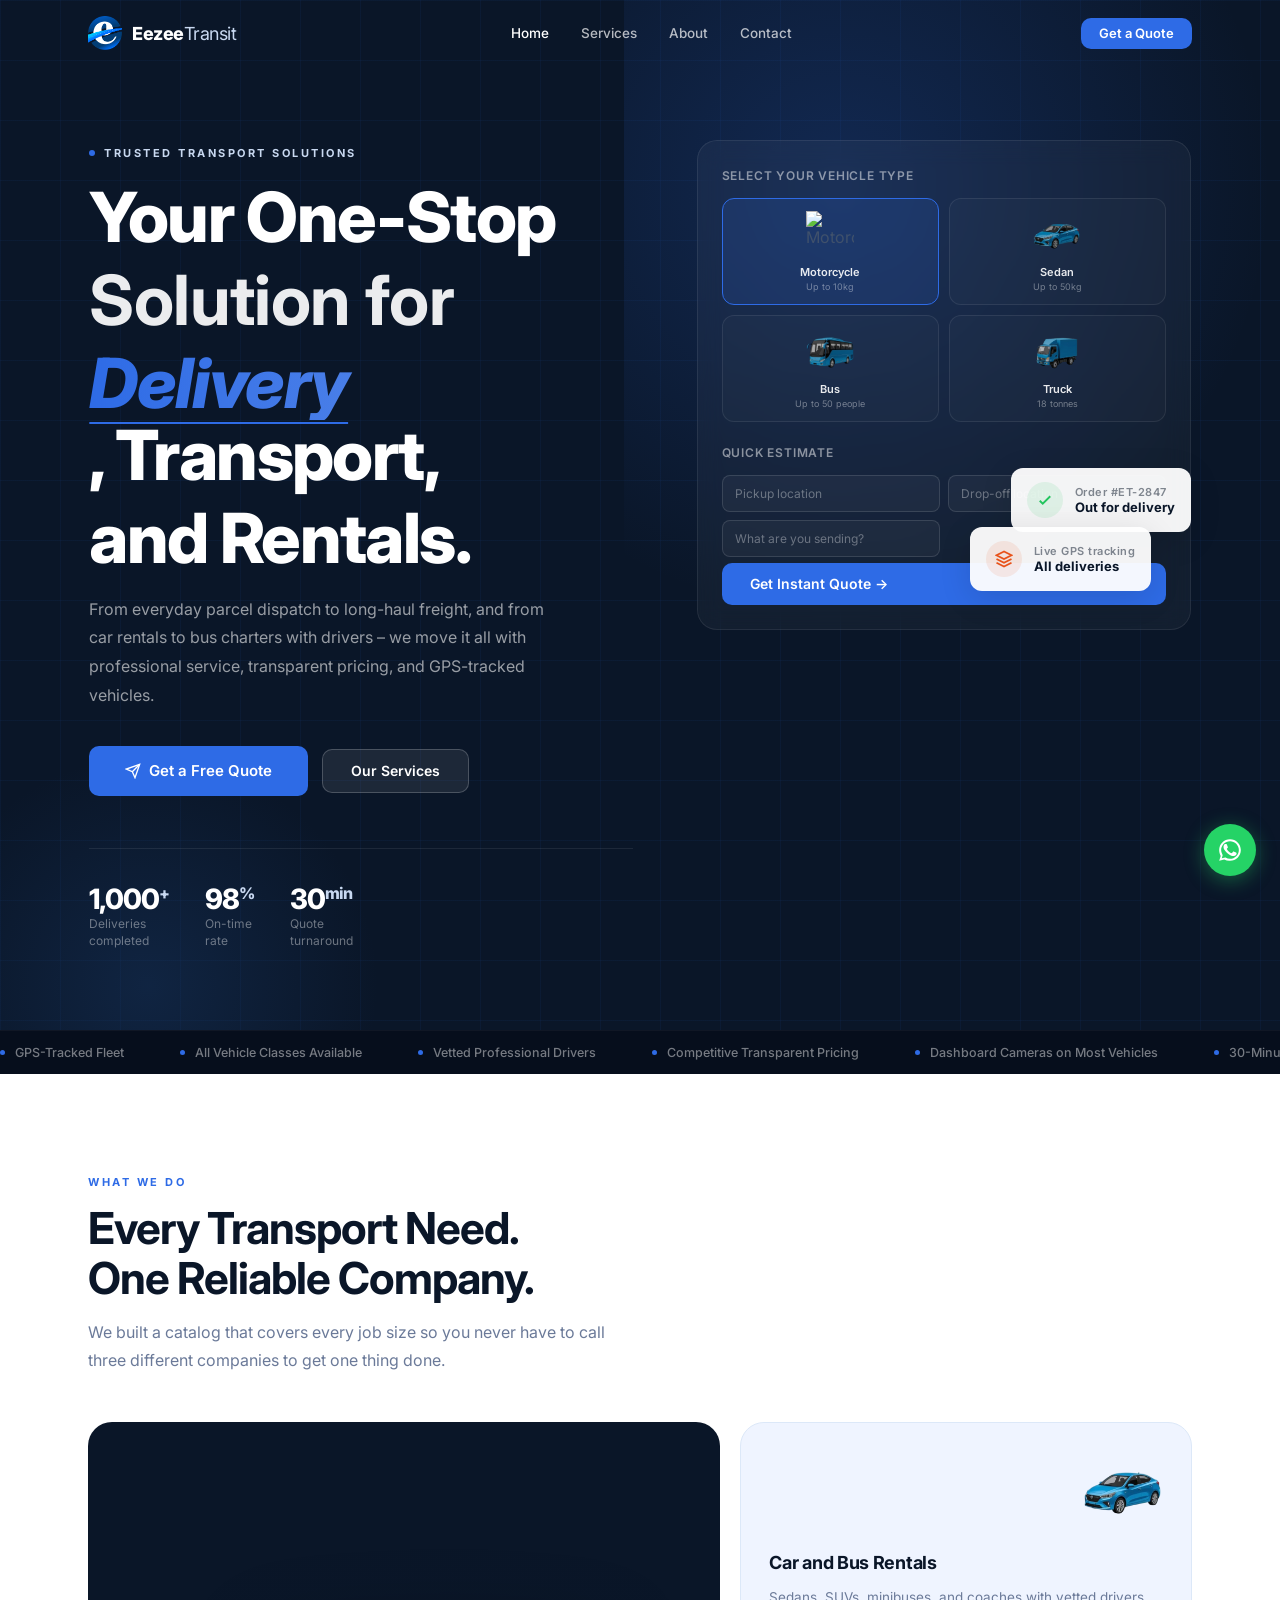
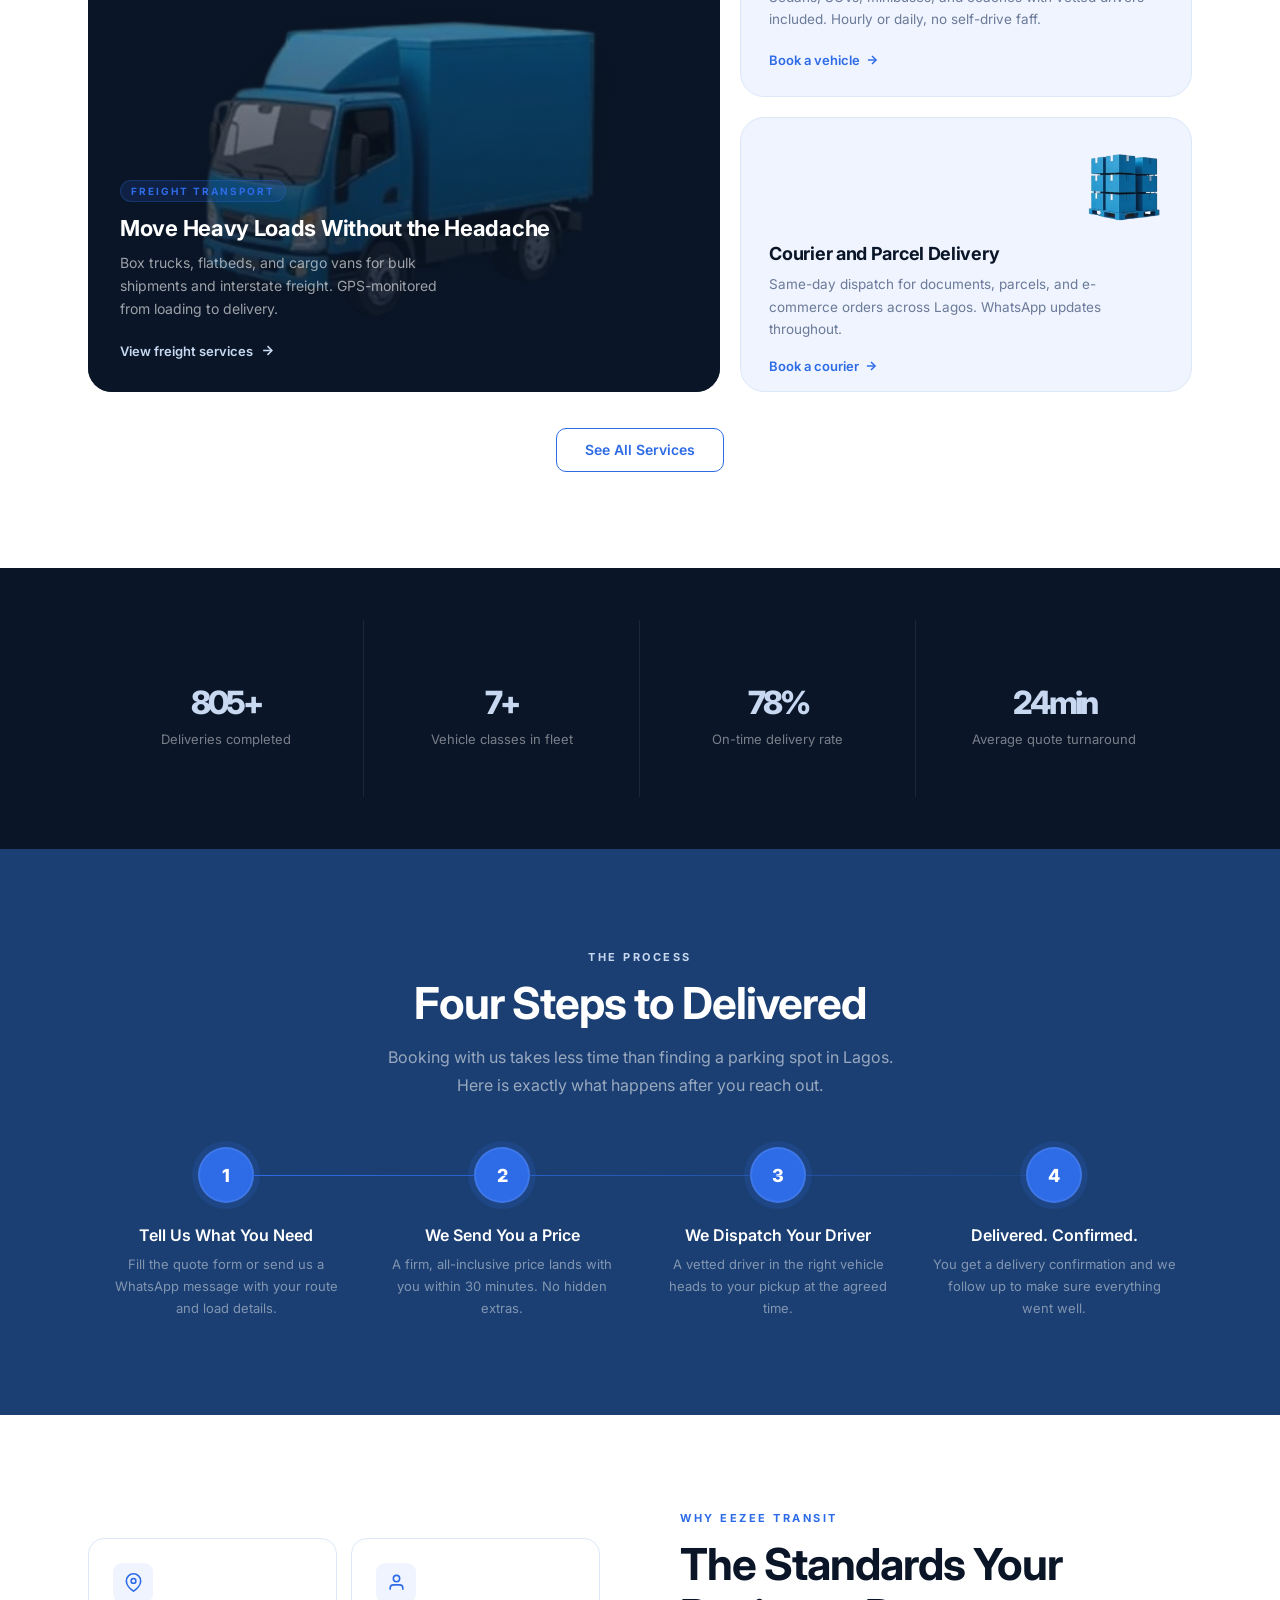
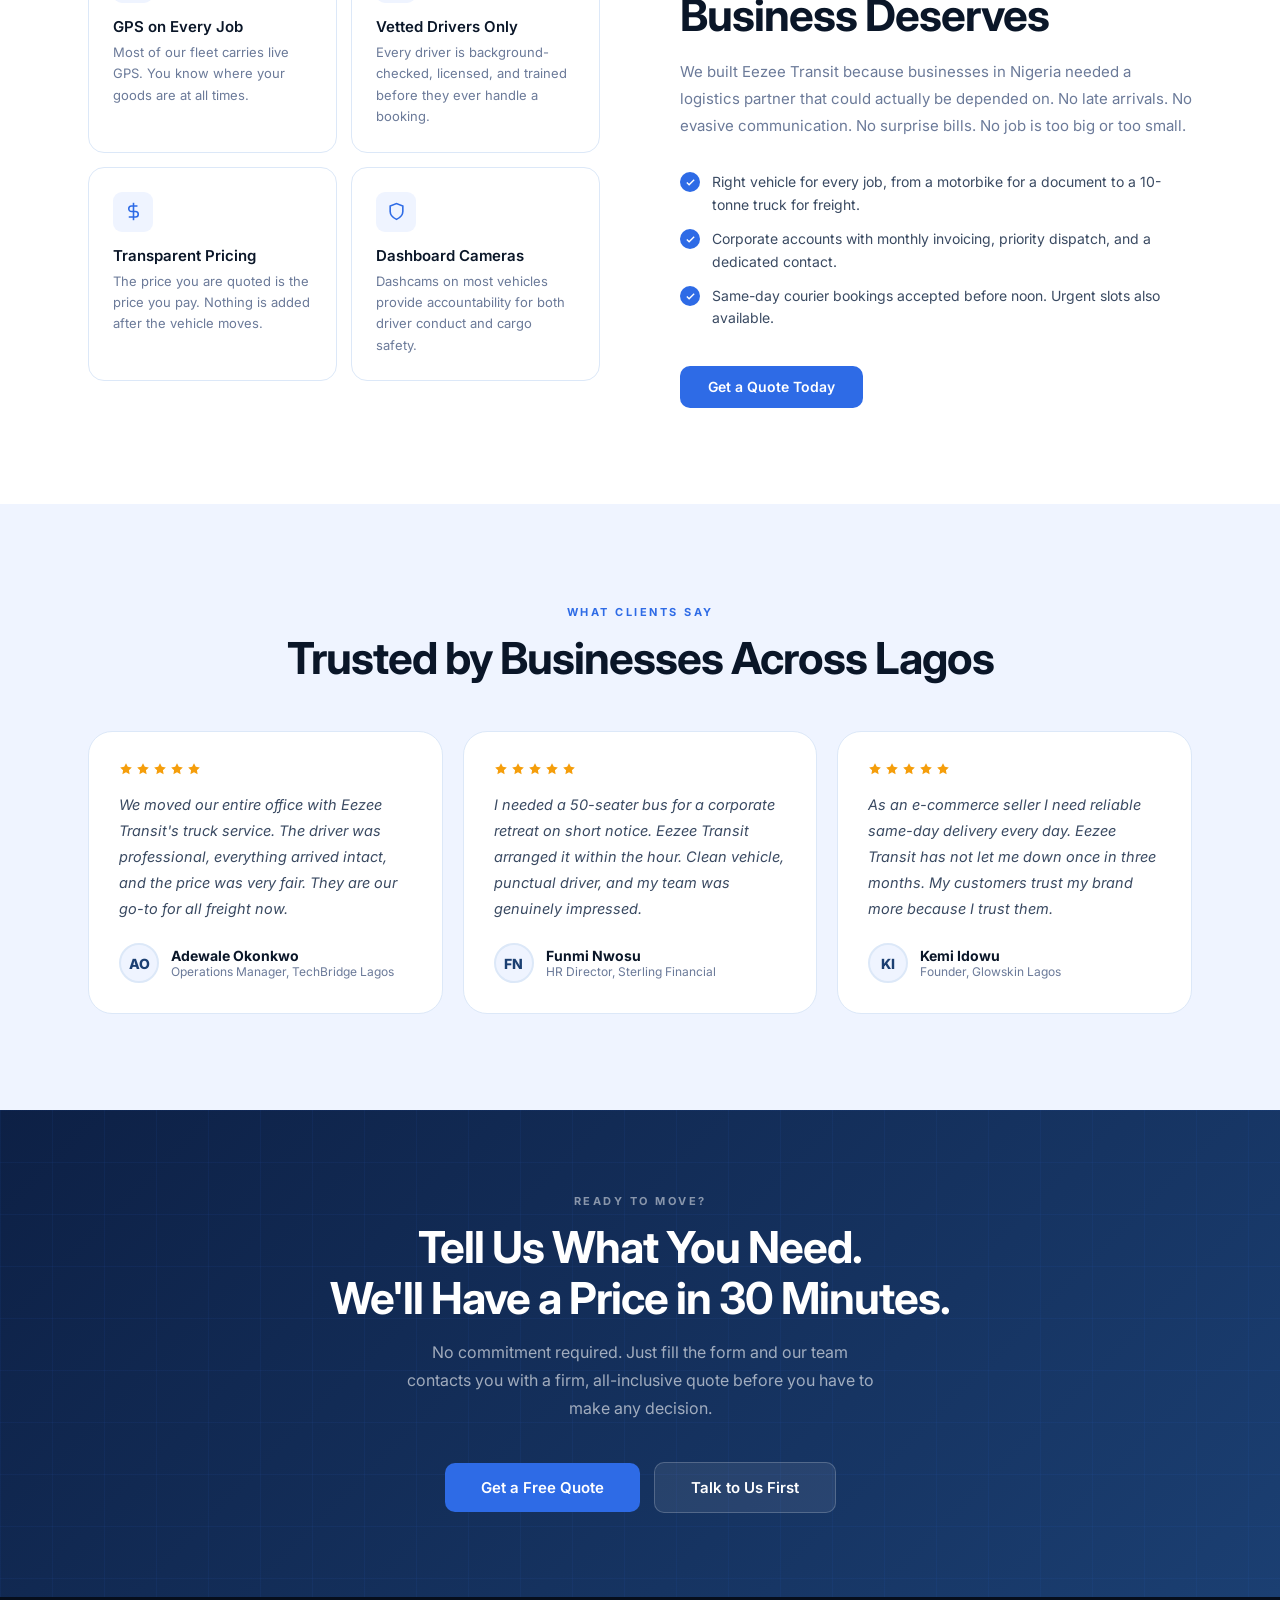
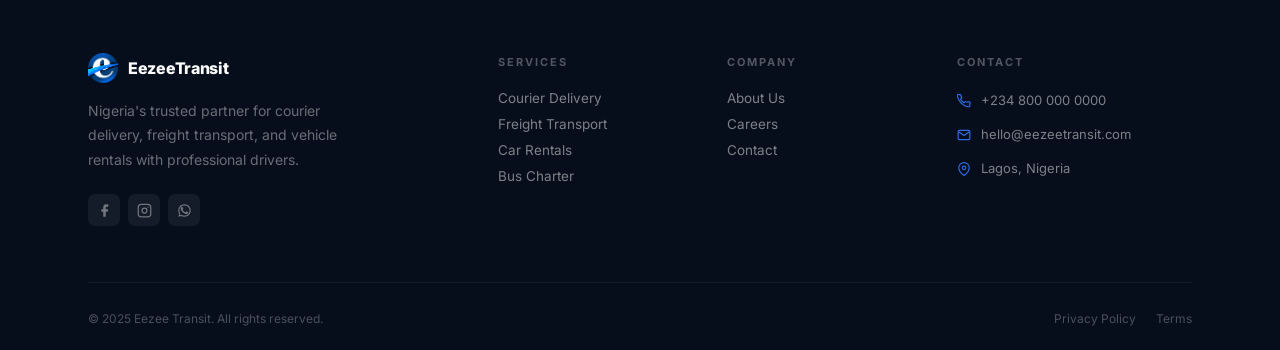
==== index.html @ 84308276 "Add files via upload" ====
<!DOCTYPE html>
<html lang="en">
<head>
  <meta charset="UTF-8"/>
  <meta name="viewport" content="width=device-width, initial-scale=1.0"/>
  <title>Eezee Transit | Logistics, Courier & Vehicle Rentals in Nigeria</title>
  <meta name="description" content="From small parcels to heavy freight, and from car rentals to bus charters with drivers, Eezee Transit is Nigeria's full-service transport partner."/>
  <link rel="preconnect" href="https://fonts.googleapis.com"/>
  <link rel="preconnect" href="https://fonts.gstatic.com" crossorigin/>
  <link href="https://fonts.googleapis.com/css2?family=DM+Serif+Display:ital@0;1&family=Inter:wght@300;400;500;600;700;800&display=swap" rel="stylesheet"/>
  <link rel="icon" type="image/png" href="ET_Logo.png"/>
  <link rel="stylesheet" href="style.css"/>
  <style>
  /* ═══════════════════════════════════════
     HOMEPAGE — SECTION-SPECIFIC STYLES
  ═══════════════════════════════════════ */

  /* ── HERO ── */
  .hero {
    min-height: 100vh;
    background: var(--ink);
    position: relative; overflow: hidden;
    display: flex; align-items: center;
    padding: 140px 0 80px;
  }
  /* Mesh grid */
  .hero__mesh {
    position: absolute; inset: 0; pointer-events: none;
    background-image:
      linear-gradient(rgba(46,107,230,.06) 1px, transparent 1px),
      linear-gradient(90deg, rgba(46,107,230,.06) 1px, transparent 1px);
    background-size: 60px 60px;
  }
  /* Glow orb */
  .hero__orb {
    position: absolute; top: -10%; right: -5%;
    width: 720px; height: 720px;
    background: radial-gradient(circle at 30% 40%, rgba(46,107,230,.22) 0%, transparent 65%);
    pointer-events: none;
  }
  .hero__orb2 {
    position: absolute; bottom: -20%; left: -8%;
    width: 500px; height: 500px;
    background: radial-gradient(circle, rgba(27,63,114,.35) 0%, transparent 65%);
    pointer-events: none;
  }
  .hero__inner {
    display: grid; grid-template-columns: 1.1fr 1fr;
    gap: 64px; align-items: flex-start;
    position: relative; z-index: 1;
  }
  /* Left: copy */
  .hero__kicker {
    display: inline-flex; align-items: center; gap: 9px;
    font-size: 11px; font-weight: 700; letter-spacing: 2.5px; text-transform: uppercase;
    color: var(--muted); margin-bottom: 22px;
  }
  .hero__kicker-dot { width: 6px; height: 6px; background: var(--electric); border-radius: 50%; }
  .hero__h1 {
    font-family: 'Inter', system-ui, sans-serif;
    font-size: clamp(48px, 5.4vw, 82px);
    font-weight: 800; color: var(--white);
    letter-spacing: -1.2px; line-height: 1.04;
    margin-bottom: 12px;
    display: grid; gap: 0.16em;
    max-width: 620px;
  }
  .hero__h1 span {
    display: block;
  }
  .hero__h1 span:nth-child(1) {
    font-weight: 800;
    letter-spacing: -1.4px;
  }
  .hero__h1 span:nth-child(2) {
    font-weight: 700;
    color: rgba(255,255,255,.92);
    letter-spacing: -0.4px;
  }
  .hero__h1 span:nth-child(3) {
    font-weight: 800;
    letter-spacing: -1.6px;
  }
  .hero__h1 span:nth-child(4) {
    font-weight: 800;
    letter-spacing: -1.6px;
  }
  .hero__h1-keyword {
    font-family: 'Inter', system-ui, sans-serif;
    font-weight: 1800;
    font-style: italic;
    background: linear-gradient(90deg, #2E6BE6 0%, #4A7FE8 50%, #2E6BE6 100%);
    -webkit-background-clip: text;
    -webkit-text-fill-color: transparent;
    background-clip: text;
    text-decoration: underline solid var(--electric);
    text-decoration-thickness: 2px;
    text-underline-offset: 0.2em;
  }
  .hero__h1 .italic { font-family: 'DM Serif Display', serif; font-weight: 400; font-style: italic; letter-spacing: -1px; color: var(--muted); }
  .hero__sub { font-size: 16px; line-height: 1.8; color: rgba(255,255,255,.58); max-width: 460px; margin: 20px 0 36px; }
  .hero__actions { display: flex; align-items: center; gap: 14px; flex-wrap: wrap; margin-bottom: 52px; }
  .hero__proof {
    display: flex; gap: 36px; padding-top: 36px;
    border-top: 1px solid rgba(255,255,255,.08);
  }
  .hero__proof-item {}
  .hero__proof-num { font-size: 28px; font-weight: 800; color: var(--white); letter-spacing: -1px; line-height: 1; }
  .hero__proof-num sup { font-size: 16px; color: var(--muted); vertical-align: super; }
  .hero__proof-label { font-size: 12px; color: rgba(255,255,255,.4); margin-top: 3px; line-height: 1.4; }

  /* Right: visual panel */
  .hero__panel {
    background: rgba(255,255,255,.04); border: 1px solid rgba(255,255,255,.08);
    border-radius: 20px; overflow: hidden;
    backdrop-filter: blur(12px);
  }
  .hero__panel-top {
    padding: 22px 24px 0;
    display: flex; align-items: center; justify-content: space-between;
  }
  .hero__panel-title { font-size: 12px; font-weight: 600; letter-spacing: 1.5px; text-transform: uppercase; color: rgba(255,255,255,.35); }
  .live-dot { display: inline-flex; align-items: center; gap: 6px; font-size: 11px; font-weight: 600; color: #4ADE80; }
  .live-dot::before { content:''; display:block; width:7px; height:7px; background:#4ADE80; border-radius:50%; animation: blink 2s infinite; }
  @keyframes blink { 0%,100%{opacity:1} 50%{opacity:.3} }

  /* Animated SVG route */
  .hero__map { width: 100%; height: 190px; display: block; padding: 16px 24px 0; }
  .route-line { stroke: var(--electric); stroke-width: 2; fill: none; stroke-dasharray: 500; stroke-dashoffset: 500; animation: drawLine 2.4s ease-out 0.6s forwards; }
  .route-line2 { stroke: rgba(46,107,230,.25); stroke-width: 1.5; fill: none; stroke-dasharray: 300; stroke-dashoffset: 300; animation: drawLine 2s ease-out 1.2s forwards; }
  @keyframes drawLine { to { stroke-dashoffset: 0; } }
  .route-city { fill: rgba(200,216,240,.5); }
  .route-city-active { fill: var(--electric); }
  .route-pulse { fill: rgba(46,107,230,.2); animation: pulse-r 2s infinite 2.5s; transform-origin: 300px 38px; }
  @keyframes pulse-r { 0%,100%{r:8;opacity:.6} 50%{r:14;opacity:0} }
  .route-label { font-size: 9px; fill: rgba(255,255,255,.4); font-family: Inter,sans-serif; }
  .route-label-bright { fill: rgba(200,216,240,.8); }

  /* Shipment rows */
  .hero__rows { padding: 14px 24px 24px; display: flex; flex-direction: column; gap: 0; }
  .hero__row {
    display: flex; align-items: center; justify-content: space-between;
    padding: 13px 0; border-bottom: 1px solid rgba(255,255,255,.06);
  }
  .hero__row:last-child { border-bottom: none; }
  .hero__row-left { display: flex; align-items: center; gap: 12px; }
  .hero__row-icon {
    width: 34px; height: 34px; border-radius: 8px;
    background: rgba(46,107,230,.15); display: flex; align-items: center; justify-content: center;
    flex-shrink: 0;
  }
  .hero__row-icon svg { width: 16px; height: 16px; color: var(--muted); }
  .hero__row-name { font-size: 13px; font-weight: 600; color: rgba(255,255,255,.88); }
  .hero__row-sub { font-size: 11px; color: rgba(255,255,255,.38); margin-top: 1px; }
  .status { font-size: 10.5px; font-weight: 700; padding: 4px 9px; border-radius: 100px; }
  .status--active { background: rgba(74,222,128,.12); color: #4ADE80; }
  .status--sched  { background: rgba(251,191,36,.1); color: #FCD34D; }
  .status--done   { background: rgba(46,107,230,.15); color: #7BADF5; }

  /* ── CARD GROUP: Vehicle selector & quote form ── */
  .hero__card-group {
    position: relative;
    display: flex;
    align-items: flex-start;
    gap: 24px;
  }
  .hero__main-card {
    background: rgba(255,255,255,.04);
    border: 1px solid rgba(255,255,255,.08);
    border-radius: 20px;
    padding: 24px;
    backdrop-filter: blur(12px);
    flex: 1;
    display: grid;
    grid-template-columns: 1fr;
    gap: 20px;
  }
  .hero__quote-form-title {
    font-size: 12px;
    font-weight: 600;
    letter-spacing: 0.8px;
    text-transform: uppercase;
    color: rgba(255,255,255,.5);
    margin: 0 0 12px 0;
  }
  .hero__vehicle-grid {
    display: grid;
    grid-template-columns: repeat(2, 1fr);
    gap: 10px;
    margin-bottom: 0;
  }
  .hero__vehicle-item {
    padding: 12px;
    border-radius: 12px;
    border: 1.5px solid rgba(255,255,255,.08);
    background: rgba(255,255,255,.02);
    cursor: pointer;
    transition: all .2s;
    text-align: center;
    position: relative;
    overflow: hidden;
  }
  .hero__vehicle-item:hover {
    border-color: rgba(46,107,230,.3);
    background: rgba(46,107,230,.08);
  }
  .hero__vehicle-item.active {
    border-color: var(--electric);
    background: rgba(46,107,230,.15);
  }
  .hero__vehicle-icon {
    width: 48px;
    height: 48px;
    margin: 0 auto 6px;
    object-fit: contain;
    filter: brightness(0.8);
    transition: filter .2s;
  }
  .hero__vehicle-item:hover .hero__vehicle-icon {
    filter: brightness(1);
  }
  .hero__vehicle-item.active .hero__vehicle-icon {
    filter: brightness(1.1);
  }
  .hero__vehicle-name {
    font-size: 11px;
    font-weight: 600;
    color: rgba(255,255,255,.9);
    margin-bottom: 2px;
  }
  .hero__vehicle-cap {
    font-size: 9px;
    color: rgba(255,255,255,.4);
  }
  .hero__input-group {
    display: grid;
    grid-template-columns: 1fr 1fr;
    gap: 8px;
    margin-bottom: 8px;
  }
  .hero__input {
    padding: 10px 12px;
    border-radius: 8px;
    border: 1px solid rgba(255,255,255,.12);
    background: rgba(255,255,255,.04);
    color: rgba(255,255,255,.9);
    font-size: 12px;
    font-family: inherit;
    transition: all .2s;
  }
  .hero__input::placeholder {
    color: rgba(255,255,255,.35);
  }
  .hero__input:focus {
    outline: none;
    border-color: var(--electric);
    background: rgba(46,107,230,.08);
  }
  .hero__quote-btn {
    width: 100%;
    margin-top: 0;
  }

  /* Floating badges */
  .floating-badge {
    position: absolute;
    background: rgba(255,255,255,.95);
    border-radius: 12px;
    padding: 14px 16px;
    display: flex;
    align-items: center;
    gap: 12px;
    box-shadow: 0 8px 32px rgba(0,0,0,.12);
    animation: float 3s ease-in-out infinite;
  }
  @keyframes float { 0%,100%{transform:translateY(0)} 50%{transform:translateY(-8px)} }
  .floating-badge--track {
    bottom: 20%;
    right: 0;
    animation-delay: 0s;
  }
  .floating-badge--delivery {
    bottom: 8%;
    right: 8%;
    animation-delay: 1s;
  }
  .floating-badge__icon {
    width: 36px;
    height: 36px;
    border-radius: 50%;
    display: flex;
    align-items: center;
    justify-content: center;
    flex-shrink: 0;
  }
  .floating-badge__icon--green {
    background: rgba(34,197,94,.1);
  }
  .floating-badge__icon--orange {
    background: rgba(232,82,26,.1);
  }
  .floating-badge__label {
    font-size: 11px;
    color: rgba(10,22,40,.5);
    font-weight: 600;
    letter-spacing: 0.5px;
  }
  .floating-badge__value {
    font-size: 13px;
    font-weight: 700;
    color: var(--ink);
  }

  /* ── SERVICES SECTION ── */
  /* 2-col asymmetric: big feature left, two small right */
  .services-asymmetric { display: grid; grid-template-columns: 1.4fr 1fr; gap: 20px; }
  .svc-feature {
    background: var(--ink); border-radius: var(--r-xl);
    overflow: hidden; position: relative;
    display: flex; flex-direction: column; justify-content: flex-end;
    min-height: 480px;
  }
  .svc-feature__img {
    position: absolute; inset: 0;
    display: flex; align-items: flex-end; justify-content: center;
    padding-bottom: 0; pointer-events: none;
  }
  .svc-feature__img img {
    width: 72%; object-fit: contain;
    filter: drop-shadow(0 20px 40px rgba(0,0,0,.5));
    animation: imgFloat 5s ease-in-out infinite;
  }
  @keyframes imgFloat { 0%,100%{transform:translateY(0)} 50%{transform:translateY(-10px)} }
  .svc-feature__overlay {
    background: linear-gradient(to top, rgba(10,22,40,.95) 0%, rgba(10,22,40,.5) 55%, transparent 100%);
    position: absolute; inset: 0;
  }
  .svc-feature__body { position: relative; z-index: 1; padding: 32px; }
  .svc-feature__tag {
    display: inline-block; font-size: 10px; font-weight: 700; letter-spacing: 2px;
    text-transform: uppercase; color: var(--electric); background: rgba(46,107,230,.15);
    border: 1px solid rgba(46,107,230,.25); padding: 4px 10px; border-radius: 100px; margin-bottom: 12px;
  }
  .svc-feature__body h3 { font-size: 22px; color: var(--white); margin-bottom: 8px; }
  .svc-feature__body p { font-size: 14px; color: rgba(255,255,255,.6); line-height: 1.65; margin-bottom: 20px; max-width: 320px; }
  .svc-feature__link { display: inline-flex; align-items: center; gap: 7px; font-size: 13px; font-weight: 600; color: var(--muted); transition: gap .2s, color .2s; }
  .svc-feature__link:hover { gap: 12px; color: var(--white); }
  .svc-feature__link svg { width: 15px; height: 15px; }

  .svc-stack { display: flex; flex-direction: column; gap: 20px; }
  .svc-card {
    background: var(--sky); border: 1.5px solid var(--border);
    border-radius: var(--r-xl); padding: 28px;
    display: flex; flex-direction: column; justify-content: space-between;
    flex: 1; position: relative; overflow: hidden;
    transition: border-color .25s, box-shadow .25s;
  }
  .svc-card:hover { border-color: var(--electric); box-shadow: var(--sh-md); }
  .svc-card__img { width: 80px; object-fit: contain; margin-bottom: 16px; margin-left: auto; }
  .svc-card h3 { font-size: 18px; margin-bottom: 8px; }
  .svc-card p { font-size: 13.5px; color: var(--subtle); line-height: 1.65; margin-bottom: 18px; }
  .svc-card__link { font-size: 13px; font-weight: 600; color: var(--electric); display: inline-flex; align-items: center; gap: 5px; transition: gap .2s; }
  .svc-card__link:hover { gap: 9px; }
  .svc-card__link svg { width: 14px; height: 14px; }

  /* ── NUMBERS / IMPACT ── */
  .numbers-row { display: grid; grid-template-columns: repeat(4, 1fr); }
  .n-item { padding: 48px 32px; border-right: 1px solid rgba(255,255,255,.07); text-align: center; }
  .n-item:last-child { border-right: none; }
  .n-num { font-size: 54px; font-weight: 800; letter-spacing: -3px; color: var(--white); line-height: 1; }
  .n-num span { color: var(--muted); font-size: 32px; }
  .n-label { font-size: 13px; color: rgba(255,255,255,.45); margin-top: 8px; line-height: 1.5; }

  /* ── HOW IT WORKS ── */
  .how-steps { display: grid; grid-template-columns: repeat(4, 1fr); gap: 0; position: relative; }
  .how-steps::after {
    content: ''; position: absolute;
    top: 28px; left: calc(12.5% + 20px); right: calc(12.5% + 20px);
    height: 1px;
    background: linear-gradient(90deg, var(--electric) 0%, rgba(46,107,230,.15) 100%);
  }
  .how-step { text-align: center; padding: 0 16px; }
  .how-step__n {
    width: 56px; height: 56px; border-radius: 50%;
    background: var(--electric); color: var(--white);
    font-size: 18px; font-weight: 800; letter-spacing: -0.5px;
    display: flex; align-items: center; justify-content: center;
    margin: 0 auto 22px; position: relative; z-index: 1;
    box-shadow: 0 0 0 6px rgba(46,107,230,.15);
    border: 2px solid rgba(255,255,255,.08);
  }
  .how-step h4 { font-size: 16px; color: var(--white); margin-bottom: 8px; }
  .how-step p { font-size: 13px; color: rgba(255,255,255,.45); line-height: 1.7; }

  /* ── WHY US ── split layout */
  .why-split { display: grid; grid-template-columns: 1fr 1fr; gap: 80px; align-items: center; }
  .why-cards { display: grid; grid-template-columns: 1fr 1fr; gap: 14px; }
  .why-card {
    background: var(--white); border: 1.5px solid var(--border);
    border-radius: var(--r-lg); padding: 24px;
    transition: box-shadow .25s, border-color .25s;
  }
  .why-card:hover { box-shadow: var(--sh-md); border-color: var(--electric); }
  .why-card__icon { width: 40px; height: 40px; background: var(--sky); border-radius: 9px; display: flex; align-items: center; justify-content: center; margin-bottom: 14px; }
  .why-card__icon svg { width: 19px; height: 19px; color: var(--electric); }
  .why-card h4 { margin-bottom: 6px; }
  .why-card p { font-size: 13px; color: var(--subtle); line-height: 1.65; }
  .why-content .label { display: block; margin-bottom: 14px; }
  .why-content h2 { margin-bottom: 18px; }
  .why-content > p { font-size: 15px; color: var(--subtle); line-height: 1.8; margin-bottom: 32px; }
  .why-checks { display: flex; flex-direction: column; gap: 12px; margin-bottom: 36px; }
  .why-check { display: flex; align-items: flex-start; gap: 12px; }
  .why-check__tick { width: 20px; height: 20px; background: var(--electric); border-radius: 50%; display: flex; align-items: center; justify-content: center; flex-shrink: 0; margin-top: 1px; }
  .why-check__tick svg { width: 11px; height: 11px; color: var(--white); }
  .why-check p { font-size: 14px; color: var(--body); line-height: 1.6; }

  /* ── TESTIMONIALS ── */
  .testi-row { display: grid; grid-template-columns: repeat(3, 1fr); gap: 20px; }
  .testi-card {
    background: var(--white); border: 1.5px solid var(--border);
    border-radius: var(--r-xl); padding: 30px;
    transition: box-shadow .25s;
  }
  .testi-card:hover { box-shadow: var(--sh-md); }
  .testi-stars { display: flex; gap: 3px; margin-bottom: 16px; }
  .testi-stars svg { width: 14px; height: 14px; fill: #F59E0B; }
  .testi-card blockquote { font-size: 14.5px; line-height: 1.78; color: var(--body); font-style: italic; margin-bottom: 22px; }
  .testi-author { display: flex; align-items: center; gap: 12px; }
  .testi-av {
    width: 40px; height: 40px; border-radius: 50%;
    background: var(--sky); border: 2px solid var(--border);
    display: flex; align-items: center; justify-content: center;
    font-weight: 800; font-size: 14px; color: var(--navy); flex-shrink: 0;
  }
  .testi-name { font-size: 14px; font-weight: 700; color: var(--ink); }
  .testi-role { font-size: 12px; color: var(--subtle); }

  /* ── RESPONSIVE ── */
  @media (max-width: 1024px) {
    .hero__inner { grid-template-columns: 1fr; gap: 48px; }
    .hero__card-group { display: none; }
    .hero__proof { gap: 24px; flex-wrap: wrap; }
    .services-asymmetric { grid-template-columns: 1fr; }
    .svc-feature { min-height: 360px; }
    .svc-stack { flex-direction: row; }
    .numbers-row { grid-template-columns: 1fr 1fr; }
    .n-item { border-right: none; border-bottom: 1px solid rgba(255,255,255,.07); }
    .how-steps { grid-template-columns: 1fr 1fr; gap: 40px; }
    .how-steps::after { display: none; }
    .why-split { grid-template-columns: 1fr; gap: 48px; }
    .testi-row { grid-template-columns: 1fr 1fr; }
  }
  @media (max-width: 768px) {
    .hero { padding: 130px 0 72px; }
    .hero__vehicle-grid { grid-template-columns: 1fr; }
    .hero__input-group { grid-template-columns: 1fr; }
    .svc-stack { flex-direction: column; }
    .why-cards { grid-template-columns: 1fr; }
    .testi-row { grid-template-columns: 1fr; }
    .numbers-row { grid-template-columns: 1fr 1fr; }
    .floating-badge { display: none; }
  }
  @media (max-width: 480px) {
    .hero__proof { gap: 20px; }
    .how-steps { grid-template-columns: 1fr; }
    .numbers-row { grid-template-columns: 1fr; }
    .n-item { border-bottom: 1px solid rgba(255,255,255,.06); }
  }
  </style>
</head>
<body>
<div id="nav-ph"></div>

<!-- ══════════════════════════════
     HERO
══════════════════════════════ -->
<section class="hero">
  <div class="hero__mesh"></div>
  <div class="hero__orb"></div>
  <div class="hero__orb2"></div>
  <div class="wrap">
    <div class="hero__inner">

      <!-- LEFT: Copy -->
      <div>
        <div class="hero__kicker">
          <span class="hero__kicker-dot"></span>
          TRUSTED TRANSPORT SOLUTIONS
        </div>
        <h1 class="hero__h1">
          <span>Your One-Stop</span>
          <span>Solution for</span>
          <span><span class="hero__h1-keyword">Delivery</span>, Transport,</span>
          <span>and Rentals.</span>
        </h1>
        <p class="hero__sub">From everyday parcel dispatch to long-haul freight, and from car rentals to bus charters with drivers – we move it all with professional service, transparent pricing, and GPS-tracked vehicles.</p>
        <div class="hero__actions">
          <button class="btn btn--primary btn--lg" onclick="openModal()">
            <svg viewBox="0 0 24 24" fill="none" stroke="currentColor" stroke-width="2"><line x1="22" y1="2" x2="11" y2="13"/><polygon points="22 2 15 22 11 13 2 9 22 2"/></svg>
            Get a Free Quote
          </button>
          <a href="services.html" class="btn btn--ghost">Our Services</a>
        </div>
        <div class="hero__proof">
          <div class="hero__proof-item">
            <div class="hero__proof-num">1,000<sup>+</sup></div>
            <div class="hero__proof-label">Deliveries<br>completed</div>
          </div>
          <div class="hero__proof-item">
            <div class="hero__proof-num">98<sup>%</sup></div>
            <div class="hero__proof-label">On-time<br>rate</div>
          </div>
          <div class="hero__proof-item">
            <div class="hero__proof-num">30<sup>min</sup></div>
            <div class="hero__proof-label">Quote<br>turnaround</div>
          </div>
        </div>
      </div>

      <!-- RIGHT: Vehicle selector & quote form -->
      <div class="hero__card-group">
        <div class="hero__main-card">
          <div>
            <p class="hero__quote-form-title">Select your vehicle type</p>
            <div class="hero__vehicle-grid">
              <div class="hero__vehicle-item active">
                <img src="bike.png" alt="Motorcycle" class="hero__vehicle-icon"/>
                <div class="hero__vehicle-name">Motorcycle</div>
                <div class="hero__vehicle-cap">Up to 10kg</div>
              </div>
              <div class="hero__vehicle-item">
                <img src="car.png" alt="Sedan" class="hero__vehicle-icon"/>
                <div class="hero__vehicle-name">Sedan</div>
                <div class="hero__vehicle-cap">Up to 50kg</div>
              </div>
              <div class="hero__vehicle-item">
                <img src="bus.png" alt="Bus" class="hero__vehicle-icon"/>
                <div class="hero__vehicle-name">Bus</div>
                <div class="hero__vehicle-cap">Up to 50 people</div>
              </div>
              <div class="hero__vehicle-item">
                <img src="TRUCK.png" alt="Truck" class="hero__vehicle-icon"/>
                <div class="hero__vehicle-name">Truck</div>
                <div class="hero__vehicle-cap">18 tonnes</div>
              </div>
            </div>
          </div>
          <div class="hero__quote-form">
            <p class="hero__quote-form-title">Quick estimate</p>
            <div class="hero__input-group">
              <input class="hero__input" placeholder="Pickup location">
              <input class="hero__input" placeholder="Drop-off location">
            </div>
            <input class="hero__input" placeholder="What are you sending?" style="margin-bottom:6px;">
            <button class="btn btn--primary hero__quote-btn" onclick="openModal()">Get Instant Quote →</button>
          </div>
        </div>
        <div class="floating-badge floating-badge--track">
          <div class="floating-badge__icon floating-badge__icon--green">
            <svg width="18" height="18" viewBox="0 0 24 24" fill="none" stroke="#22C55E" stroke-width="2.5"><path d="M5 13l4 4L19 7"></path></svg>
          </div>
          <div>
            <div class="floating-badge__label">Order #ET-2847</div>
            <div class="floating-badge__value">Out for delivery</div>
          </div>
        </div>
        <div class="floating-badge floating-badge--delivery">
          <div class="floating-badge__icon floating-badge__icon--orange">
            <svg width="18" height="18" viewBox="0 0 24 24" fill="none" stroke="#E8521A" stroke-width="2.5"><path d="M12 2L2 7l10 5 10-5-10-5zM2 17l10 5 10-5M2 12l10 5 10-5"></path></svg>
          </div>
          <div>
            <div class="floating-badge__label">Live GPS tracking</div>
            <div class="floating-badge__value">All deliveries</div>
          </div>
        </div>
      </div>
    </div>
  </div>
</section>

<!-- TRUST TICKER -->
<div class="ticker">
  <div class="ticker__track">
    <div class="ticker__item"><span class="ticker__dot"></span><span class="ticker__text">GPS-Tracked Fleet</span></div>
    <div class="ticker__item"><span class="ticker__dot"></span><span class="ticker__text">All Vehicle Classes Available</span></div>
    <div class="ticker__item"><span class="ticker__dot"></span><span class="ticker__text">Vetted Professional Drivers</span></div>
    <div class="ticker__item"><span class="ticker__dot"></span><span class="ticker__text">Competitive Transparent Pricing</span></div>
    <div class="ticker__item"><span class="ticker__dot"></span><span class="ticker__text">Dashboard Cameras on Most Vehicles</span></div>
    <div class="ticker__item"><span class="ticker__dot"></span><span class="ticker__text">30-Minute Quote Turnaround</span></div>
    <div class="ticker__item"><span class="ticker__dot"></span><span class="ticker__text">Lagos and Interstate Routes</span></div>
    <!-- Duplicate for seamless loop -->
    <div class="ticker__item"><span class="ticker__dot"></span><span class="ticker__text">GPS-Tracked Fleet</span></div>
    <div class="ticker__item"><span class="ticker__dot"></span><span class="ticker__text">All Vehicle Classes Available</span></div>
    <div class="ticker__item"><span class="ticker__dot"></span><span class="ticker__text">Vetted Professional Drivers</span></div>
    <div class="ticker__item"><span class="ticker__dot"></span><span class="ticker__text">Competitive Transparent Pricing</span></div>
    <div class="ticker__item"><span class="ticker__dot"></span><span class="ticker__text">Dashboard Cameras on Most Vehicles</span></div>
    <div class="ticker__item"><span class="ticker__dot"></span><span class="ticker__text">30-Minute Quote Turnaround</span></div>
    <div class="ticker__item"><span class="ticker__dot"></span><span class="ticker__text">Lagos and Interstate Routes</span></div>
  </div>
</div>

<!-- ══════════════════════════════
     SERVICES — ASYMMETRIC LAYOUT
══════════════════════════════ -->
<section class="section">
  <div class="wrap">
    <div class="sh reveal">
      <span class="label">What We Do</span>
      <h2>Every Transport Need.<br>One Reliable Company.</h2>
      <p class="sh__sub">We built a catalog that covers every job size so you never have to call three different companies to get one thing done.</p>
    </div>
    <div class="services-asymmetric">
      <!-- Feature card: Freight (truck image) -->
      <div class="svc-feature reveal">
        <div class="svc-feature__img">
          <img src="TRUCK.png" alt="Box truck for freight transport"/>
        </div>
        <div class="svc-feature__overlay"></div>
        <div class="svc-feature__body">
          <span class="svc-feature__tag">Freight Transport</span>
          <h3>Move Heavy Loads Without the Headache</h3>
          <p>Box trucks, flatbeds, and cargo vans for bulk shipments and interstate freight. GPS-monitored from loading to delivery.</p>
          <a href="services.html#freight" class="svc-feature__link">
            View freight services
            <svg viewBox="0 0 24 24" fill="none" stroke="currentColor" stroke-width="2.5"><line x1="5" y1="12" x2="19" y2="12"/><polyline points="12 5 19 12 12 19"/></svg>
          </a>
        </div>
      </div>
      <!-- Stack: two smaller cards -->
      <div class="svc-stack">
        <div class="svc-card reveal d1">
          <img src="car.png" alt="Sedan for rental" class="svc-card__img"/>
          <h3>Car and Bus Rentals</h3>
          <p>Sedans, SUVs, minibuses, and coaches with vetted drivers included. Hourly or daily, no self-drive faff.</p>
          <a href="services.html#rental" class="svc-card__link">
            Book a vehicle <svg viewBox="0 0 24 24" fill="none" stroke="currentColor" stroke-width="2.5"><line x1="5" y1="12" x2="19" y2="12"/><polyline points="12 5 19 12 12 19"/></svg>
          </a>
        </div>
        <div class="svc-card reveal d2">
          <img src="boxes.png" alt="Packages and courier" class="svc-card__img"/>
          <h3>Courier and Parcel Delivery</h3>
          <p>Same-day dispatch for documents, parcels, and e-commerce orders across Lagos. WhatsApp updates throughout.</p>
          <a href="services.html#courier" class="svc-card__link">
            Book a courier <svg viewBox="0 0 24 24" fill="none" stroke="currentColor" stroke-width="2.5"><line x1="5" y1="12" x2="19" y2="12"/><polyline points="12 5 19 12 12 19"/></svg>
          </a>
        </div>
      </div>
    </div>
    <div style="text-align:center;margin-top:36px;" class="reveal">
      <a href="services.html" class="btn btn--outline-dark">See All Services</a>
    </div>
  </div>
</section>

<!-- ══════════════════════════════
     NUMBERS — DARK BAND
══════════════════════════════ -->
<div class="section--dark section--sm">
  <div class="wrap">
    <div class="numbers-row">
      <div class="n-item reveal"><div class="n-num"><span class="count-value" data-count-target="1000">1,000</span><span>+</span></div><div class="n-label">Deliveries completed</div></div>
      <div class="n-item reveal d1"><div class="n-num"><span class="count-value" data-count-target="9">9</span><span>+</span></div><div class="n-label">Vehicle classes in fleet</div></div>
      <div class="n-item reveal d2"><div class="n-num"><span class="count-value" data-count-target="98">98</span><span>%</span></div><div class="n-label">On-time delivery rate</div></div>
      <div class="n-item reveal d3"><div class="n-num"><span class="count-value" data-count-target="30">30</span><span>min</span></div><div class="n-label">Average quote turnaround</div></div>
    </div>
  </div>
</div>

<!-- ══════════════════════════════
     HOW IT WORKS
══════════════════════════════ -->
<section class="section section--navy">
  <div class="wrap">
    <div class="sh sh--center sh--dark reveal">
      <span class="label label--light">The Process</span>
      <h2>Four Steps to Delivered</h2>
      <p class="sh__sub">Booking with us takes less time than finding a parking spot in Lagos. Here is exactly what happens after you reach out.</p>
    </div>
    <div class="how-steps">
      <div class="how-step reveal">
        <div class="how-step__n">1</div>
        <h4>Tell Us What You Need</h4>
        <p>Fill the quote form or send us a WhatsApp message with your route and load details.</p>
      </div>
      <div class="how-step reveal d1">
        <div class="how-step__n">2</div>
        <h4>We Send You a Price</h4>
        <p>A firm, all-inclusive price lands with you within 30 minutes. No hidden extras.</p>
      </div>
      <div class="how-step reveal d2">
        <div class="how-step__n">3</div>
        <h4>We Dispatch Your Driver</h4>
        <p>A vetted driver in the right vehicle heads to your pickup at the agreed time.</p>
      </div>
      <div class="how-step reveal d3">
        <div class="how-step__n">4</div>
        <h4>Delivered. Confirmed.</h4>
        <p>You get a delivery confirmation and we follow up to make sure everything went well.</p>
      </div>
    </div>
  </div>
</section>

<!-- ══════════════════════════════
     WHY EEZEE — SPLIT LAYOUT
══════════════════════════════ -->
<section class="section">
  <div class="wrap">
    <div class="why-split">
      <!-- Left: cards grid -->
      <div class="why-cards reveal">
        <div class="why-card">
          <div class="why-card__icon"><svg viewBox="0 0 24 24" fill="none" stroke="currentColor" stroke-width="2"><path d="M21 10c0 7-9 13-9 13s-9-6-9-13a9 9 0 0118 0z"/><circle cx="12" cy="10" r="3"/></svg></div>
          <h4>GPS on Every Job</h4>
          <p>Most of our fleet carries live GPS. You know where your goods are at all times.</p>
        </div>
        <div class="why-card">
          <div class="why-card__icon"><svg viewBox="0 0 24 24" fill="none" stroke="currentColor" stroke-width="2"><path d="M20 21v-2a4 4 0 00-4-4H8a4 4 0 00-4 4v2"/><circle cx="12" cy="7" r="4"/></svg></div>
          <h4>Vetted Drivers Only</h4>
          <p>Every driver is background-checked, licensed, and trained before they ever handle a booking.</p>
        </div>
        <div class="why-card">
          <div class="why-card__icon"><svg viewBox="0 0 24 24" fill="none" stroke="currentColor" stroke-width="2"><line x1="12" y1="1" x2="12" y2="23"/><path d="M17 5H9.5a3.5 3.5 0 000 7h5a3.5 3.5 0 010 7H6"/></svg></div>
          <h4>Transparent Pricing</h4>
          <p>The price you are quoted is the price you pay. Nothing is added after the vehicle moves.</p>
        </div>
        <div class="why-card">
          <div class="why-card__icon"><svg viewBox="0 0 24 24" fill="none" stroke="currentColor" stroke-width="2"><path d="M12 22s8-4 8-10V5l-8-3-8 3v7c0 6 8 10 8 10z"/></svg></div>
          <h4>Dashboard Cameras</h4>
          <p>Dashcams on most vehicles provide accountability for both driver conduct and cargo safety.</p>
        </div>
      </div>
      <!-- Right: pitch text -->
      <div class="why-content reveal d1">
        <span class="label">Why Eezee Transit</span>
        <h2>The Standards Your Business Deserves</h2>
        <p>We built Eezee Transit because businesses in Nigeria needed a logistics partner that could actually be depended on. No late arrivals. No evasive communication. No surprise bills. No job is too big or too small.</p>
        <div class="why-checks">
          <div class="why-check">
            <div class="why-check__tick"><svg viewBox="0 0 24 24" fill="none" stroke="currentColor" stroke-width="3"><polyline points="20 6 9 17 4 12"/></svg></div>
            <p>Right vehicle for every job, from a motorbike for a document to a 10-tonne truck for freight.</p>
          </div>
          <div class="why-check">
            <div class="why-check__tick"><svg viewBox="0 0 24 24" fill="none" stroke="currentColor" stroke-width="3"><polyline points="20 6 9 17 4 12"/></svg></div>
            <p>Corporate accounts with monthly invoicing, priority dispatch, and a dedicated contact.</p>
          </div>
          <div class="why-check">
            <div class="why-check__tick"><svg viewBox="0 0 24 24" fill="none" stroke="currentColor" stroke-width="3"><polyline points="20 6 9 17 4 12"/></svg></div>
            <p>Same-day courier bookings accepted before noon. Urgent slots also available.</p>
          </div>
        </div>
        <button class="btn btn--primary" onclick="openModal()">Get a Quote Today</button>
      </div>
    </div>
  </div>
</section>

<!-- ══════════════════════════════
     TESTIMONIALS
══════════════════════════════ -->
<section class="section section--alt">
  <div class="wrap">
    <div class="sh sh--center reveal">
      <span class="label">What Clients Say</span>
      <h2>Trusted by Businesses Across Lagos</h2>
    </div>
    <div class="testi-row">
      <div class="testi-card reveal">
        <div class="testi-stars"><svg viewBox="0 0 24 24"><polygon points="12 2 15.09 8.26 22 9.27 17 14.14 18.18 21.02 12 17.77 5.82 21.02 7 14.14 2 9.27 8.91 8.26 12 2"/></svg><svg viewBox="0 0 24 24"><polygon points="12 2 15.09 8.26 22 9.27 17 14.14 18.18 21.02 12 17.77 5.82 21.02 7 14.14 2 9.27 8.91 8.26 12 2"/></svg><svg viewBox="0 0 24 24"><polygon points="12 2 15.09 8.26 22 9.27 17 14.14 18.18 21.02 12 17.77 5.82 21.02 7 14.14 2 9.27 8.91 8.26 12 2"/></svg><svg viewBox="0 0 24 24"><polygon points="12 2 15.09 8.26 22 9.27 17 14.14 18.18 21.02 12 17.77 5.82 21.02 7 14.14 2 9.27 8.91 8.26 12 2"/></svg><svg viewBox="0 0 24 24"><polygon points="12 2 15.09 8.26 22 9.27 17 14.14 18.18 21.02 12 17.77 5.82 21.02 7 14.14 2 9.27 8.91 8.26 12 2"/></svg></div>
        <blockquote>We moved our entire office with Eezee Transit's truck service. The driver was professional, everything arrived intact, and the price was very fair. They are our go-to for all freight now.</blockquote>
        <div class="testi-author"><div class="testi-av">AO</div><div><div class="testi-name">Adewale Okonkwo</div><div class="testi-role">Operations Manager, TechBridge Lagos</div></div></div>
      </div>
      <div class="testi-card reveal d1">
        <div class="testi-stars"><svg viewBox="0 0 24 24"><polygon points="12 2 15.09 8.26 22 9.27 17 14.14 18.18 21.02 12 17.77 5.82 21.02 7 14.14 2 9.27 8.91 8.26 12 2"/></svg><svg viewBox="0 0 24 24"><polygon points="12 2 15.09 8.26 22 9.27 17 14.14 18.18 21.02 12 17.77 5.82 21.02 7 14.14 2 9.27 8.91 8.26 12 2"/></svg><svg viewBox="0 0 24 24"><polygon points="12 2 15.09 8.26 22 9.27 17 14.14 18.18 21.02 12 17.77 5.82 21.02 7 14.14 2 9.27 8.91 8.26 12 2"/></svg><svg viewBox="0 0 24 24"><polygon points="12 2 15.09 8.26 22 9.27 17 14.14 18.18 21.02 12 17.77 5.82 21.02 7 14.14 2 9.27 8.91 8.26 12 2"/></svg><svg viewBox="0 0 24 24"><polygon points="12 2 15.09 8.26 22 9.27 17 14.14 18.18 21.02 12 17.77 5.82 21.02 7 14.14 2 9.27 8.91 8.26 12 2"/></svg></div>
        <blockquote>I needed a 50-seater bus for a corporate retreat on short notice. Eezee Transit arranged it within the hour. Clean vehicle, punctual driver, and my team was genuinely impressed.</blockquote>
        <div class="testi-author"><div class="testi-av">FN</div><div><div class="testi-name">Funmi Nwosu</div><div class="testi-role">HR Director, Sterling Financial</div></div></div>
      </div>
      <div class="testi-card reveal d2">
        <div class="testi-stars"><svg viewBox="0 0 24 24"><polygon points="12 2 15.09 8.26 22 9.27 17 14.14 18.18 21.02 12 17.77 5.82 21.02 7 14.14 2 9.27 8.91 8.26 12 2"/></svg><svg viewBox="0 0 24 24"><polygon points="12 2 15.09 8.26 22 9.27 17 14.14 18.18 21.02 12 17.77 5.82 21.02 7 14.14 2 9.27 8.91 8.26 12 2"/></svg><svg viewBox="0 0 24 24"><polygon points="12 2 15.09 8.26 22 9.27 17 14.14 18.18 21.02 12 17.77 5.82 21.02 7 14.14 2 9.27 8.91 8.26 12 2"/></svg><svg viewBox="0 0 24 24"><polygon points="12 2 15.09 8.26 22 9.27 17 14.14 18.18 21.02 12 17.77 5.82 21.02 7 14.14 2 9.27 8.91 8.26 12 2"/></svg><svg viewBox="0 0 24 24"><polygon points="12 2 15.09 8.26 22 9.27 17 14.14 18.18 21.02 12 17.77 5.82 21.02 7 14.14 2 9.27 8.91 8.26 12 2"/></svg></div>
        <blockquote>As an e-commerce seller I need reliable same-day delivery every day. Eezee Transit has not let me down once in three months. My customers trust my brand more because I trust them.</blockquote>
        <div class="testi-author"><div class="testi-av">KI</div><div><div class="testi-name">Kemi Idowu</div><div class="testi-role">Founder, Glowskin Lagos</div></div></div>
      </div>
    </div>
  </div>
</section>

<!-- ══════════════════════════════
     CTA BAND
══════════════════════════════ -->
<section class="cta-band">
  <div class="wrap">
    <div class="cta-band__inner reveal">
      <span class="label label--white" style="display:block;margin-bottom:14px;">Ready to Move?</span>
      <h2>Tell Us What You Need.<br>We'll Have a Price in 30 Minutes.</h2>
      <p>No commitment required. Just fill the form and our team contacts you with a firm, all-inclusive quote before you have to make any decision.</p>
      <div class="cta-band__actions">
        <button class="btn btn--primary btn--lg" onclick="openModal()">Get a Free Quote</button>
        <a href="contact.html" class="btn btn--ghost btn--lg">Talk to Us First</a>
      </div>
    </div>
  </div>
</section>

<div id="foot-ph"></div>
<div id="modal-ph"></div>
<div id="wa-ph"></div>
<script src="shared.js"></script>
<script>
  // Vehicle item selection
  document.querySelectorAll('.hero__vehicle-item').forEach(item => {
    item.addEventListener('click', function() {
      document.querySelectorAll('.hero__vehicle-item').forEach(i => i.classList.remove('active'));
      this.classList.add('active');
    });
  });
</script>
</body>
</html>
---- style.css ----
/* ================================================================
   EEZEE TRANSIT — DESIGN SYSTEM v2
   Palette: ink #0A1628 | navy #1B3F72 | electric #2E6BE6
            sky #EFF4FF | white #FFFFFF | muted #C8D8F0
   Type: DM Serif Display (display accent) + Inter (everything else)
   Spacing: 8px base unit
   ================================================================ */

@import url('https://fonts.googleapis.com/css2?family=DM+Serif+Display:ital@0;1&family=Inter:wght@300;400;500;600;700;800&display=swap');

/* ── TOKENS ── */
:root {
  --ink:       #0A1628;
  --navy:      #1B3F72;
  --electric:  #2E6BE6;
  --elec-h:    #1F55C8;
  --sky:       #EFF4FF;
  --white:     #FFFFFF;
  --muted:     #C8D8F0;
  --body:      #3A4A62;
  --subtle:    #6B7A99;
  --border:    #DCE8F8;
  --sh-sm:     0 2px 12px rgba(10,22,40,.08);
  --sh-md:     0 6px 28px rgba(10,22,40,.12);
  --sh-lg:     0 16px 56px rgba(10,22,40,.18);
  --r-sm:      6px;
  --r:         10px;
  --r-lg:      16px;
  --r-xl:      24px;
}

/* ── RESET ── */
*, *::before, *::after { box-sizing: border-box; margin: 0; padding: 0; }
html { scroll-behavior: smooth; font-size: 16px; }
body {
  font-family: 'Inter', system-ui, sans-serif;
  color: var(--body); background: var(--white);
  overflow-x: hidden; -webkit-font-smoothing: antialiased;
}
img { max-width: 100%; display: block; }
a { color: inherit; text-decoration: none; }
ul { list-style: none; }
button { font-family: inherit; cursor: pointer; }

/* ── LAYOUT ── */
.wrap  { max-width: 1160px; margin: 0 auto; padding: 0 28px; }
.wrap--wide { max-width: 1360px; margin: 0 auto; padding: 0 28px; }
.section { padding: 96px 0; }
.section--sm { padding: 52px 0; }
.section--alt  { background: var(--sky); }
.section--dark { background: var(--ink); }
.section--navy { background: var(--navy); }

/* ── TYPE SCALE ── */
.serif-display {
  font-family: 'DM Serif Display', Georgia, serif;
  font-weight: 400; font-style: italic;
  line-height: 1.02; letter-spacing: -0.5px;
}
h1 { font-size: clamp(42px, 6vw, 76px); font-weight: 800; letter-spacing: -2px; line-height: 1.0; color: var(--white); }
h2 { font-size: clamp(28px, 3.5vw, 44px); font-weight: 700; letter-spacing: -1px; line-height: 1.15; color: var(--ink); }
h3 { font-size: 19px; font-weight: 700; letter-spacing: -0.3px; color: var(--ink); line-height: 1.3; }
h4 { font-size: 15px; font-weight: 600; color: var(--ink); }
p  { line-height: 1.75; }

.label {
  display: inline-block;
  font-size: 11px; font-weight: 700;
  letter-spacing: 2.5px; text-transform: uppercase;
  color: var(--electric); margin-bottom: 14px;
}
.label--light { color: var(--muted); }
.label--white { color: rgba(255,255,255,0.5); }

/* ── SECTION HEADS ── */
.sh { margin-bottom: 48px; }
.sh--center { text-align: center; }
.sh--center .sh__sub { margin-inline: auto; }
.sh h2 { margin-bottom: 14px; }
.sh__sub { font-size: 16px; color: var(--subtle); line-height: 1.75; max-width: 520px; }
.sh--dark h2 { color: var(--white); }
.sh--dark .sh__sub { color: rgba(255,255,255,0.55); }

/* ── BUTTONS ── */
.btn {
  display: inline-flex; align-items: center; gap: 8px;
  padding: 14px 28px; border-radius: var(--r);
  font-weight: 600; font-size: 14px; border: none;
  transition: all .22s ease; white-space: nowrap; line-height: 1;
}
.btn svg { width: 16px; height: 16px; flex-shrink: 0; }
.btn--primary { background: var(--electric); color: var(--white); }
.btn--primary:hover { background: var(--elec-h); transform: translateY(-2px); box-shadow: 0 8px 24px rgba(46,107,230,.38); }
.btn--ghost  { background: rgba(255,255,255,0.08); color: var(--white); border: 1.5px solid rgba(255,255,255,0.2); }
.btn--ghost:hover  { background: rgba(255,255,255,0.14); border-color: rgba(255,255,255,0.45); }
.btn--outline-dark { background: transparent; color: var(--electric); border: 1.5px solid var(--electric); }
.btn--outline-dark:hover { background: var(--electric); color: var(--white); }
.btn--lg { padding: 17px 36px; font-size: 15px; border-radius: var(--r); }
.btn--sm { padding: 9px 18px; font-size: 13px; }

/* ── NAV ── */
.nav {
  position: fixed; inset: 0 0 auto 0; z-index: 900;
  transition: background .3s, padding .3s, box-shadow .3s;
}
.nav--clear { background: transparent; }
.nav--solid { background: var(--ink); box-shadow: 0 1px 0 rgba(255,255,255,0.06); }
.nav--scrolled { background: var(--ink); box-shadow: 0 4px 24px rgba(0,0,0,.3); }
.nav__inner {
  display: flex; align-items: center; justify-content: space-between;
  max-width: 1160px; margin: 0 auto; padding: 16px 28px;
  transition: padding .3s;
}
.nav--scrolled .nav__inner { padding-top: 14px; padding-bottom: 14px; }
.nav__logo { display: flex; align-items: center; gap: 10px; }
.nav__logo-img { width: 34px; height: 34px; object-fit: contain; }
.nav__logo-text { font-size: 18px; font-weight: 800; color: var(--white); letter-spacing: -0.5px; }
.nav__logo-text span { color: var(--muted); font-weight: 400; }
.nav__links { display: flex; align-items: center; gap: 4px; }
.nav__link {
  font-size: 13.5px; font-weight: 500; color: rgba(255,255,255,.7);
  padding: 8px 14px; border-radius: var(--r-sm);
  transition: color .2s, background .2s;
}
.nav__link:hover { color: var(--white); background: rgba(255,255,255,.07); }
.nav__link.active { color: var(--white); }
.nav__cta { margin-left: 14px; }
.hamburger { display: none; flex-direction: column; gap: 5px; background: none; border: none; padding: 6px; }
.hamburger span { display: block; width: 22px; height: 2px; background: var(--white); border-radius: 2px; transition: all .3s; }
.hamburger.open span:nth-child(1) { transform: translateY(7px) rotate(45deg); }
.hamburger.open span:nth-child(2) { opacity: 0; }
.hamburger.open span:nth-child(3) { transform: translateY(-7px) rotate(-45deg); }
.mobile-menu {
  display: none; position: fixed; inset: 0;
  background: var(--ink); z-index: 880;
  padding: 80px 24px 36px; flex-direction: column; gap: 2px;
}
.mobile-menu.open { display: flex; }
.mobile-menu__link {
  font-size: 28px; font-weight: 700; color: rgba(255,255,255,.75);
  padding: 14px 0; border-bottom: 1px solid rgba(255,255,255,.06);
  display: block;
}
.mobile-menu__link:hover { color: var(--white); }
.mobile-menu__cta { margin-top: 32px; justify-content: center; }

/* ── PAGE HERO (inner pages) ── */
.page-hero {
  background: var(--ink);
  padding: 128px 0 64px;
  position: relative; overflow: hidden;
}
.page-hero__grid {
  content: ''; position: absolute; inset: 0;
  background-image:
    linear-gradient(rgba(46,107,230,.05) 1px, transparent 1px),
    linear-gradient(90deg, rgba(46,107,230,.05) 1px, transparent 1px);
  background-size: 56px 56px;
}
.page-hero__glow {
  position: absolute; top: -30%; right: -8%;
  width: 640px; height: 640px;
  background: radial-gradient(circle, rgba(46,107,230,.16) 0%, transparent 68%);
  pointer-events: none;
}
.page-hero__inner { position: relative; z-index: 1; }
.page-hero .label { color: var(--muted); }
.page-hero h1 { font-size: clamp(36px, 5vw, 60px); margin-bottom: 18px; letter-spacing: -1.5px; }
.hero__h1-keyword {
  font-family: 'Inter', system-ui, sans-serif;
  font-weight: 800;
  font-style: italic;
  background: linear-gradient(90deg, #2E6BE6 0%, #4A7FE8 50%, #2E6BE6 100%);
  -webkit-background-clip: text;
  -webkit-text-fill-color: transparent;
  background-clip: text;
  text-decoration: underline solid var(--electric);
  text-decoration-thickness: 2px;
  text-underline-offset: 0.2em;
}
.page-hero p { font-size: 17px; color: rgba(255,255,255,.6); line-height: 1.78; max-width: 580px; }
.breadcrumb { display: flex; align-items: center; gap: 8px; font-size: 12px; color: rgba(255,255,255,.35); margin-bottom: 20px; }
.breadcrumb a { color: rgba(255,255,255,.35); }
.breadcrumb a:hover { color: rgba(255,255,255,.7); }
.breadcrumb svg { width: 11px; height: 11px; }

/* ── TRUST TICKER ── */
.ticker { background: #060E1C; padding: 14px 0; border-top: 1px solid rgba(255,255,255,.04); overflow: hidden; }
.ticker__track {
  display: flex; gap: 56px; white-space: nowrap;
  animation: ticker 28s linear infinite;
}
.ticker__track:hover { animation-play-state: paused; }
.ticker__item { display: flex; align-items: center; gap: 10px; flex-shrink: 0; }
.ticker__dot { width: 5px; height: 5px; background: var(--electric); border-radius: 50%; }
.ticker__text { font-size: 12.5px; font-weight: 500; color: rgba(255,255,255,.45); }
@keyframes ticker { from { transform: translateX(0); } to { transform: translateX(-50%); } }

/* ── BOOKING MODAL ── */
.modal-overlay {
  display: none; position: fixed; inset: 0;
  background: rgba(6,14,28,.78); z-index: 2000;
  align-items: center; justify-content: center;
  padding: 24px; backdrop-filter: blur(8px);
}
.modal-overlay.open { display: flex; }
.modal {
  background: var(--white); border-radius: var(--r-xl);
  padding: 48px; width: 100%; max-width: 560px;
  max-height: 92vh; overflow-y: auto;
  position: relative; box-shadow: 0 40px 100px rgba(0,0,0,.4);
}
.modal__close {
  position: absolute; top: 18px; right: 18px;
  width: 32px; height: 32px; border-radius: 50%;
  border: none; background: var(--sky); cursor: pointer;
  display: flex; align-items: center; justify-content: center;
  color: var(--subtle); transition: all .2s;
}
.modal__close:hover { background: var(--border); color: var(--ink); }
.modal__close svg { width: 14px; height: 14px; }
.modal h2 { font-size: 24px; color: var(--ink); margin-bottom: 4px; }
.modal__sub { font-size: 14px; color: var(--subtle); margin-bottom: 28px; }
.form-group { margin-bottom: 16px; }
.form-label { display: block; font-size: 12px; font-weight: 700; letter-spacing: .5px; color: var(--ink); margin-bottom: 6px; text-transform: uppercase; }
.form-input {
  width: 100%; padding: 11px 14px;
  border: 1.5px solid var(--border); border-radius: var(--r);
  font-family: inherit; font-size: 14px; color: var(--body);
  background: var(--sky); outline: none; transition: border-color .2s, box-shadow .2s;
}
.form-input:focus { border-color: var(--electric); background: var(--white); box-shadow: 0 0 0 3px rgba(46,107,230,.1); }
.form-select {
  appearance: none;
  background-image: url("data:image/svg+xml,%3Csvg xmlns='http://www.w3.org/2000/svg' width='14' height='14' viewBox='0 0 24 24' fill='none' stroke='%236B7A99' stroke-width='2'%3E%3Cpath d='M6 9l6 6 6-6'/%3E%3C/svg%3E");
  background-repeat: no-repeat; background-position: right 12px center;
}
.form-row { display: grid; grid-template-columns: 1fr 1fr; gap: 12px; }
.form-note { text-align: center; font-size: 12px; color: var(--subtle); margin-top: 10px; }
.form-success { display: none; text-align: center; padding: 20px 0; }
.form-success svg { width: 44px; height: 44px; color: var(--electric); margin: 0 auto 14px; }
.form-success h3 { color: var(--ink); margin-bottom: 8px; }
.form-success p { font-size: 14px; color: var(--subtle); }

/* ── WHATSAPP FLOAT ── */
.wa-float {
  position: fixed; bottom: 24px; right: 24px; z-index: 1500;
  width: 52px; height: 52px; border-radius: 50%;
  background: #25D366; display: flex; align-items: center; justify-content: center;
  box-shadow: 0 4px 20px rgba(37,211,102,.4);
  transition: transform .2s, box-shadow .2s;
}
.wa-float:hover { transform: scale(1.1); box-shadow: 0 6px 28px rgba(37,211,102,.55); }
.wa-float svg { width: 26px; height: 26px; fill: white; }

/* ── FOOTER ── */
.footer { background: #060E1C; padding: 56px 0 24px; }
.footer__grid { display: grid; grid-template-columns: 2fr 1fr 1fr 1.3fr; gap: 48px; margin-bottom: 56px; }
.footer__brand-logo { display: flex; align-items: center; gap: 10px; margin-bottom: 16px; }
.footer__brand-logo img { width: 30px; height: 30px; object-fit: contain; }
.footer__brand-logo span { font-size: 16px; font-weight: 800; color: var(--white); letter-spacing: -.3px; }
.footer__brand p { font-size: 14px; line-height: 1.75; color: rgba(255,255,255,.4); max-width: 260px; }
.footer__social { display: flex; gap: 8px; margin-top: 22px; }
.footer__social-link {
  width: 32px; height: 32px; border-radius: 7px;
  background: rgba(255,255,255,.06); display: flex; align-items: center;
  justify-content: center; color: rgba(255,255,255,.4); transition: all .2s;
}
.footer__social-link:hover { background: var(--electric); color: var(--white); }
.footer__social-link svg { width: 15px; height: 15px; }
.footer__col-title { font-size: 11px; font-weight: 700; letter-spacing: 2px; text-transform: uppercase; color: rgba(255,255,255,.3); margin-bottom: 18px; }
.footer__links { display: flex; flex-direction: column; gap: 10px; }
.footer__link { font-size: 13.5px; color: rgba(255,255,255,.48); transition: color .2s; }
.footer__link:hover { color: var(--white); }
.footer__contact-item { display: flex; align-items: flex-start; gap: 10px; margin-bottom: 12px; }
.footer__contact-icon { color: var(--electric); flex-shrink: 0; margin-top: 2px; }
.footer__contact-icon svg { width: 14px; height: 14px; }
.footer__contact-text { font-size: 13px; color: rgba(255,255,255,.48); line-height: 1.6; }
.footer__bottom { border-top: 1px solid rgba(255,255,255,.05); padding-top: 28px; display: flex; align-items: center; justify-content: space-between; flex-wrap: wrap; gap: 12px; }
.footer__copy { font-size: 12px; color: rgba(255,255,255,.28); }
.footer__bottom-links { display: flex; gap: 20px; }
.footer__bottom-link { font-size: 12px; color: rgba(255,255,255,.28); transition: color .2s; }
.footer__bottom-link:hover { color: rgba(255,255,255,.55); }

/* ── SCROLL REVEAL ── */
.reveal { opacity: 0; transform: translateY(24px); transition: opacity .65s ease, transform .65s ease; }
.reveal.in-view { opacity: 1; transform: translateY(0); }
.d1 { transition-delay: .1s; } .d2 { transition-delay: .2s; }
.d3 { transition-delay: .3s; } .d4 { transition-delay: .4s; }

/* ── CHIP ── */
.chip { display: inline-flex; align-items: center; gap: 6px; padding: 6px 12px; background: var(--sky); border: 1px solid var(--border); border-radius: 100px; font-size: 12px; font-weight: 500; color: var(--body); }
.chip svg { width: 12px; height: 12px; color: var(--electric); }

/* ── CTA BAND ── */
.cta-band {
  background: linear-gradient(135deg, #0D2045 0%, var(--navy) 100%);
  padding: 84px 0; position: relative; overflow: hidden;
}
.cta-band::before {
  content: ''; position: absolute; inset: 0;
  background-image:
    linear-gradient(rgba(46,107,230,.07) 1px, transparent 1px),
    linear-gradient(90deg, rgba(46,107,230,.07) 1px, transparent 1px);
  background-size: 52px 52px;
}
.cta-band__inner { text-align: center; position: relative; z-index: 1; }
.cta-band__inner h2 { color: var(--white); margin-bottom: 14px; }
.cta-band__inner p { font-size: 16px; color: rgba(255,255,255,.6); margin-bottom: 40px; max-width: 480px; margin-inline: auto; line-height: 1.75; }
.cta-band__actions { display: flex; align-items: center; justify-content: center; gap: 14px; flex-wrap: wrap; }

/* ── RESPONSIVE ── */
@media (max-width: 1024px) {
  .wrap { padding: 0 24px; }
  .footer__grid { grid-template-columns: 1fr 1fr; gap: 36px; }
}
@media (max-width: 768px) {
  .section { padding: 80px 0; }
  .section--sm { padding: 56px 0; }
  .nav__links, .nav__cta { display: none; }
  .hamburger { display: flex; }
  .wrap { padding: 0 20px; }
  .modal { padding: 32px 22px; }
  .form-row { grid-template-columns: 1fr; }
  .footer__grid { grid-template-columns: 1fr; gap: 32px; }
  .footer__bottom { flex-direction: column; align-items: flex-start; }
  .sh { margin-bottom: 44px; }
}
@media (max-width: 480px) {
  .cta-band__actions { flex-direction: column; align-items: stretch; }
  .cta-band__actions .btn { justify-content: center; }
}
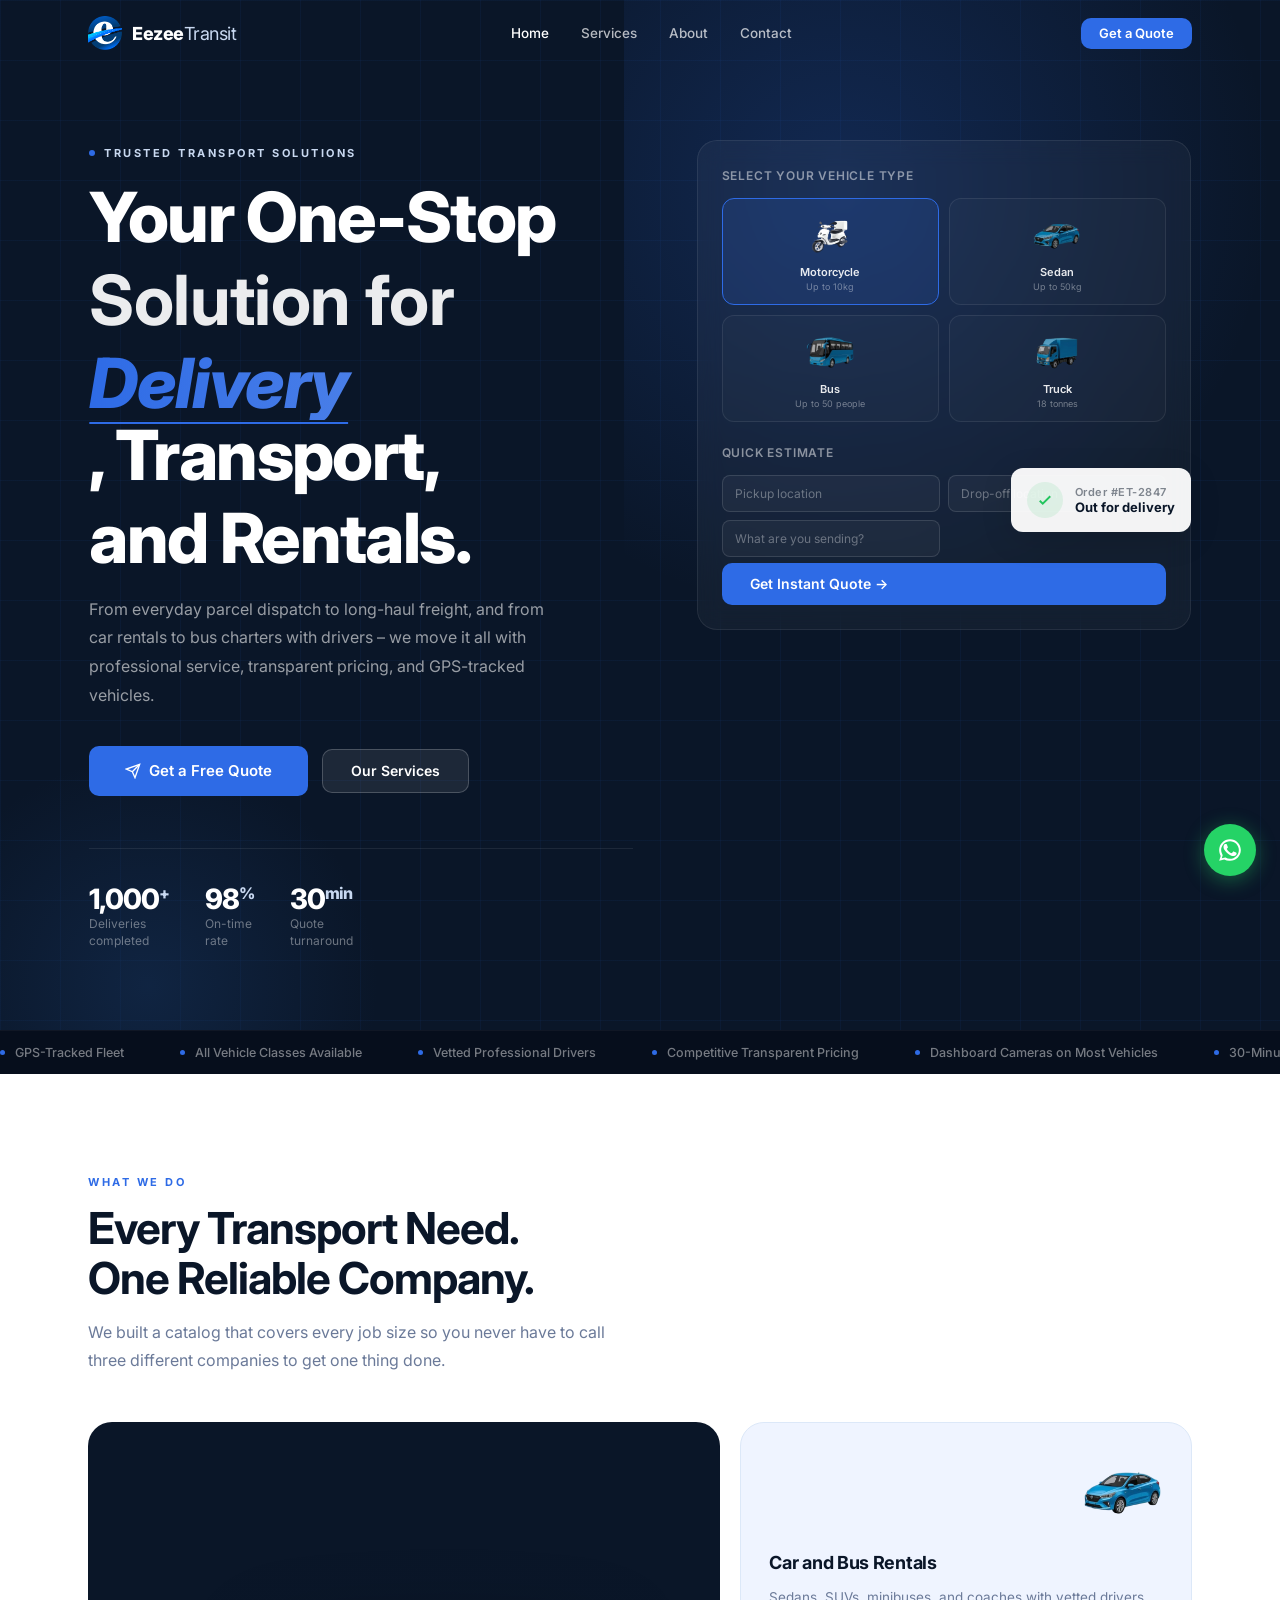
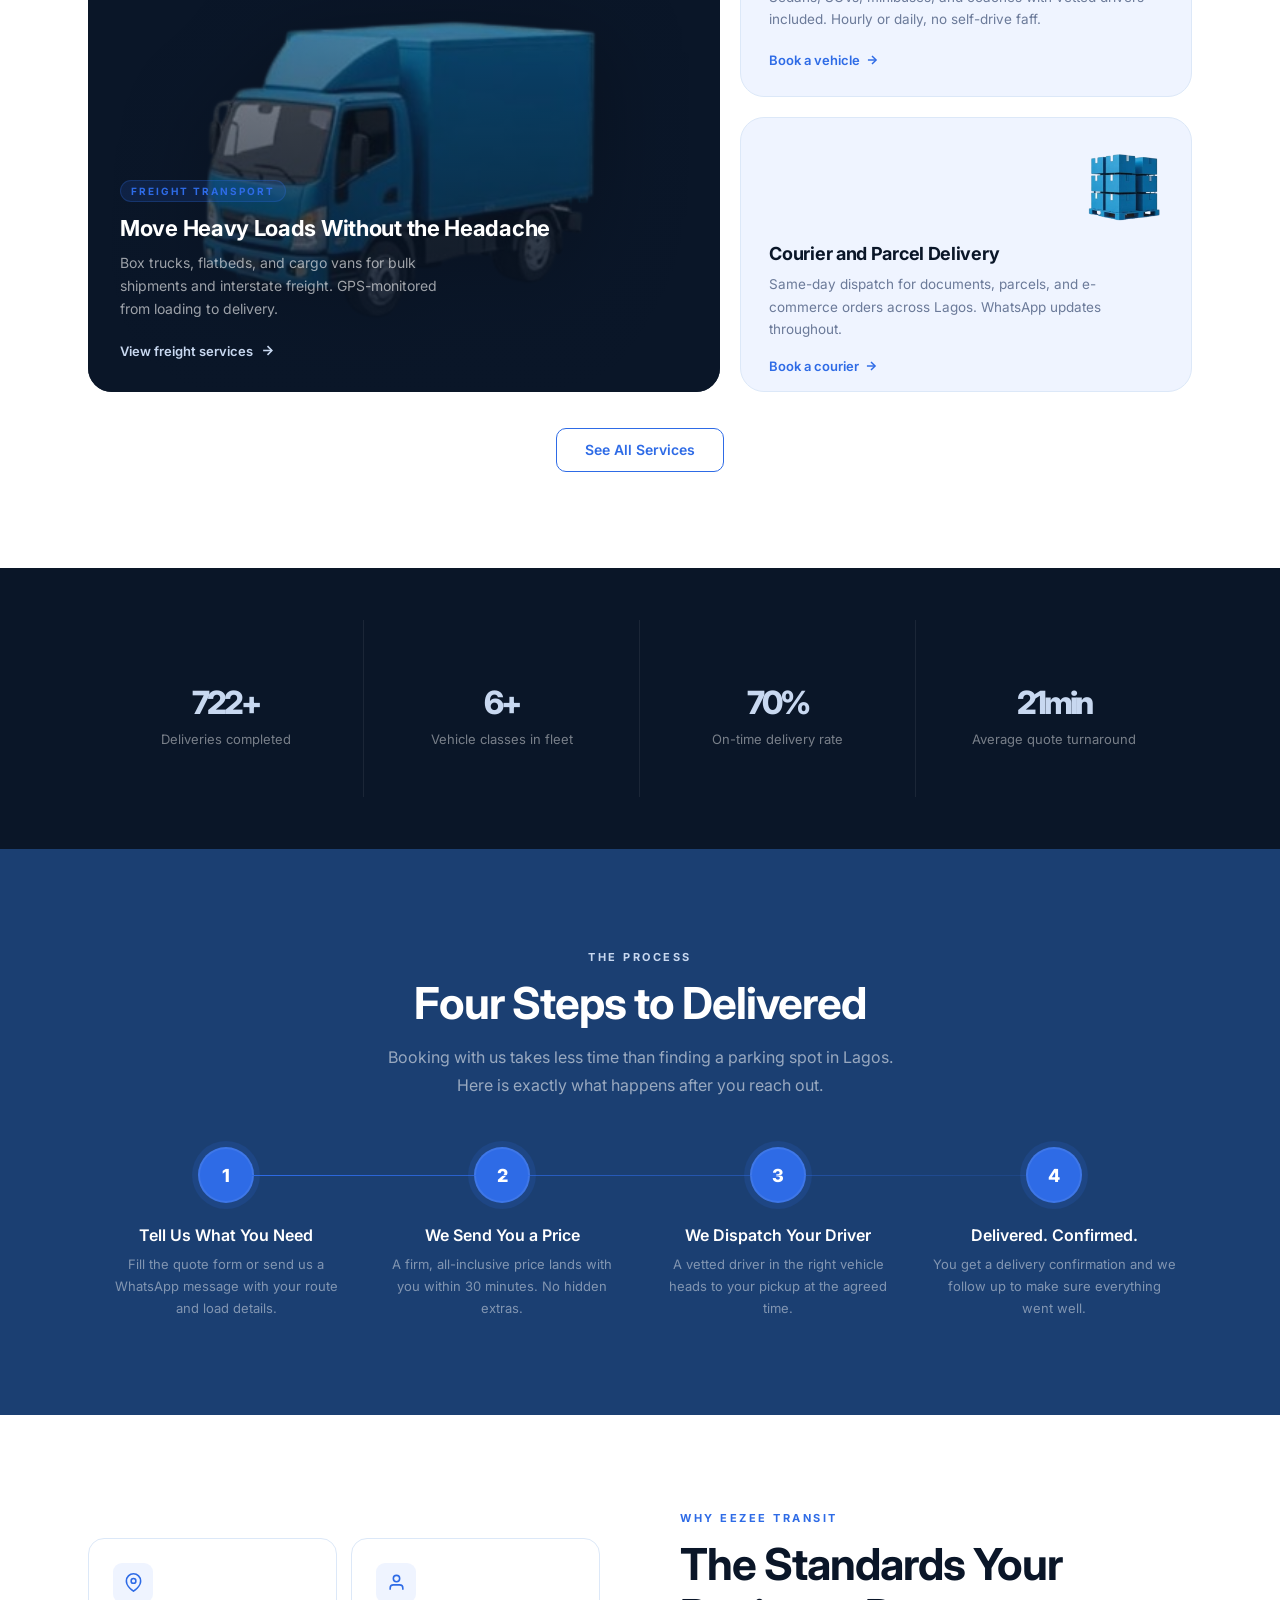
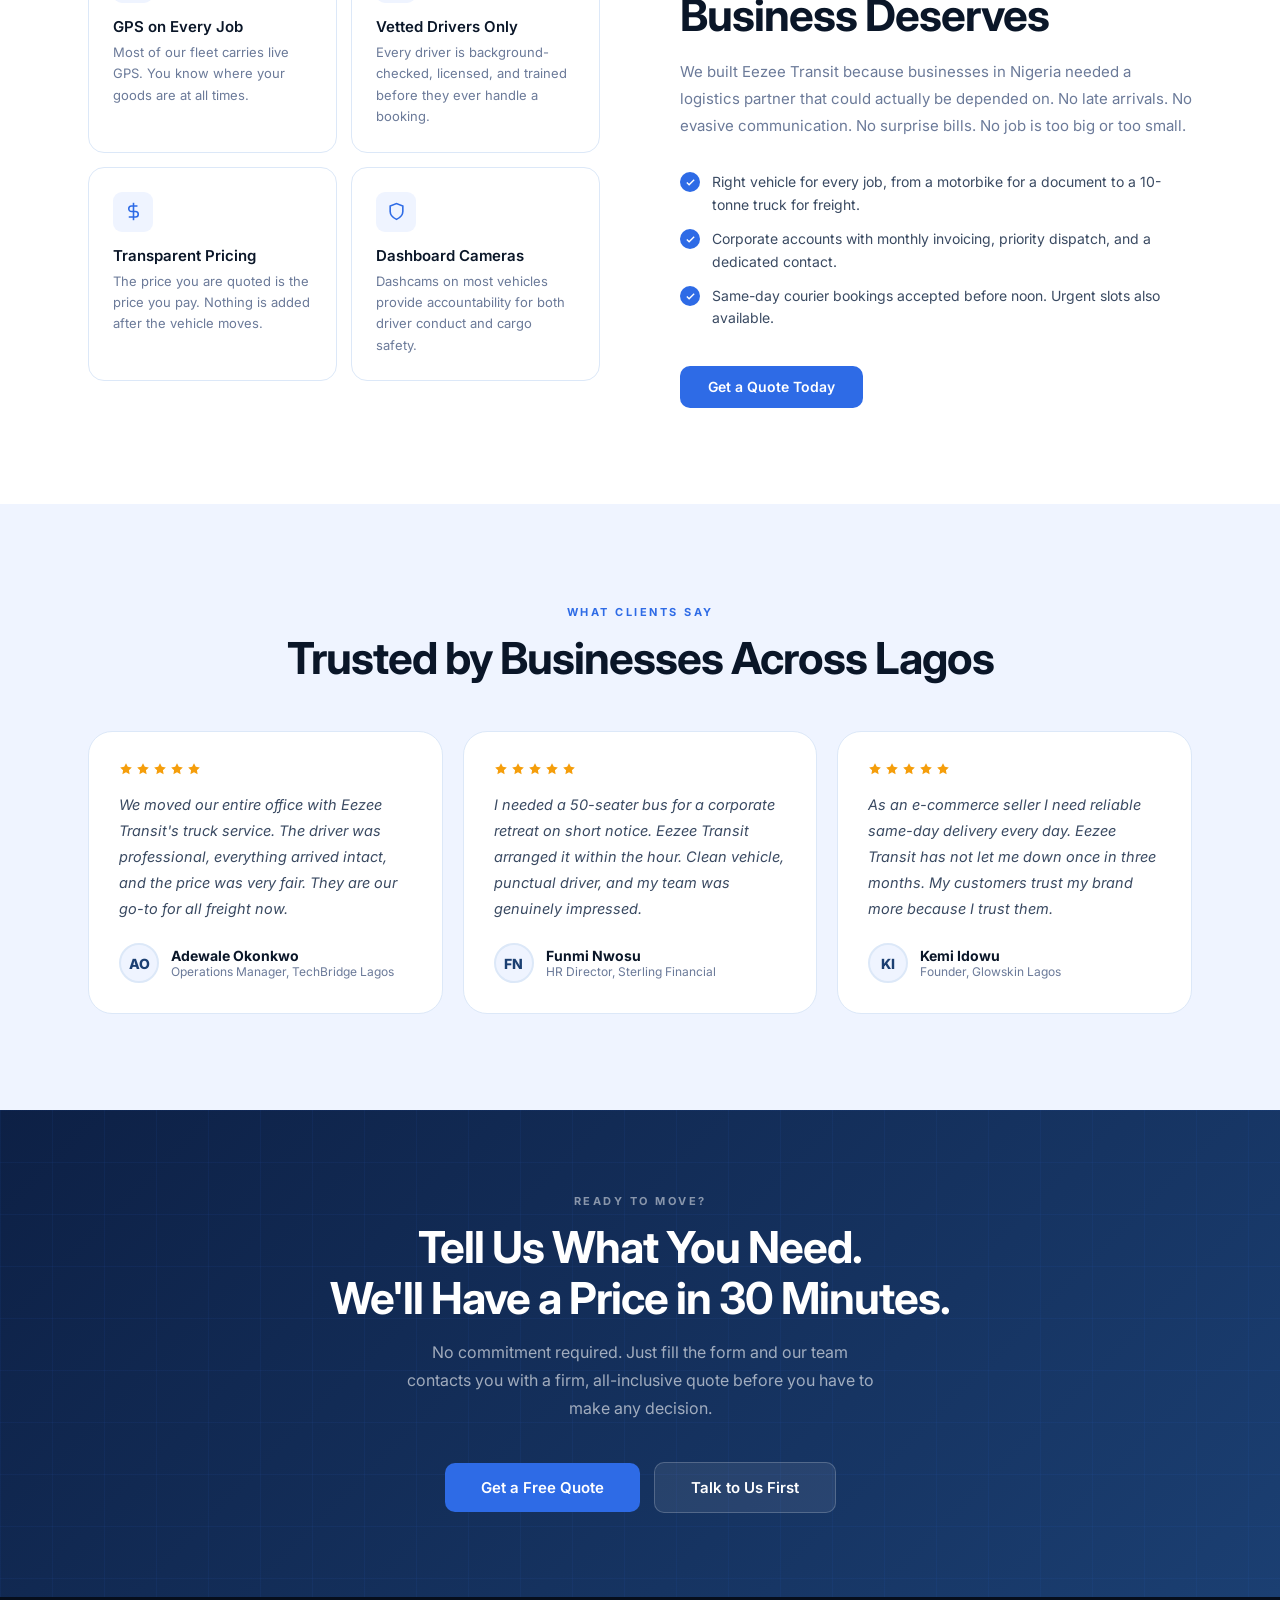
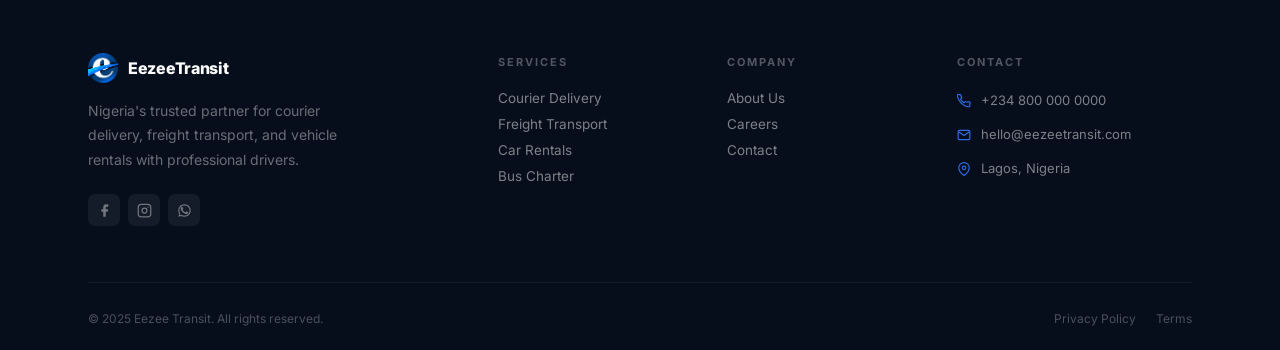
==== commit c737549c: "Update index.html" ====
--- a/index.html
+++ b/index.html
@@ -564,15 +564,7 @@
             <div class="floating-badge__value">Out for delivery</div>
           </div>
         </div>
-        <div class="floating-badge floating-badge--delivery">
-          <div class="floating-badge__icon floating-badge__icon--orange">
-            <svg width="18" height="18" viewBox="0 0 24 24" fill="none" stroke="#E8521A" stroke-width="2.5"><path d="M12 2L2 7l10 5 10-5-10-5zM2 17l10 5 10-5M2 12l10 5 10-5"></path></svg>
-          </div>
-          <div>
-            <div class="floating-badge__label">Live GPS tracking</div>
-            <div class="floating-badge__value">All deliveries</div>
-          </div>
-        </div>
+       
       </div>
     </div>
   </div>
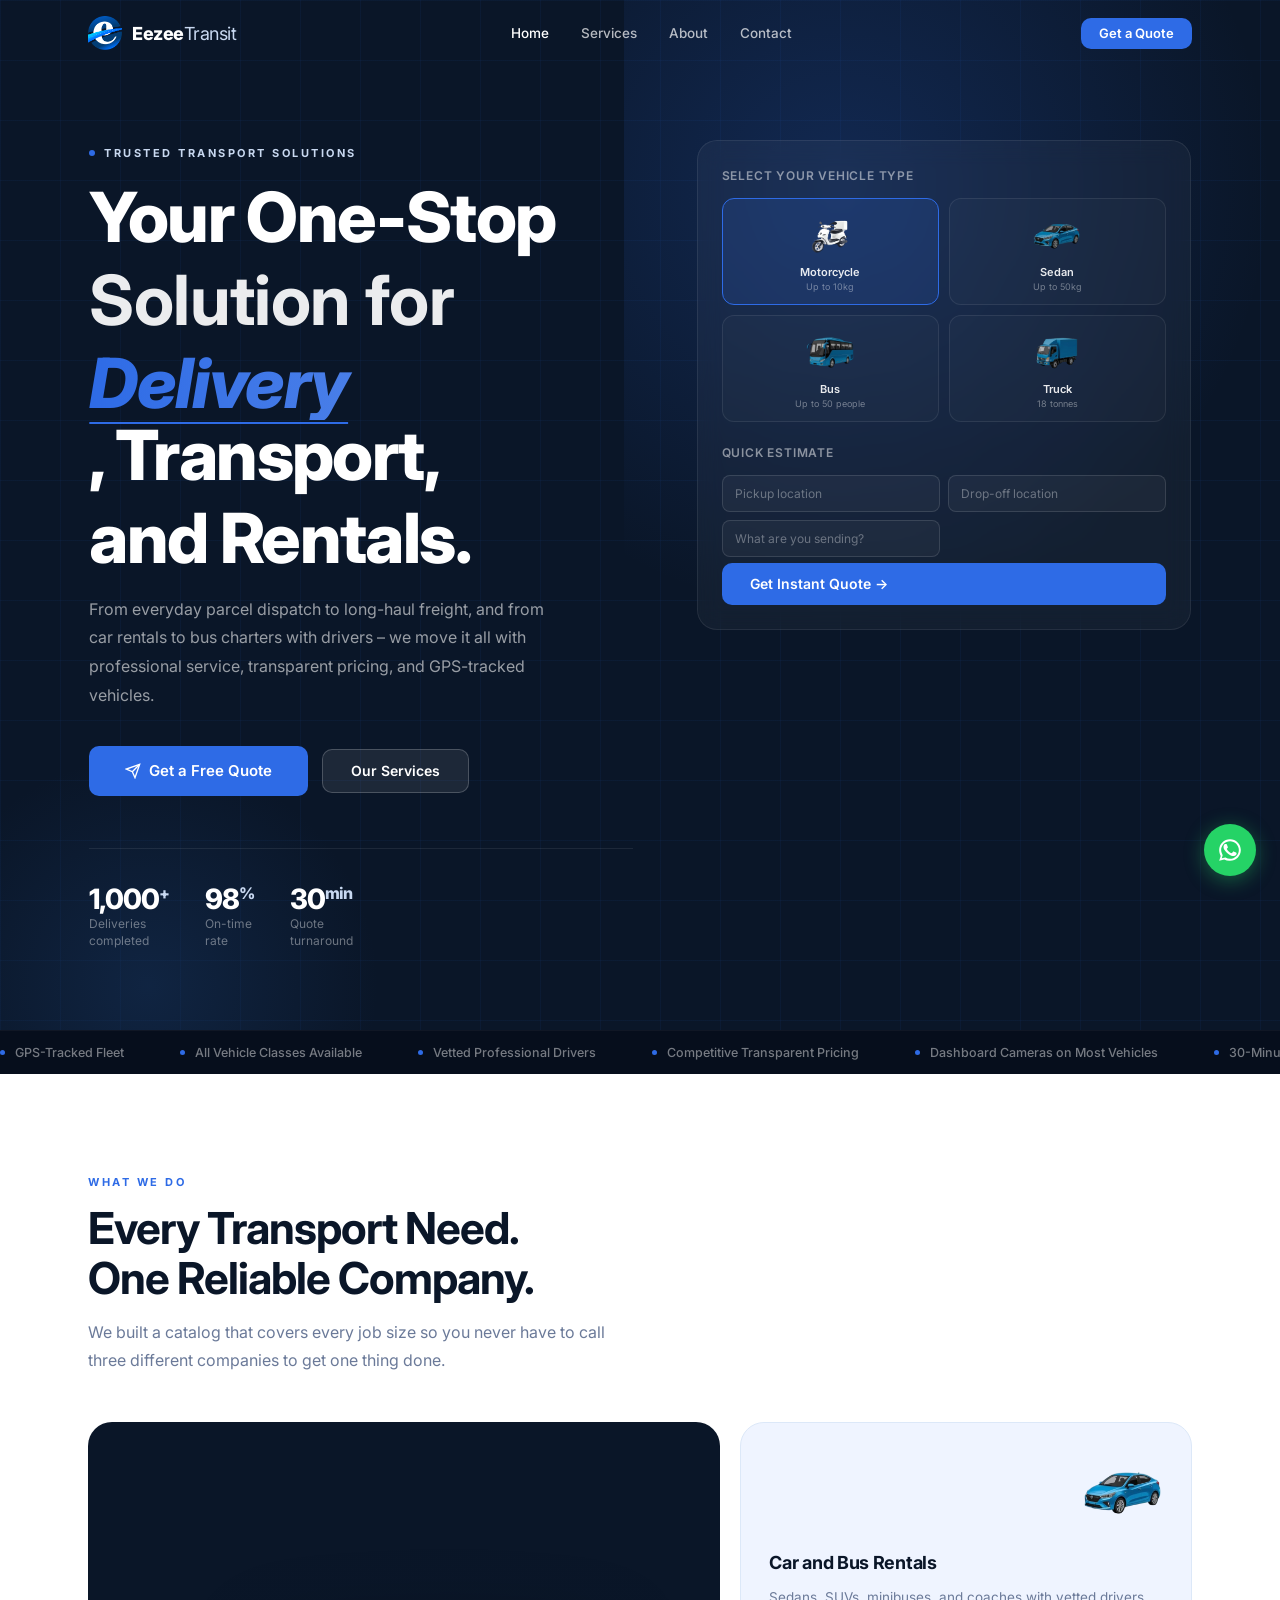
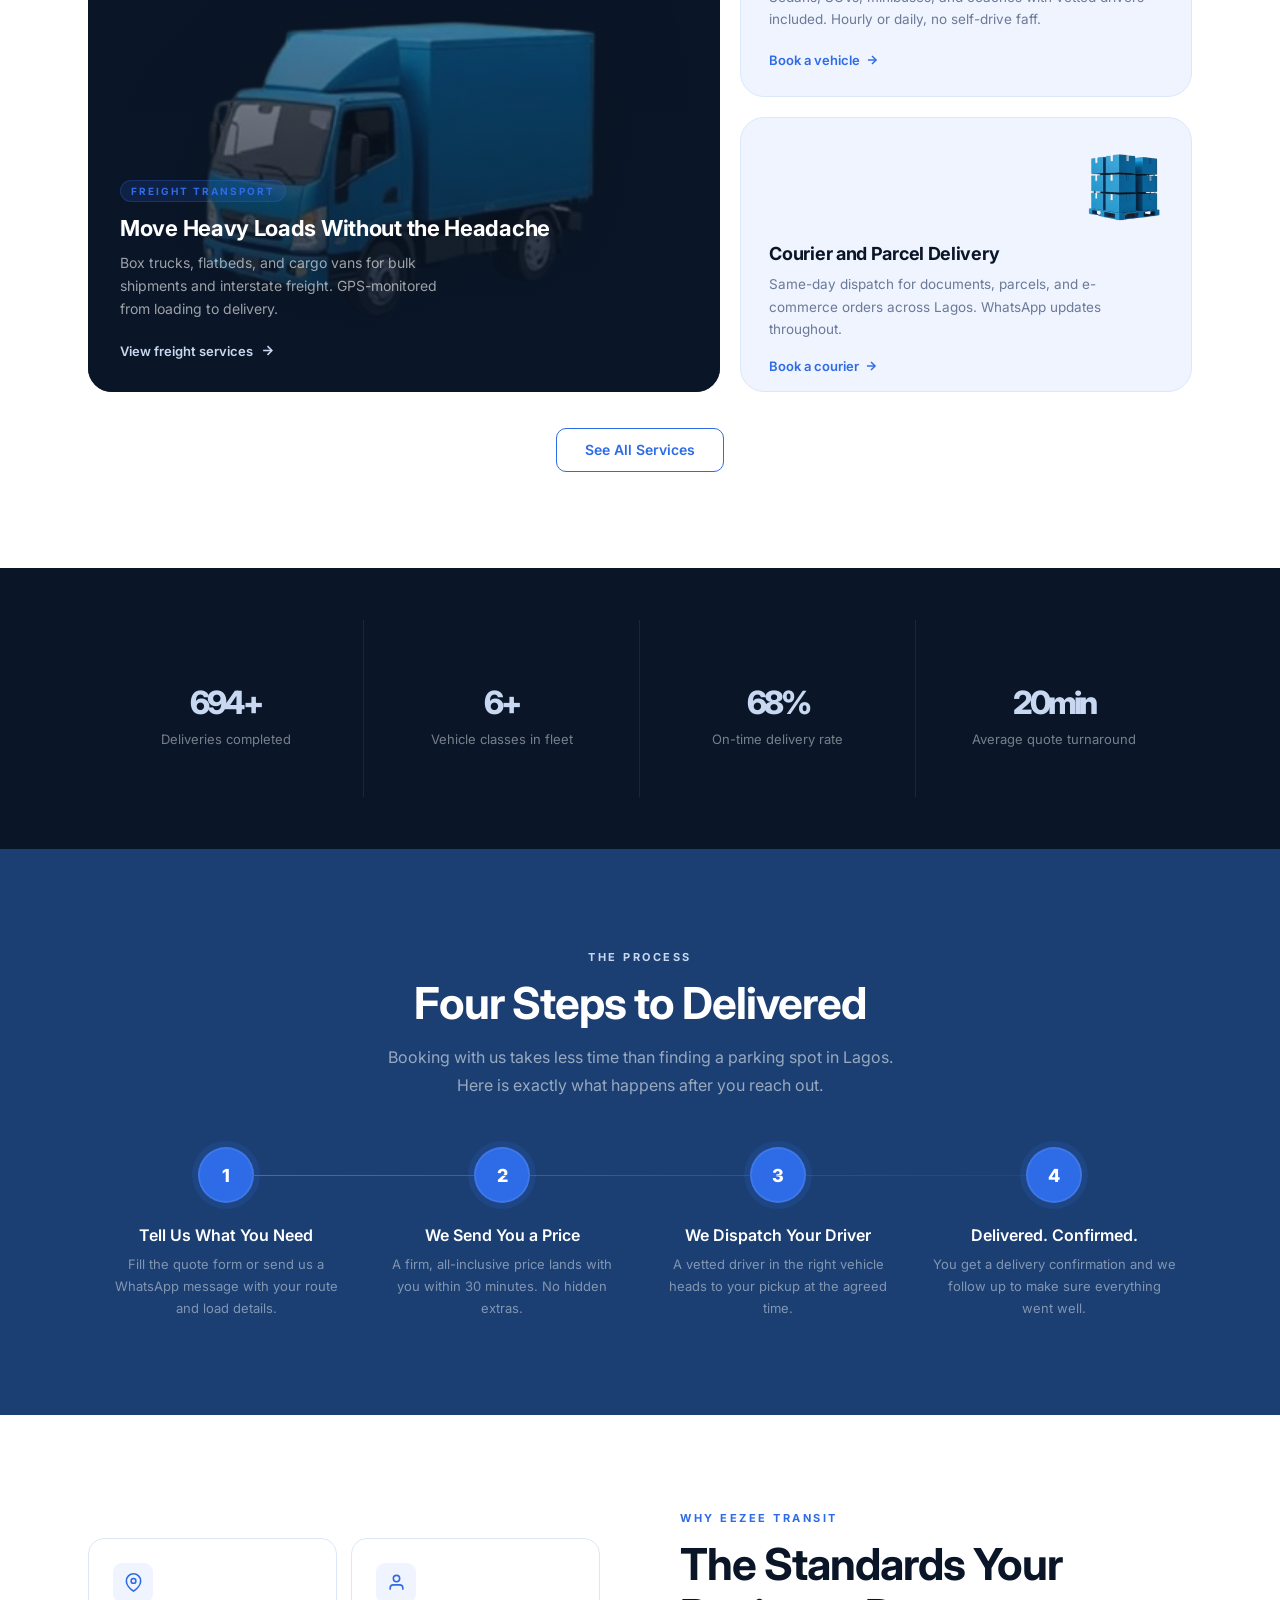
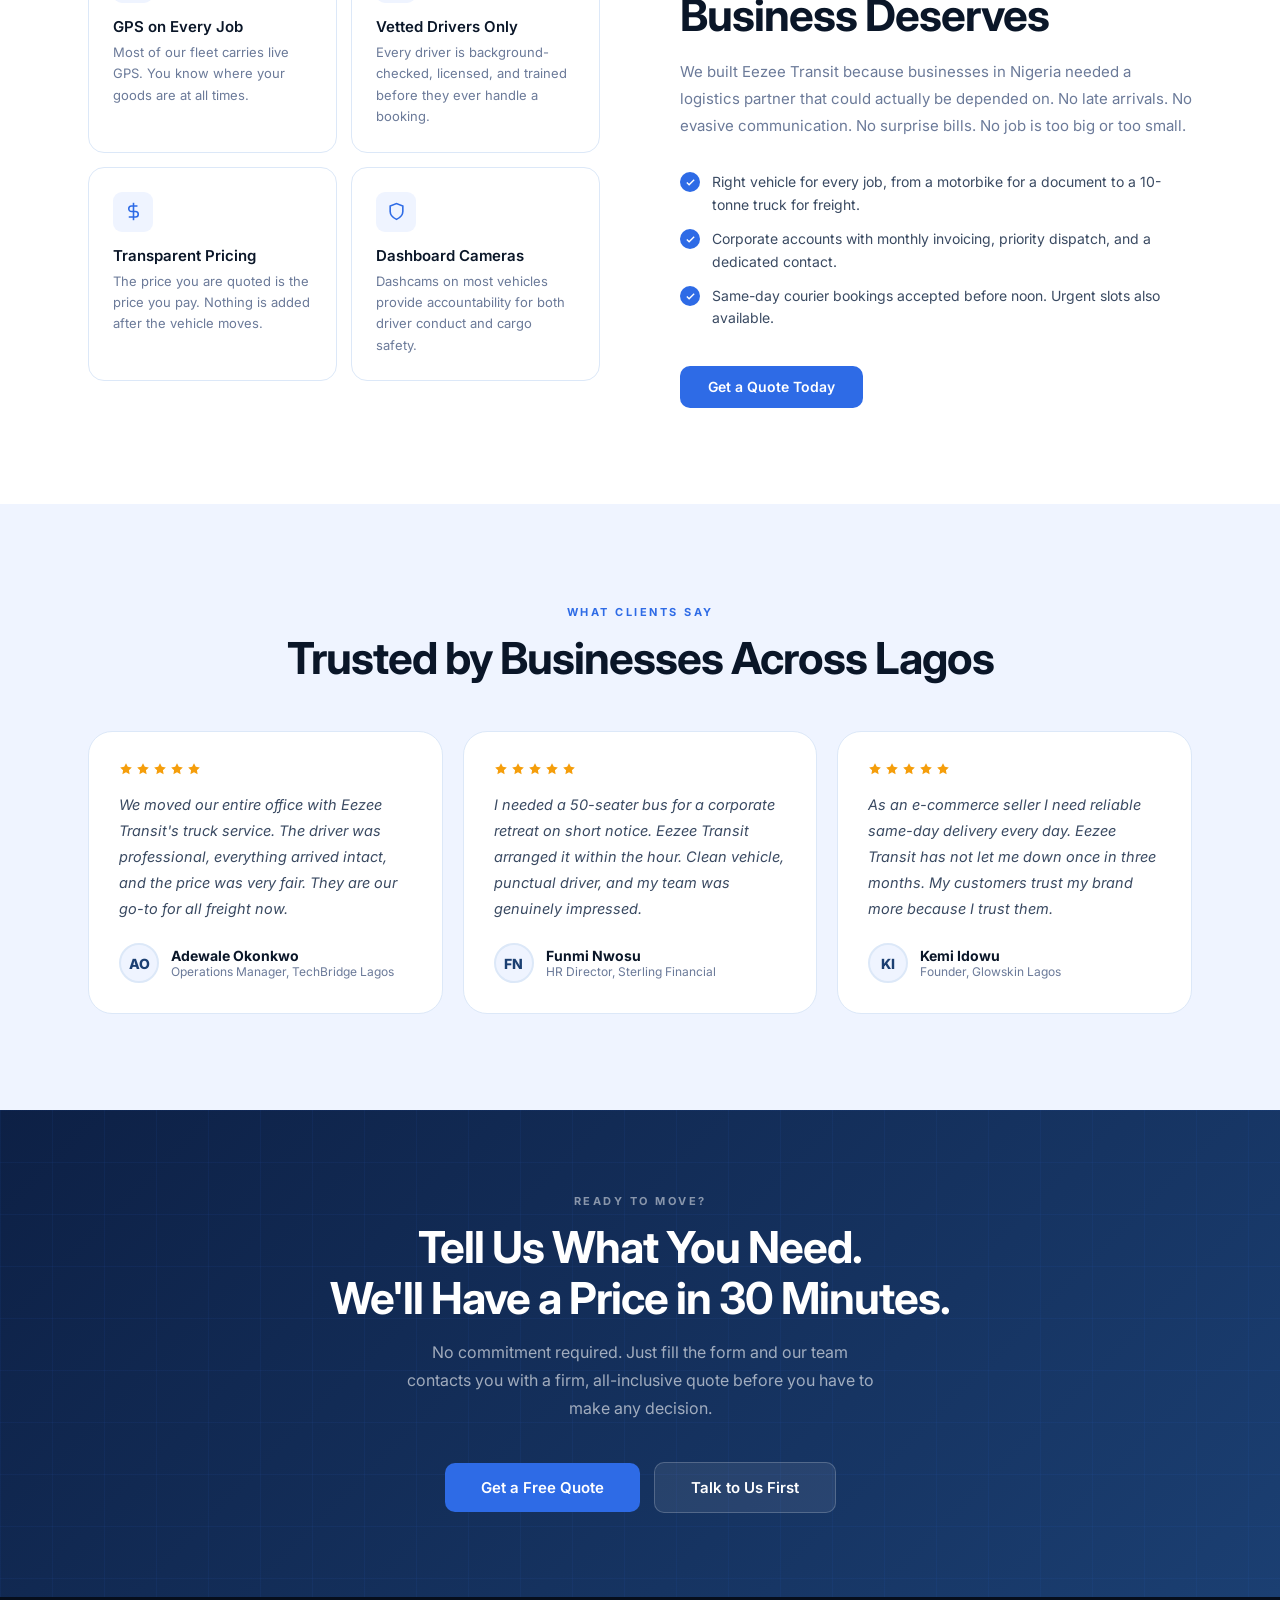
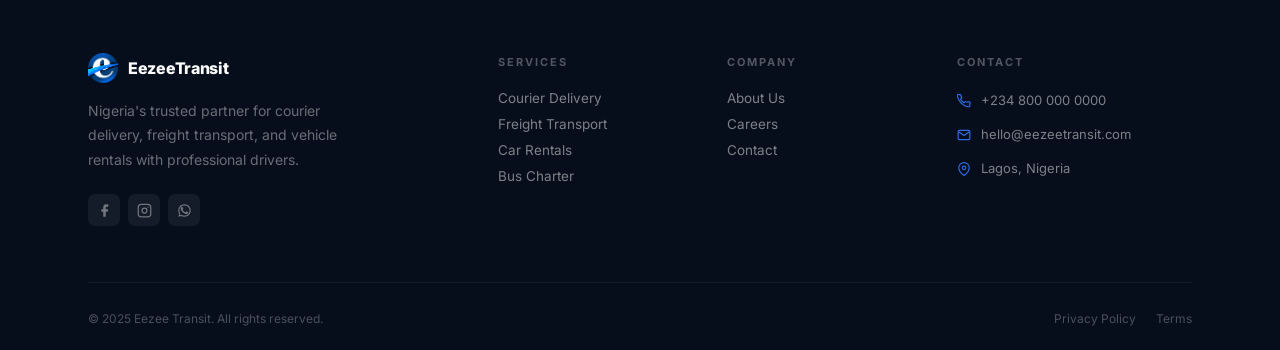
==== commit 39774a8a: "Update index.html" ====
--- a/index.html
+++ b/index.html
@@ -555,15 +555,6 @@
             <button class="btn btn--primary hero__quote-btn" onclick="openModal()">Get Instant Quote →</button>
           </div>
         </div>
-        <div class="floating-badge floating-badge--track">
-          <div class="floating-badge__icon floating-badge__icon--green">
-            <svg width="18" height="18" viewBox="0 0 24 24" fill="none" stroke="#22C55E" stroke-width="2.5"><path d="M5 13l4 4L19 7"></path></svg>
-          </div>
-          <div>
-            <div class="floating-badge__label">Order #ET-2847</div>
-            <div class="floating-badge__value">Out for delivery</div>
-          </div>
-        </div>
        
       </div>
     </div>
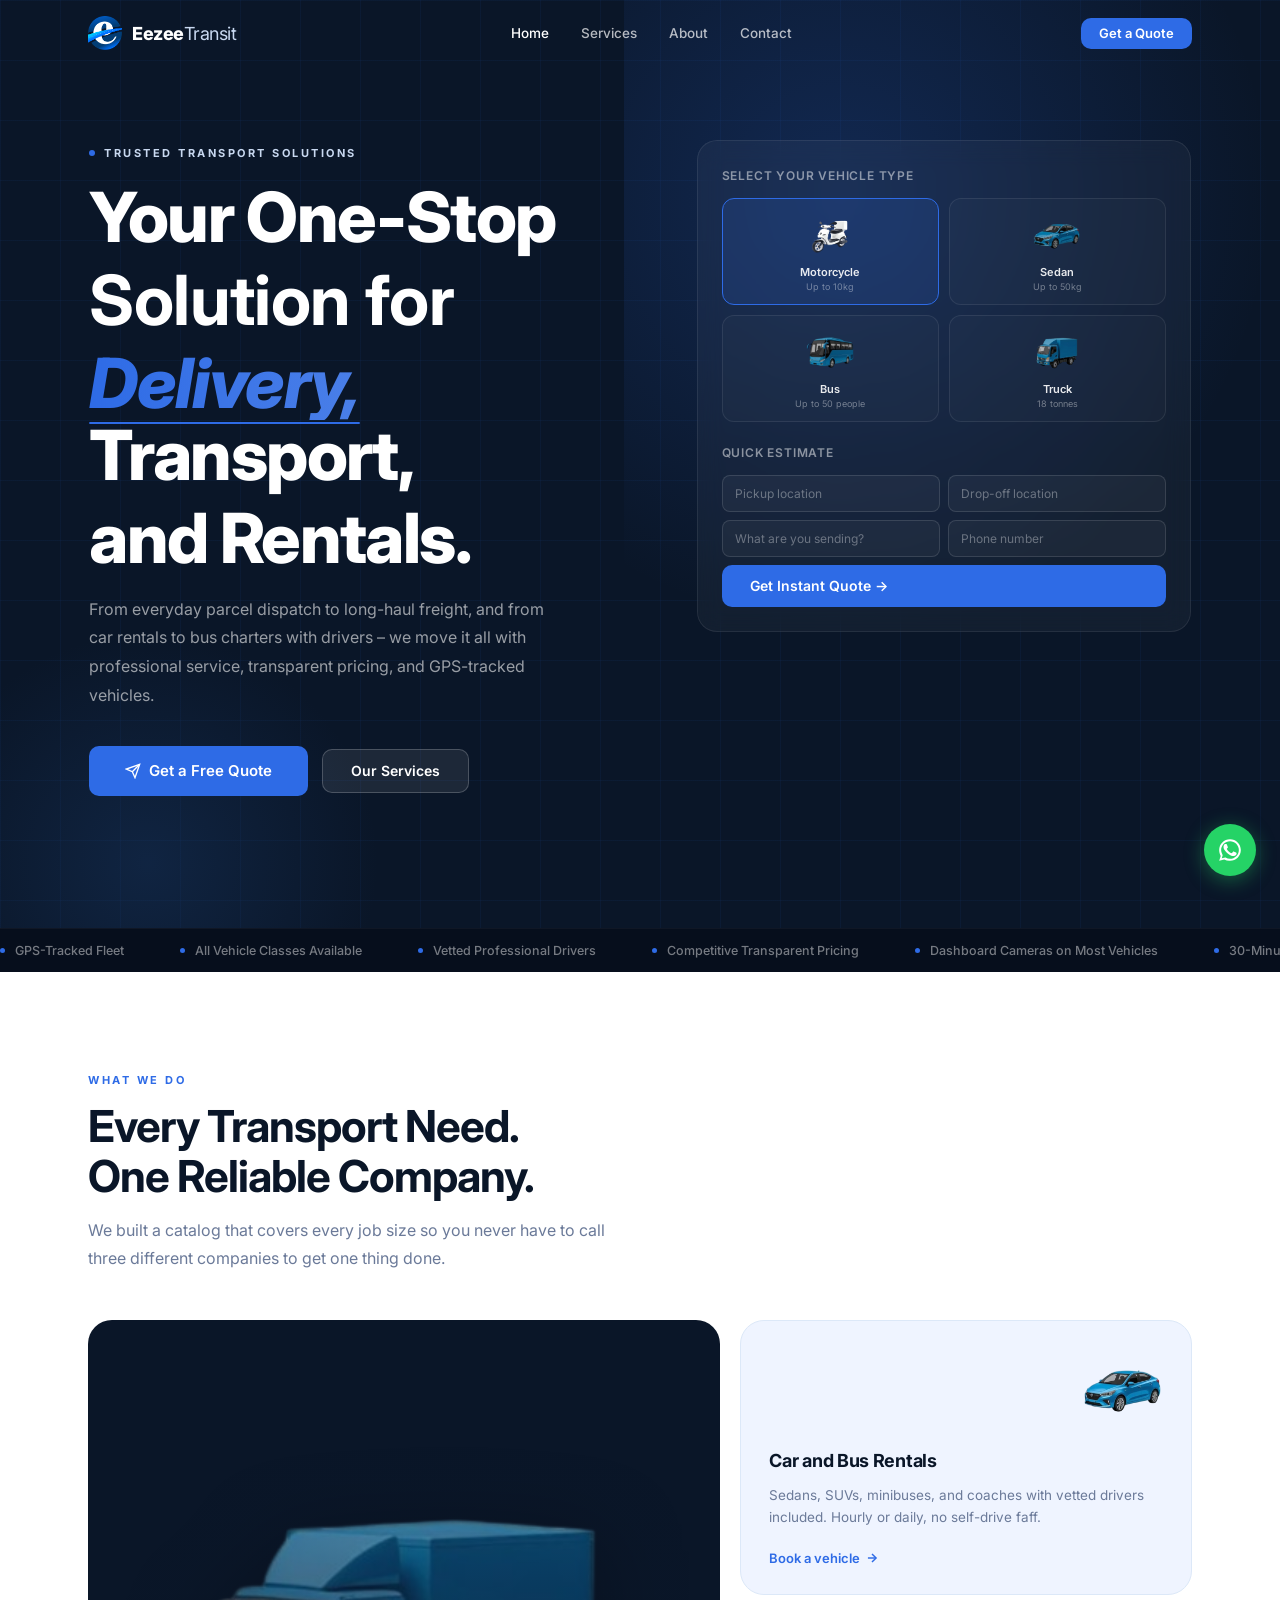
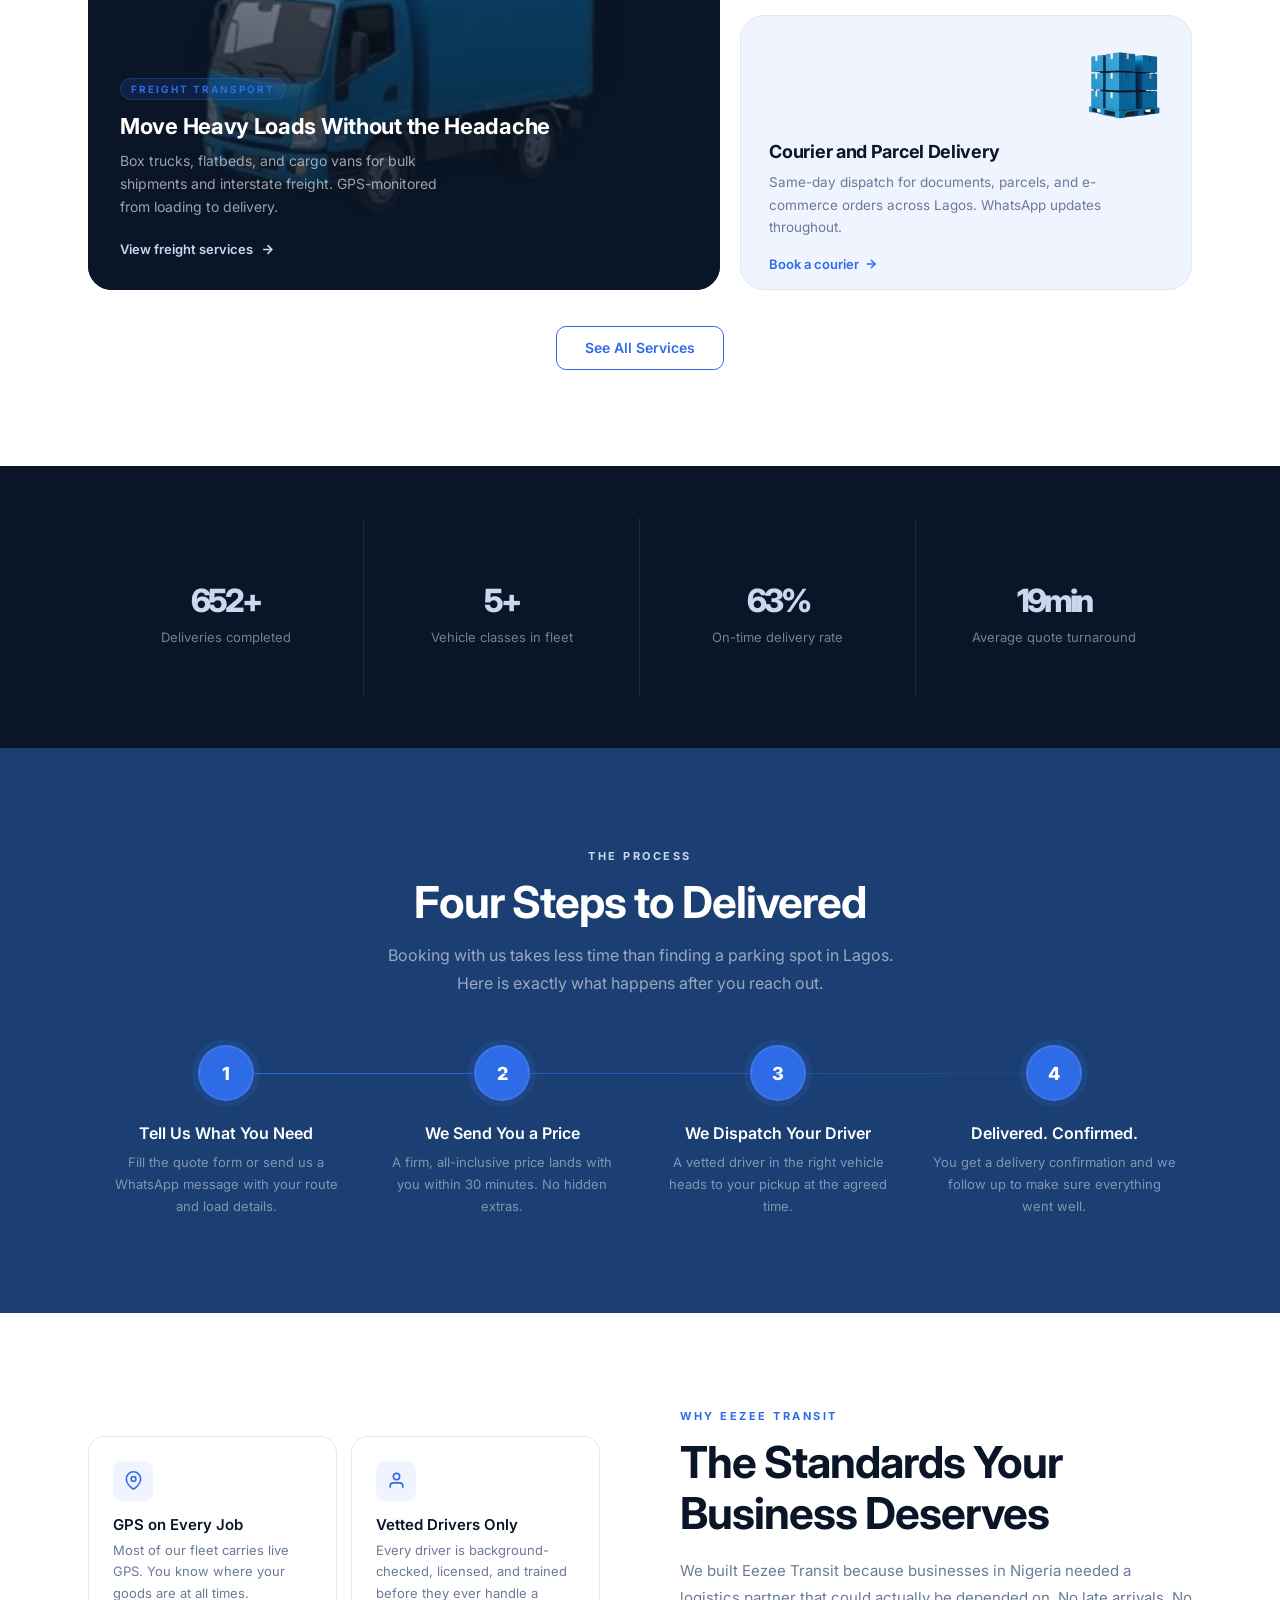
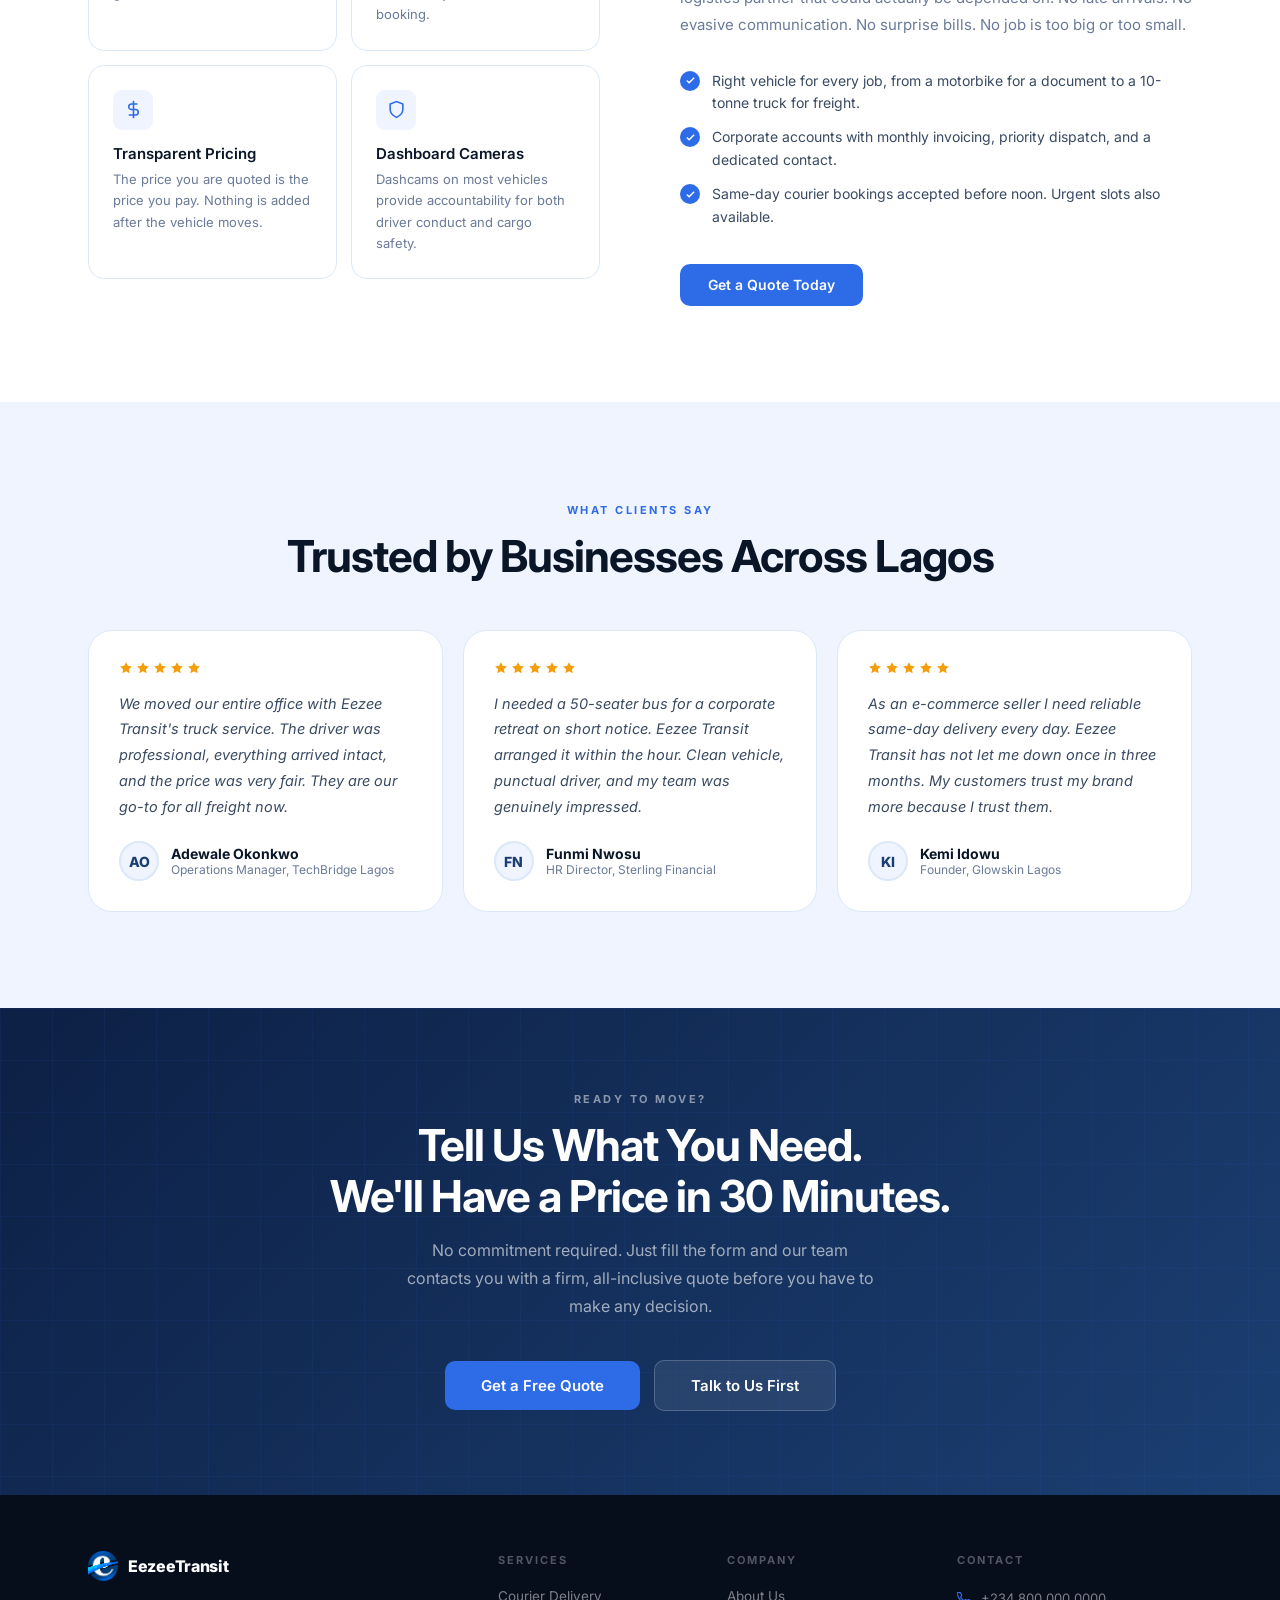
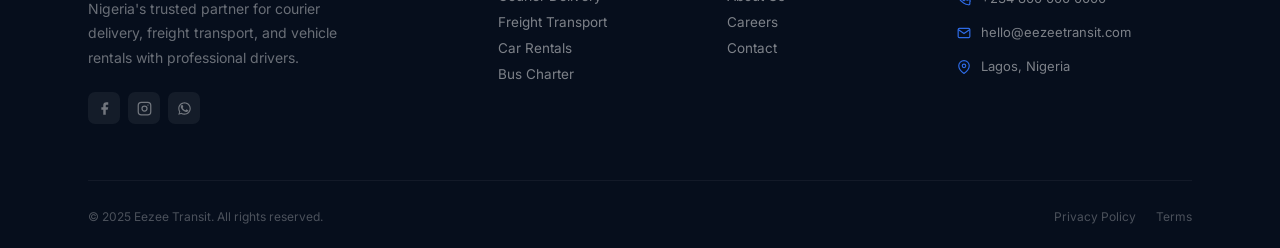
==== commit 7c3fe7ea: "Update index.html" ====
--- a/index.html
+++ b/index.html
@@ -74,7 +74,6 @@
   }
   .hero__h1 span:nth-child(2) {
     font-weight: 700;
-    color: rgba(255,255,255,.92);
     letter-spacing: -0.4px;
   }
   .hero__h1 span:nth-child(3) {
@@ -100,15 +99,7 @@
   .hero__h1 .italic { font-family: 'DM Serif Display', serif; font-weight: 400; font-style: italic; letter-spacing: -1px; color: var(--muted); }
   .hero__sub { font-size: 16px; line-height: 1.8; color: rgba(255,255,255,.58); max-width: 460px; margin: 20px 0 36px; }
   .hero__actions { display: flex; align-items: center; gap: 14px; flex-wrap: wrap; margin-bottom: 52px; }
-  .hero__proof {
-    display: flex; gap: 36px; padding-top: 36px;
-    border-top: 1px solid rgba(255,255,255,.08);
-  }
-  .hero__proof-item {}
-  .hero__proof-num { font-size: 28px; font-weight: 800; color: var(--white); letter-spacing: -1px; line-height: 1; }
-  .hero__proof-num sup { font-size: 16px; color: var(--muted); vertical-align: super; }
-  .hero__proof-label { font-size: 12px; color: rgba(255,255,255,.4); margin-top: 3px; line-height: 1.4; }
-
+  
   /* Right: visual panel */
   .hero__panel {
     background: rgba(255,255,255,.04); border: 1px solid rgba(255,255,255,.08);
@@ -490,7 +481,7 @@
         <h1 class="hero__h1">
           <span>Your One-Stop</span>
           <span>Solution for</span>
-          <span><span class="hero__h1-keyword">Delivery</span>, Transport,</span>
+          <span><span class="hero__h1-keyword">Delivery,</span>Transport,</span>
           <span>and Rentals.</span>
         </h1>
         <p class="hero__sub">From everyday parcel dispatch to long-haul freight, and from car rentals to bus charters with drivers – we move it all with professional service, transparent pricing, and GPS-tracked vehicles.</p>
@@ -500,20 +491,6 @@
             Get a Free Quote
           </button>
           <a href="services.html" class="btn btn--ghost">Our Services</a>
-        </div>
-        <div class="hero__proof">
-          <div class="hero__proof-item">
-            <div class="hero__proof-num">1,000<sup>+</sup></div>
-            <div class="hero__proof-label">Deliveries<br>completed</div>
-          </div>
-          <div class="hero__proof-item">
-            <div class="hero__proof-num">98<sup>%</sup></div>
-            <div class="hero__proof-label">On-time<br>rate</div>
-          </div>
-          <div class="hero__proof-item">
-            <div class="hero__proof-num">30<sup>min</sup></div>
-            <div class="hero__proof-label">Quote<br>turnaround</div>
-          </div>
         </div>
       </div>
 
@@ -550,8 +527,9 @@
             <div class="hero__input-group">
               <input class="hero__input" placeholder="Pickup location">
               <input class="hero__input" placeholder="Drop-off location">
+              <input class="hero__input" placeholder="What are you sending?">
+              <input class="hero__input" placeholder="Phone number">
             </div>
-            <input class="hero__input" placeholder="What are you sending?" style="margin-bottom:6px;">
             <button class="btn btn--primary hero__quote-btn" onclick="openModal()">Get Instant Quote →</button>
           </div>
         </div>
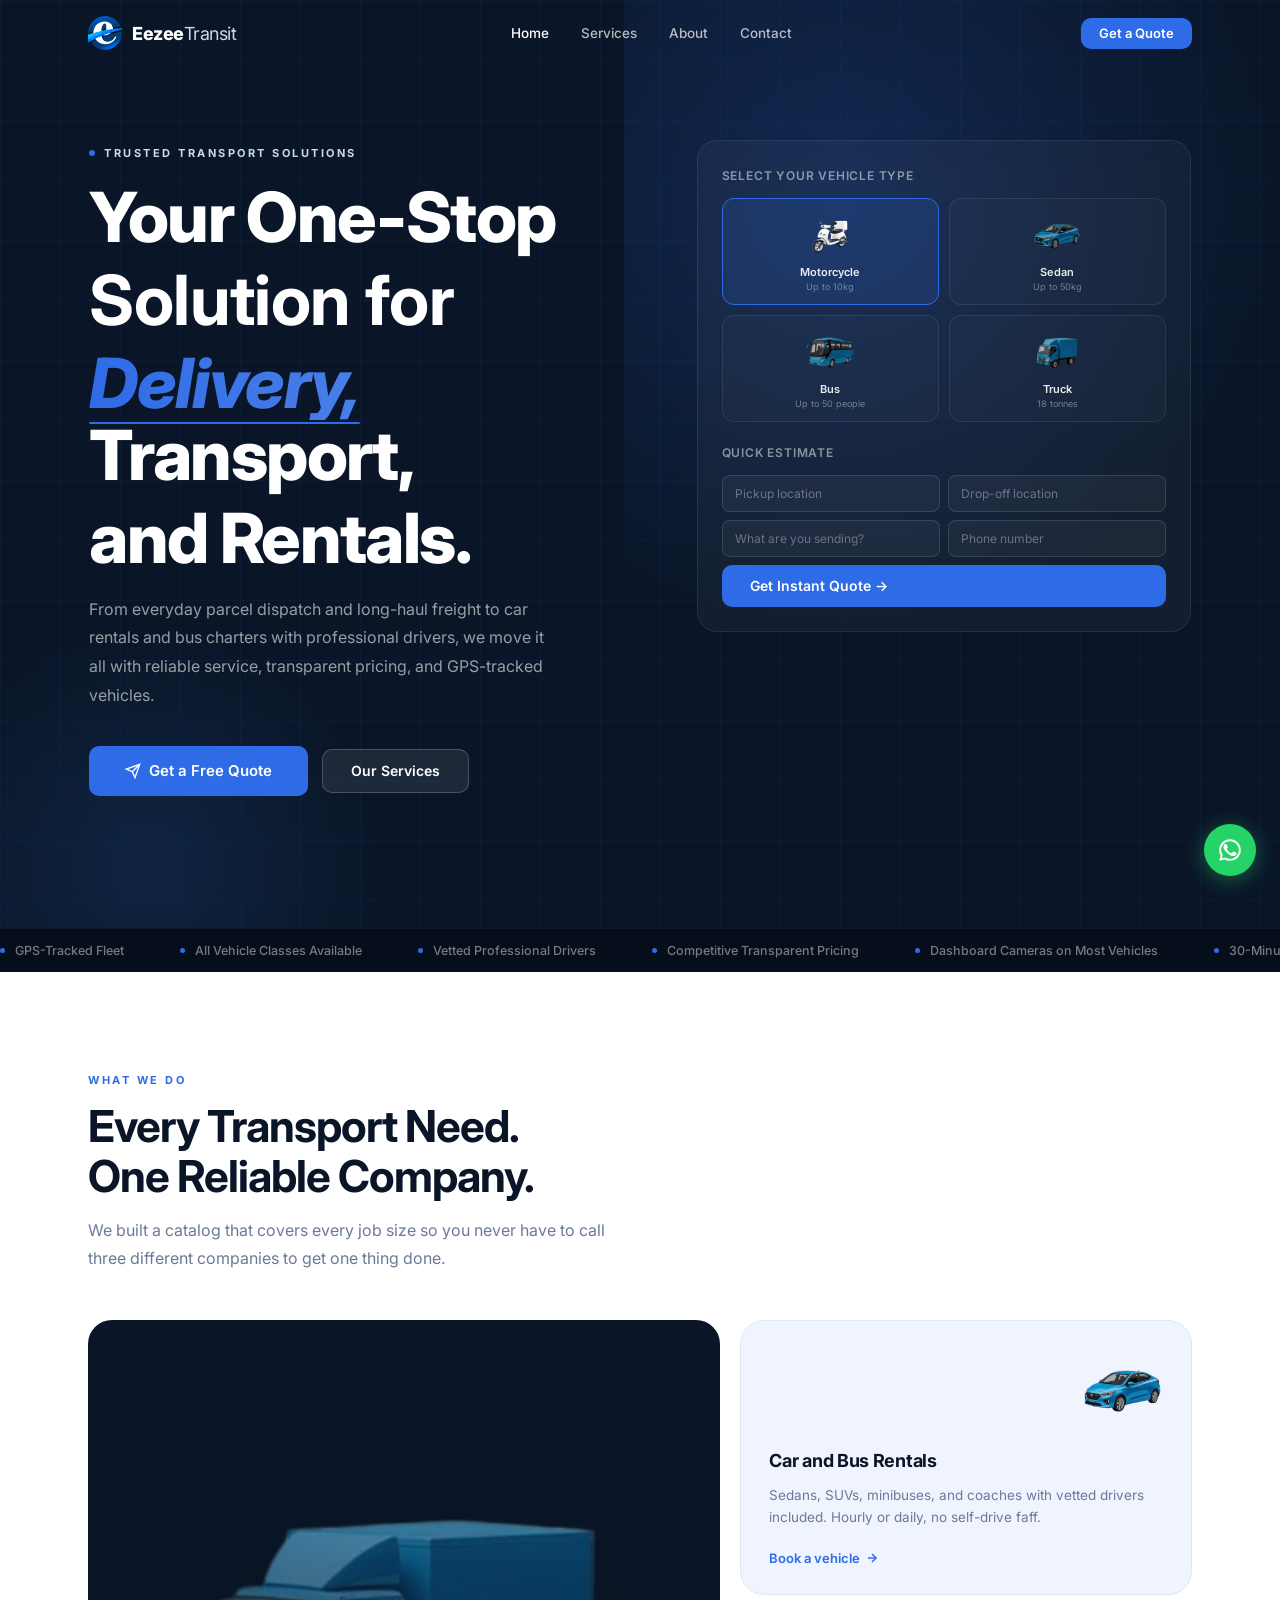
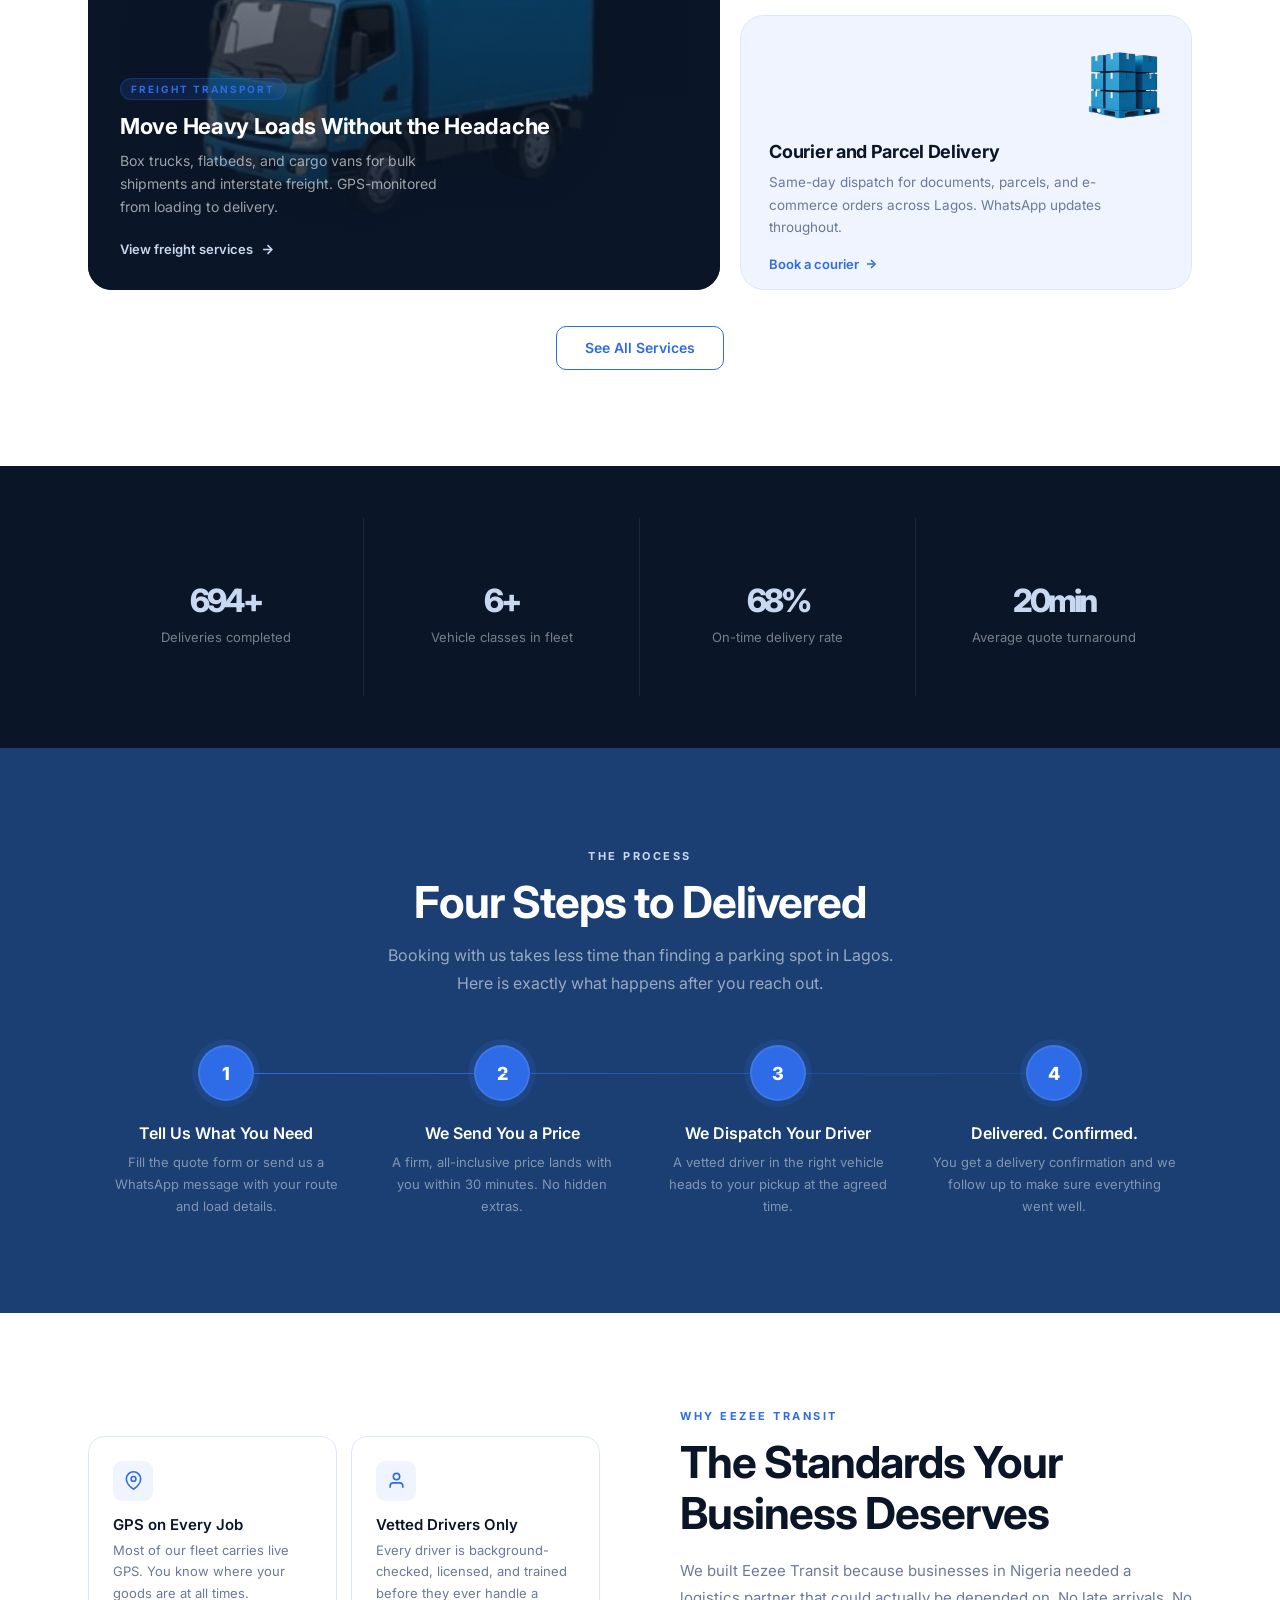
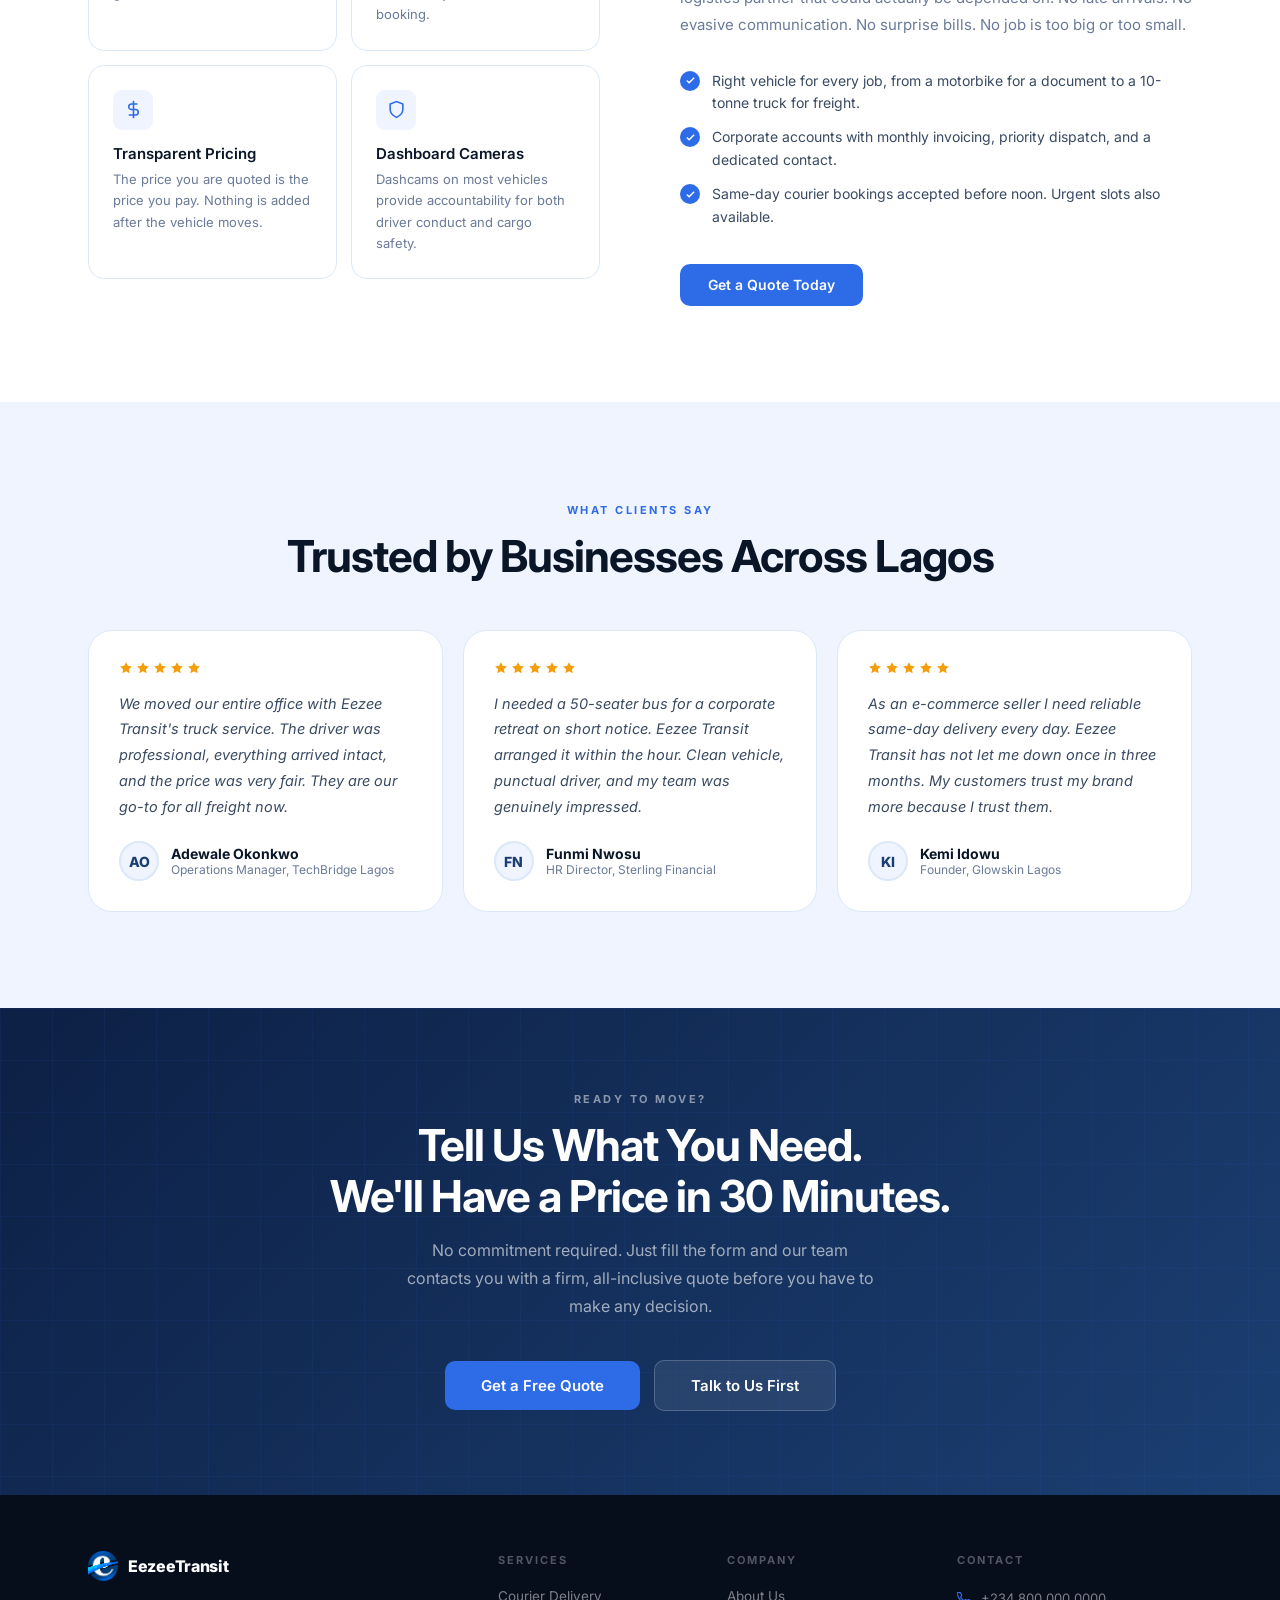
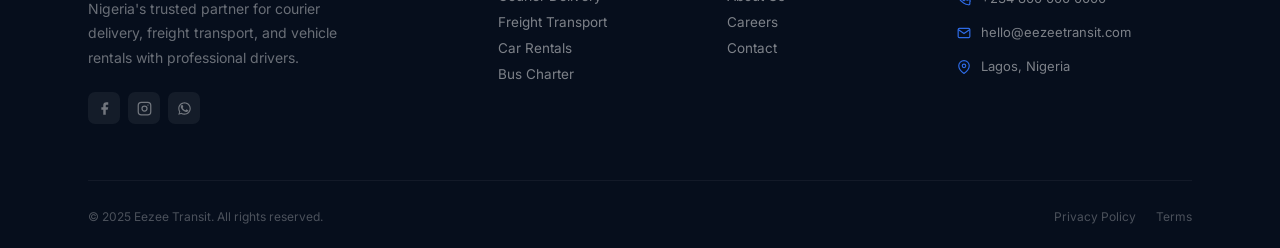
==== commit 2e2bd969: "Update index.html" ====
--- a/index.html
+++ b/index.html
@@ -484,7 +484,7 @@
           <span><span class="hero__h1-keyword">Delivery,</span>Transport,</span>
           <span>and Rentals.</span>
         </h1>
-        <p class="hero__sub">From everyday parcel dispatch to long-haul freight, and from car rentals to bus charters with drivers – we move it all with professional service, transparent pricing, and GPS-tracked vehicles.</p>
+        <p class="hero__sub">From everyday parcel dispatch and long-haul freight to car rentals and bus charters with professional drivers, we move it all with reliable service, transparent pricing, and GPS-tracked vehicles.</p>
         <div class="hero__actions">
           <button class="btn btn--primary btn--lg" onclick="openModal()">
             <svg viewBox="0 0 24 24" fill="none" stroke="currentColor" stroke-width="2"><line x1="22" y1="2" x2="11" y2="13"/><polygon points="22 2 15 22 11 13 2 9 22 2"/></svg>
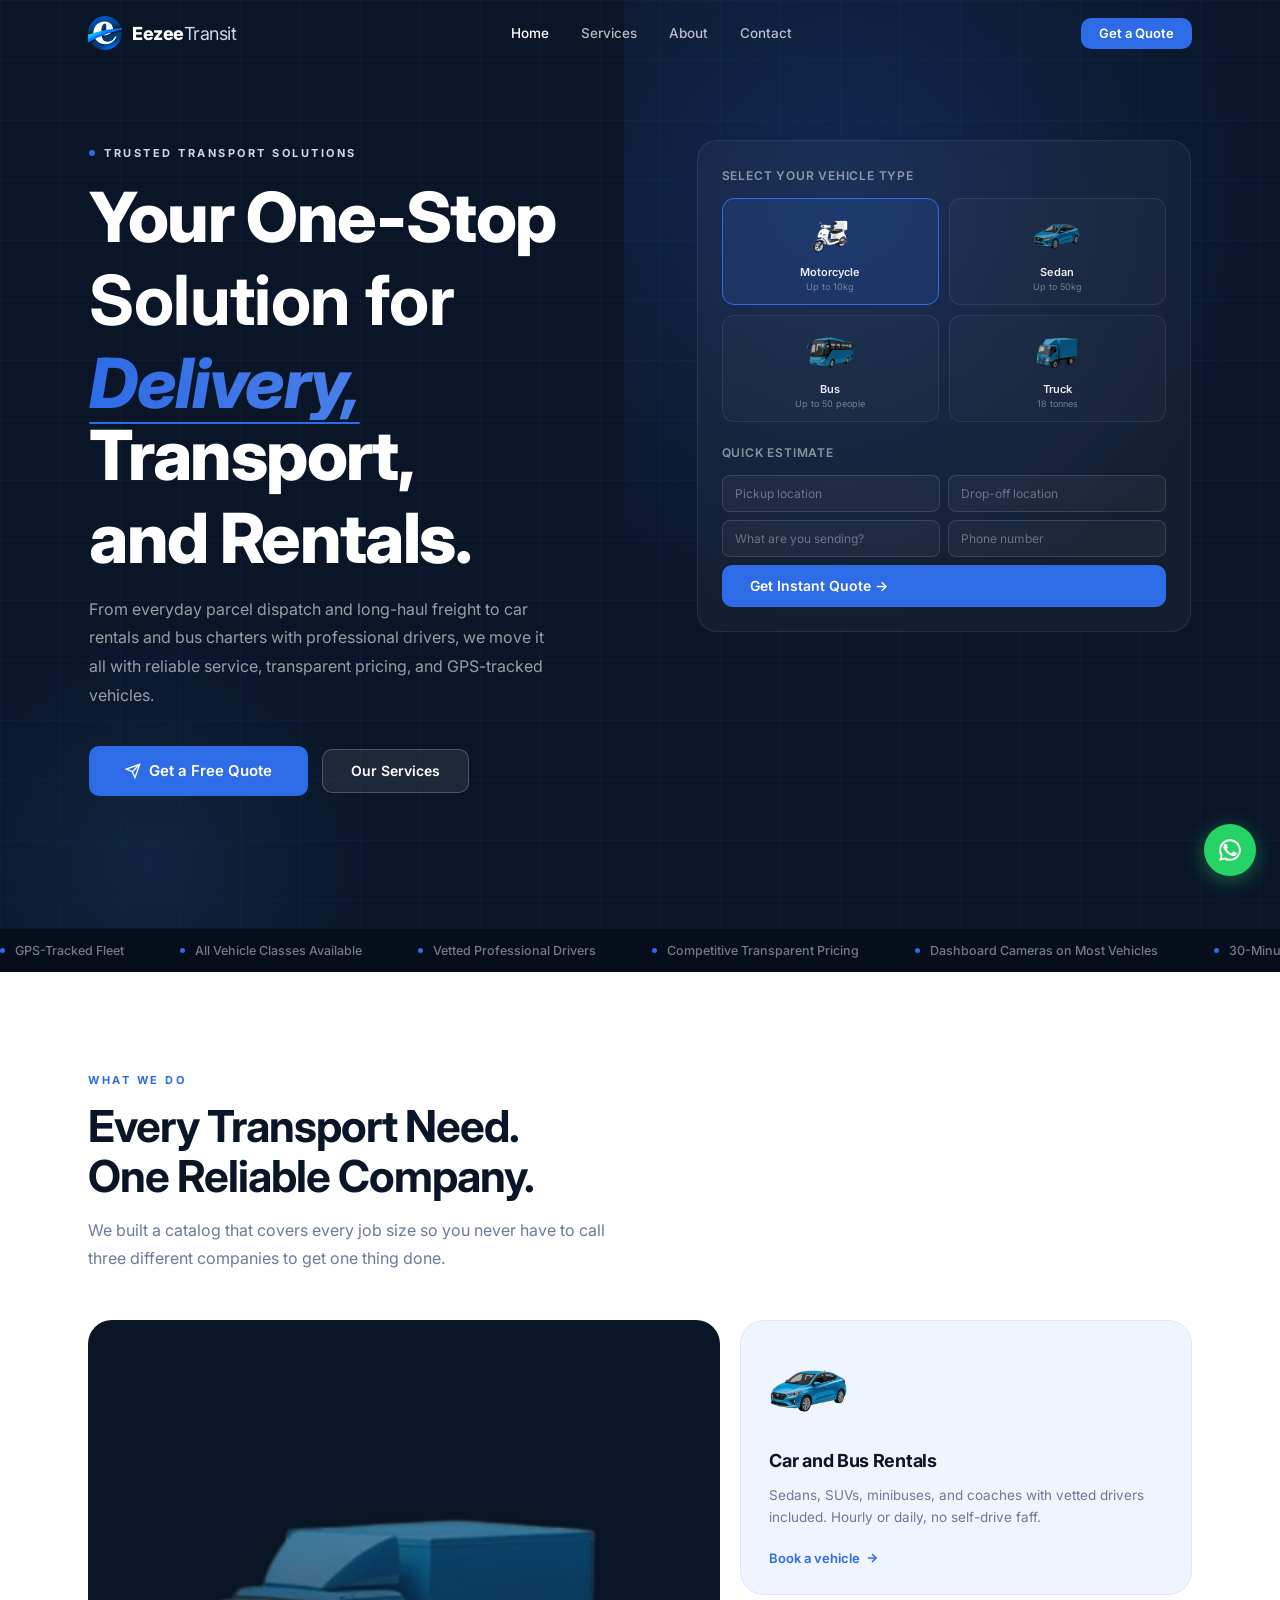
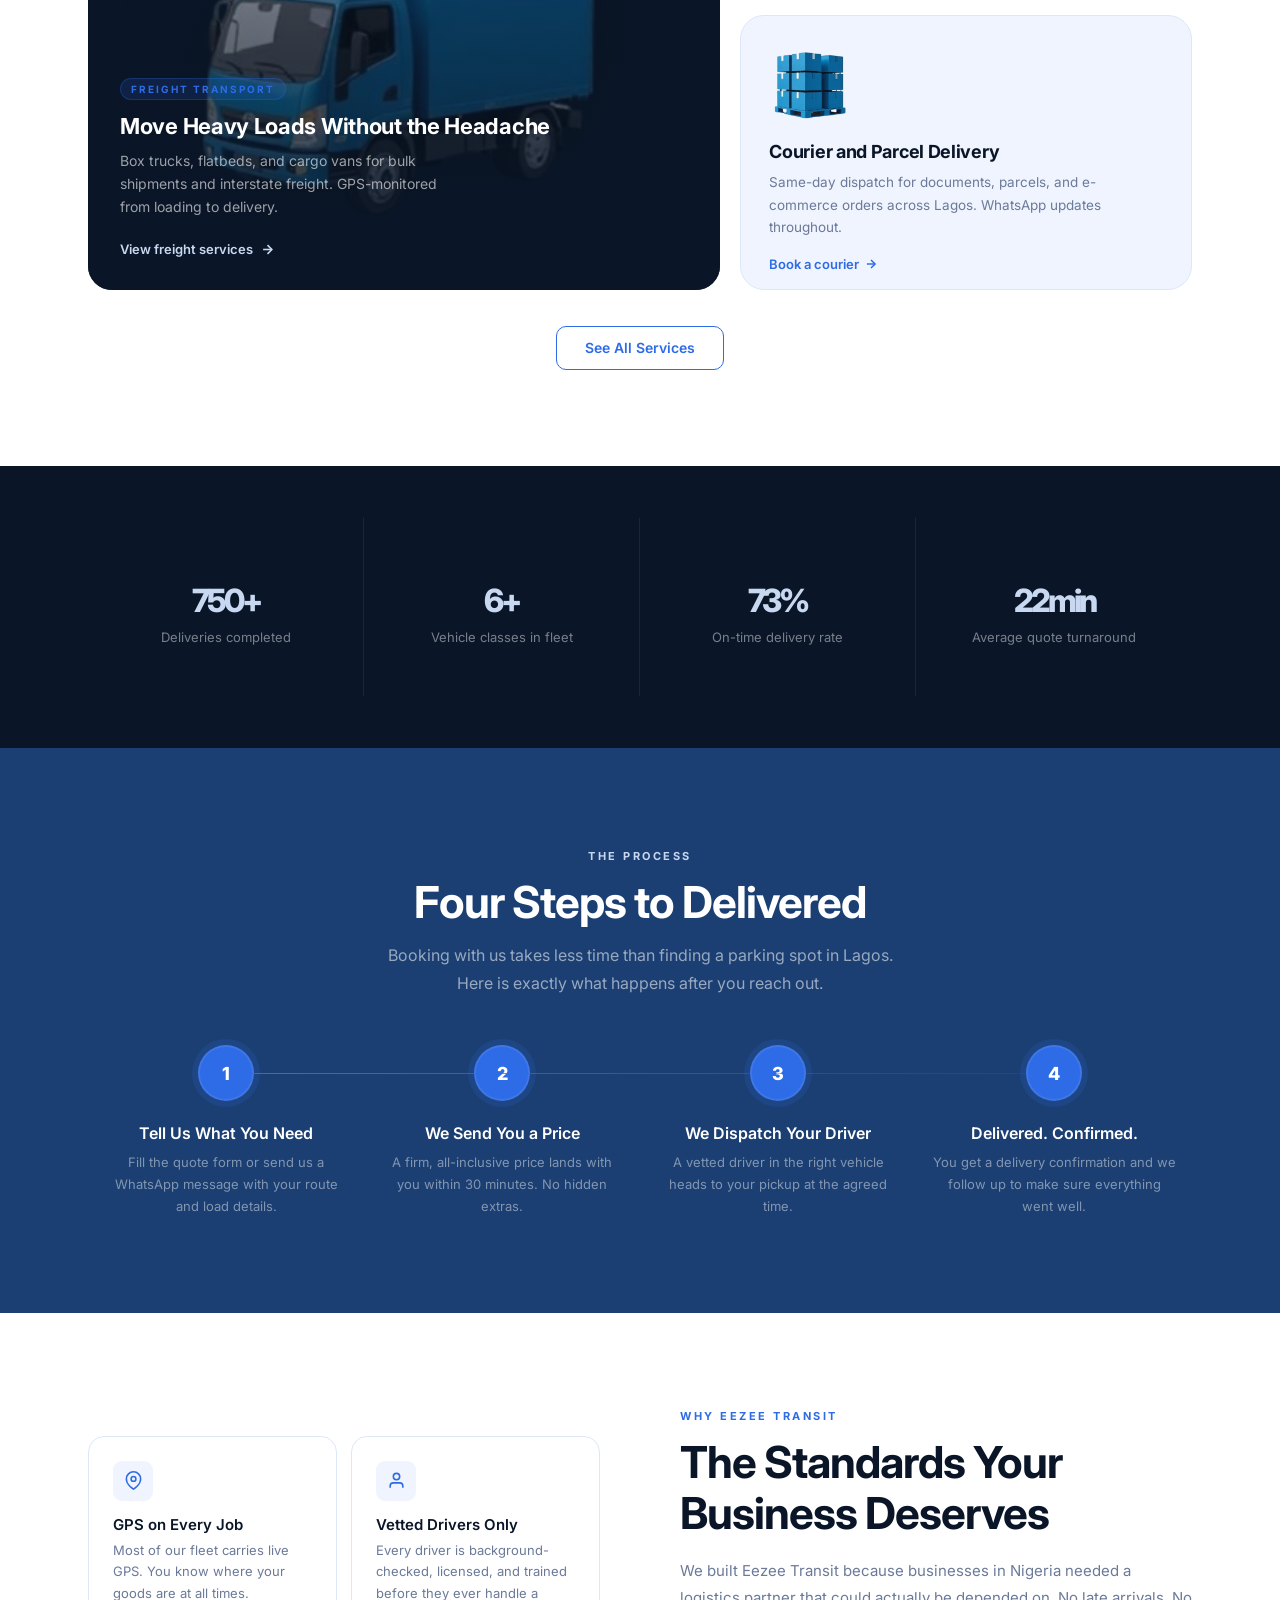
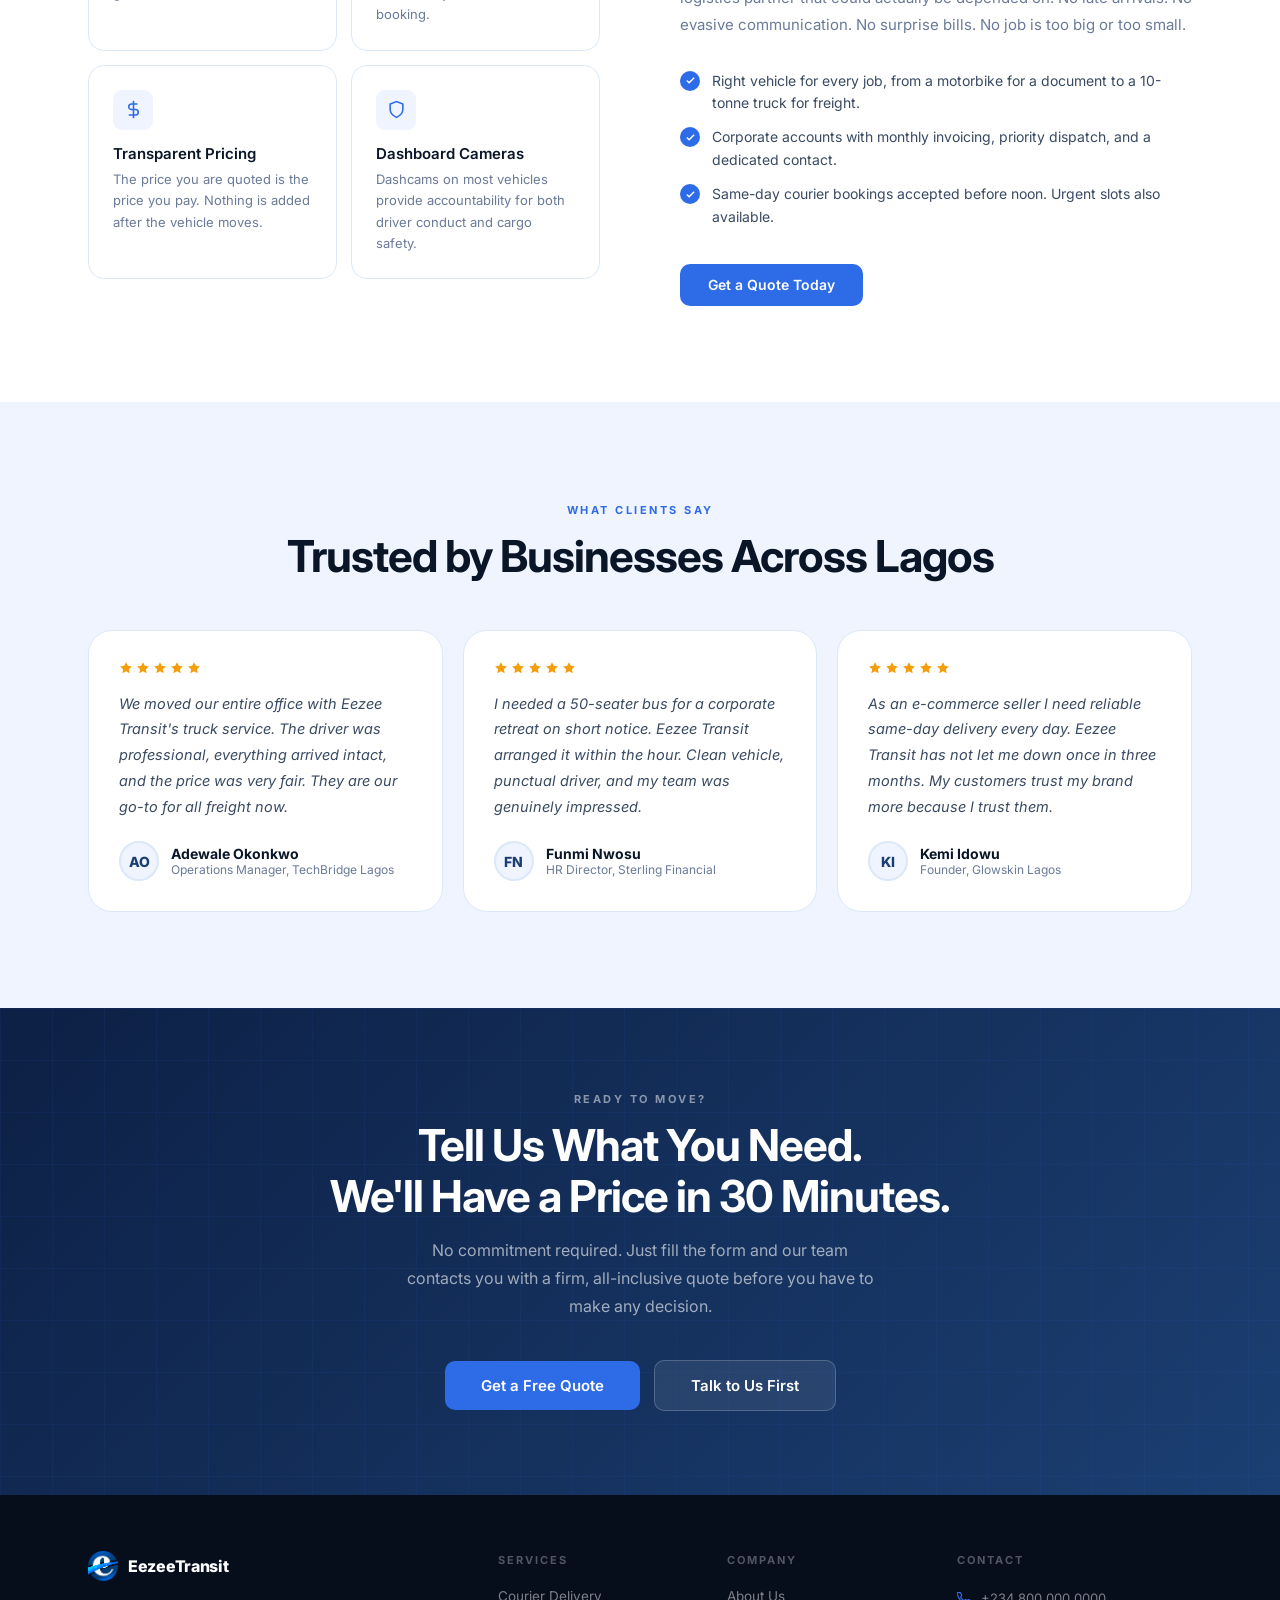
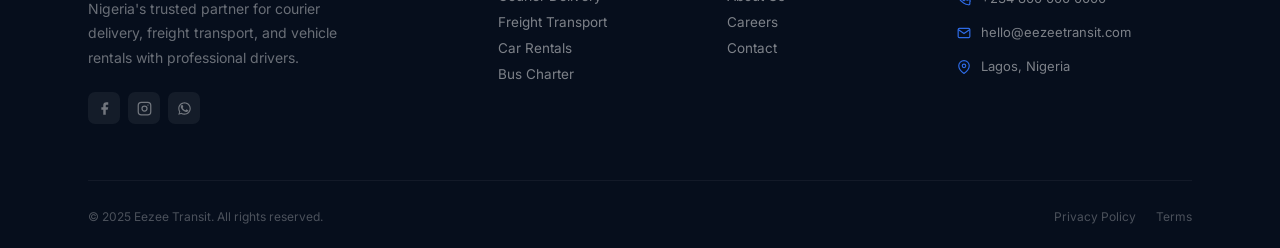
==== commit ec50f52c: "Update index.html" ====
--- a/index.html
+++ b/index.html
@@ -347,7 +347,7 @@
     transition: border-color .25s, box-shadow .25s;
   }
   .svc-card:hover { border-color: var(--electric); box-shadow: var(--sh-md); }
-  .svc-card__img { width: 80px; object-fit: contain; margin-bottom: 16px; margin-left: auto; }
+  .svc-card__img { width: 80px; object-fit: contain; margin-bottom: 16px; }
   .svc-card h3 { font-size: 18px; margin-bottom: 8px; }
   .svc-card p { font-size: 13.5px; color: var(--subtle); line-height: 1.65; margin-bottom: 18px; }
   .svc-card__link { font-size: 13px; font-weight: 600; color: var(--electric); display: inline-flex; align-items: center; gap: 5px; transition: gap .2s; }
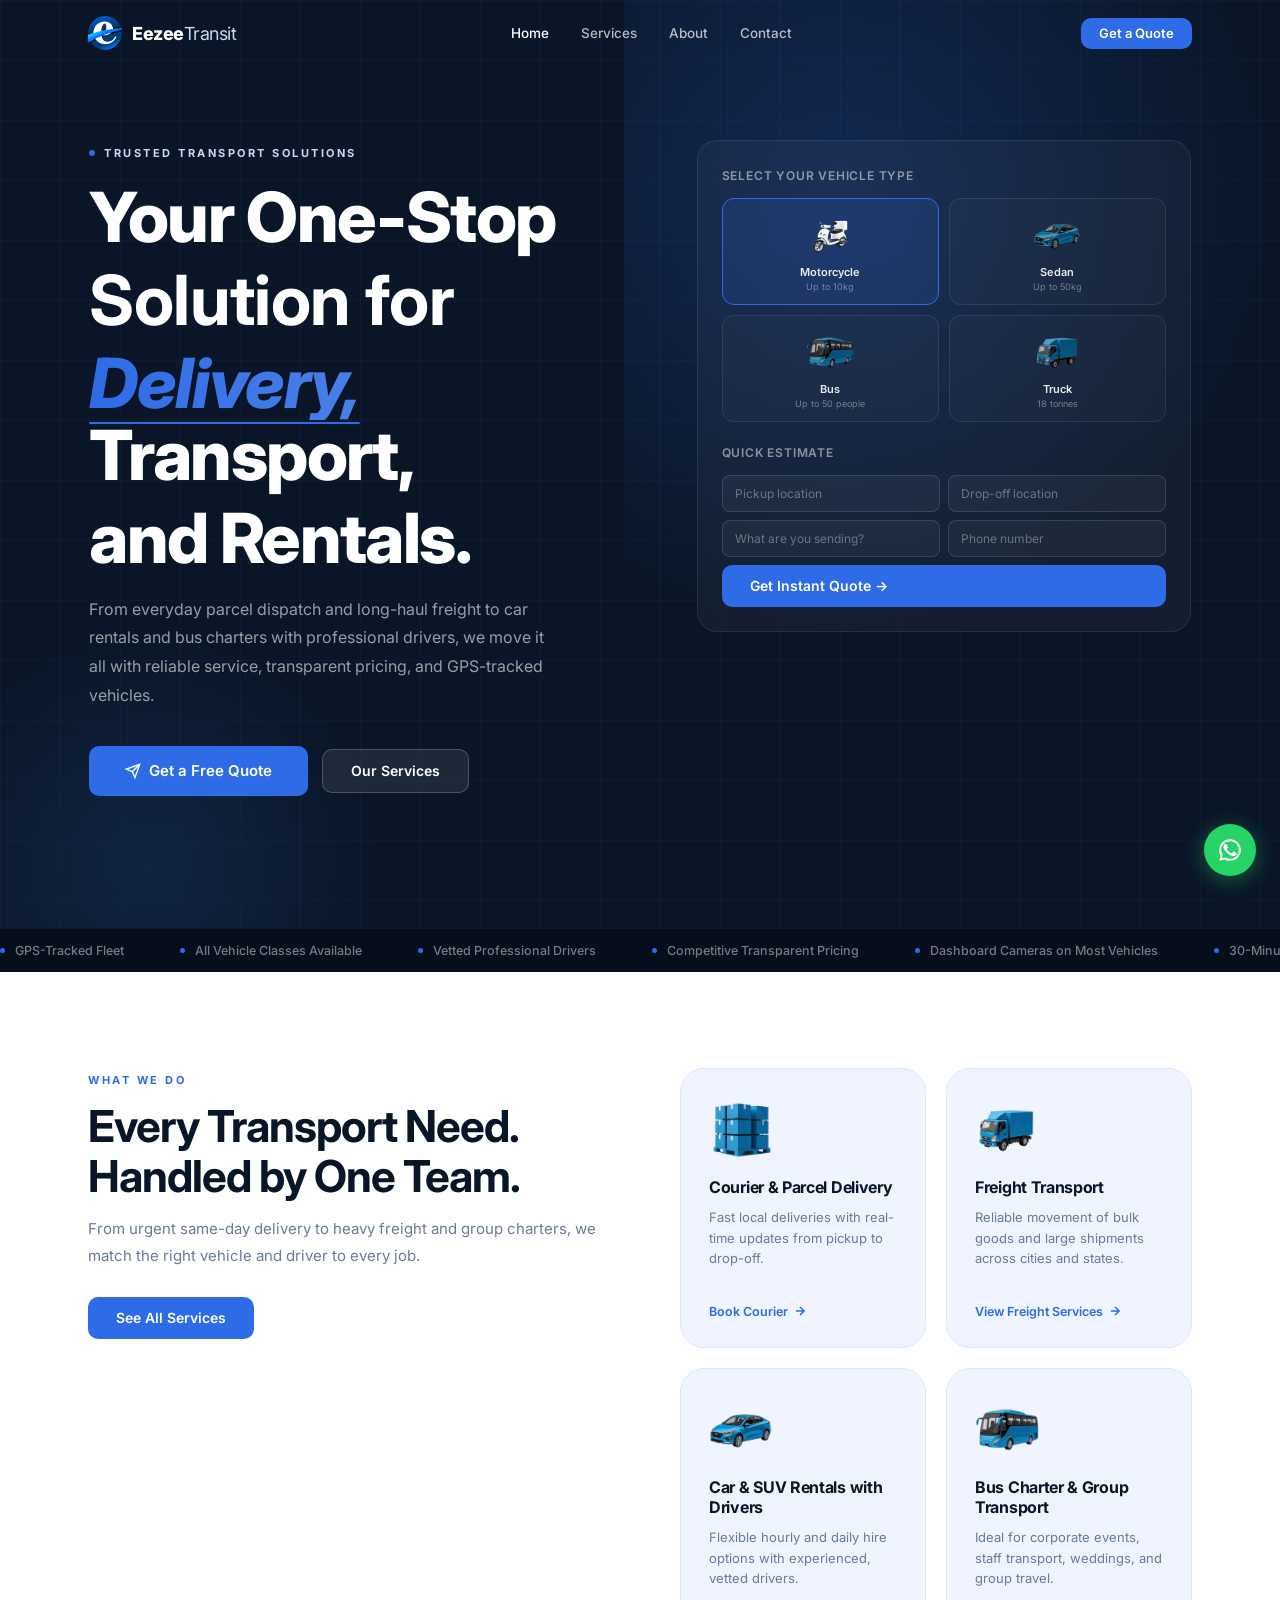
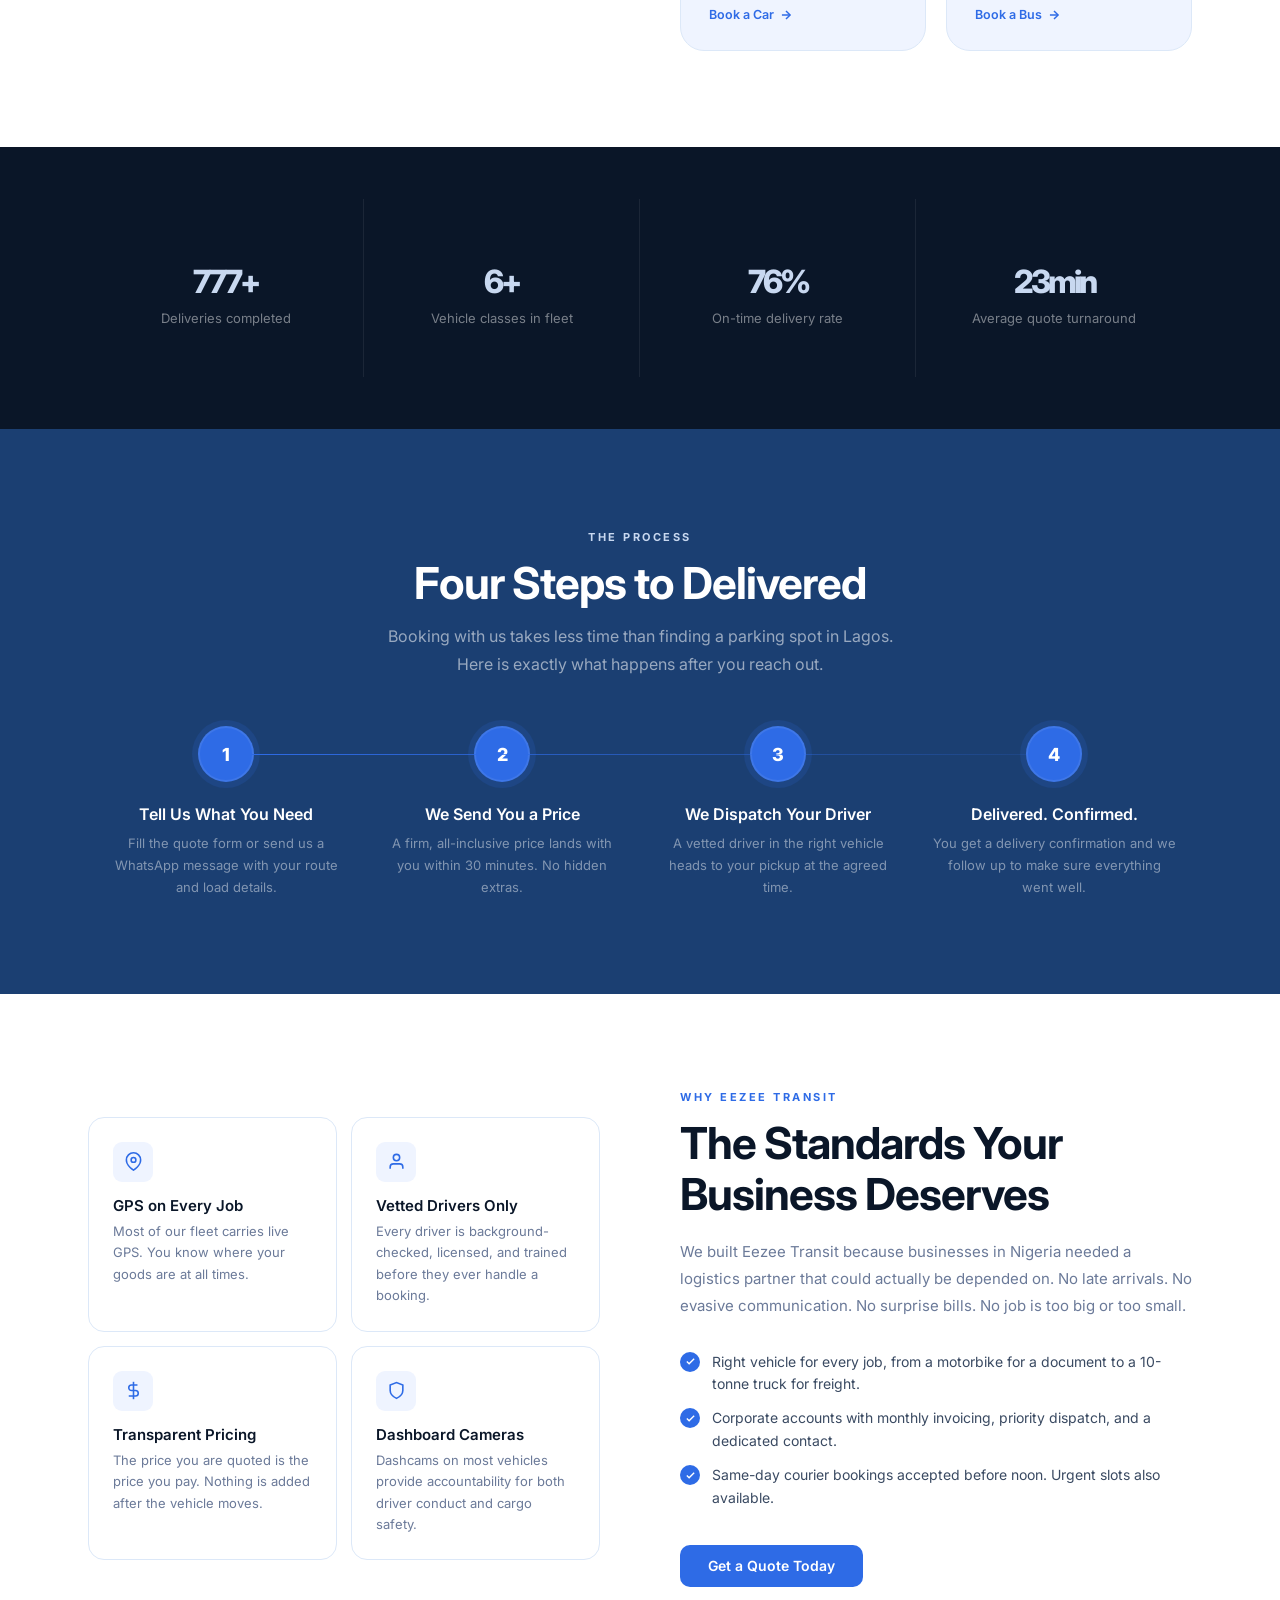
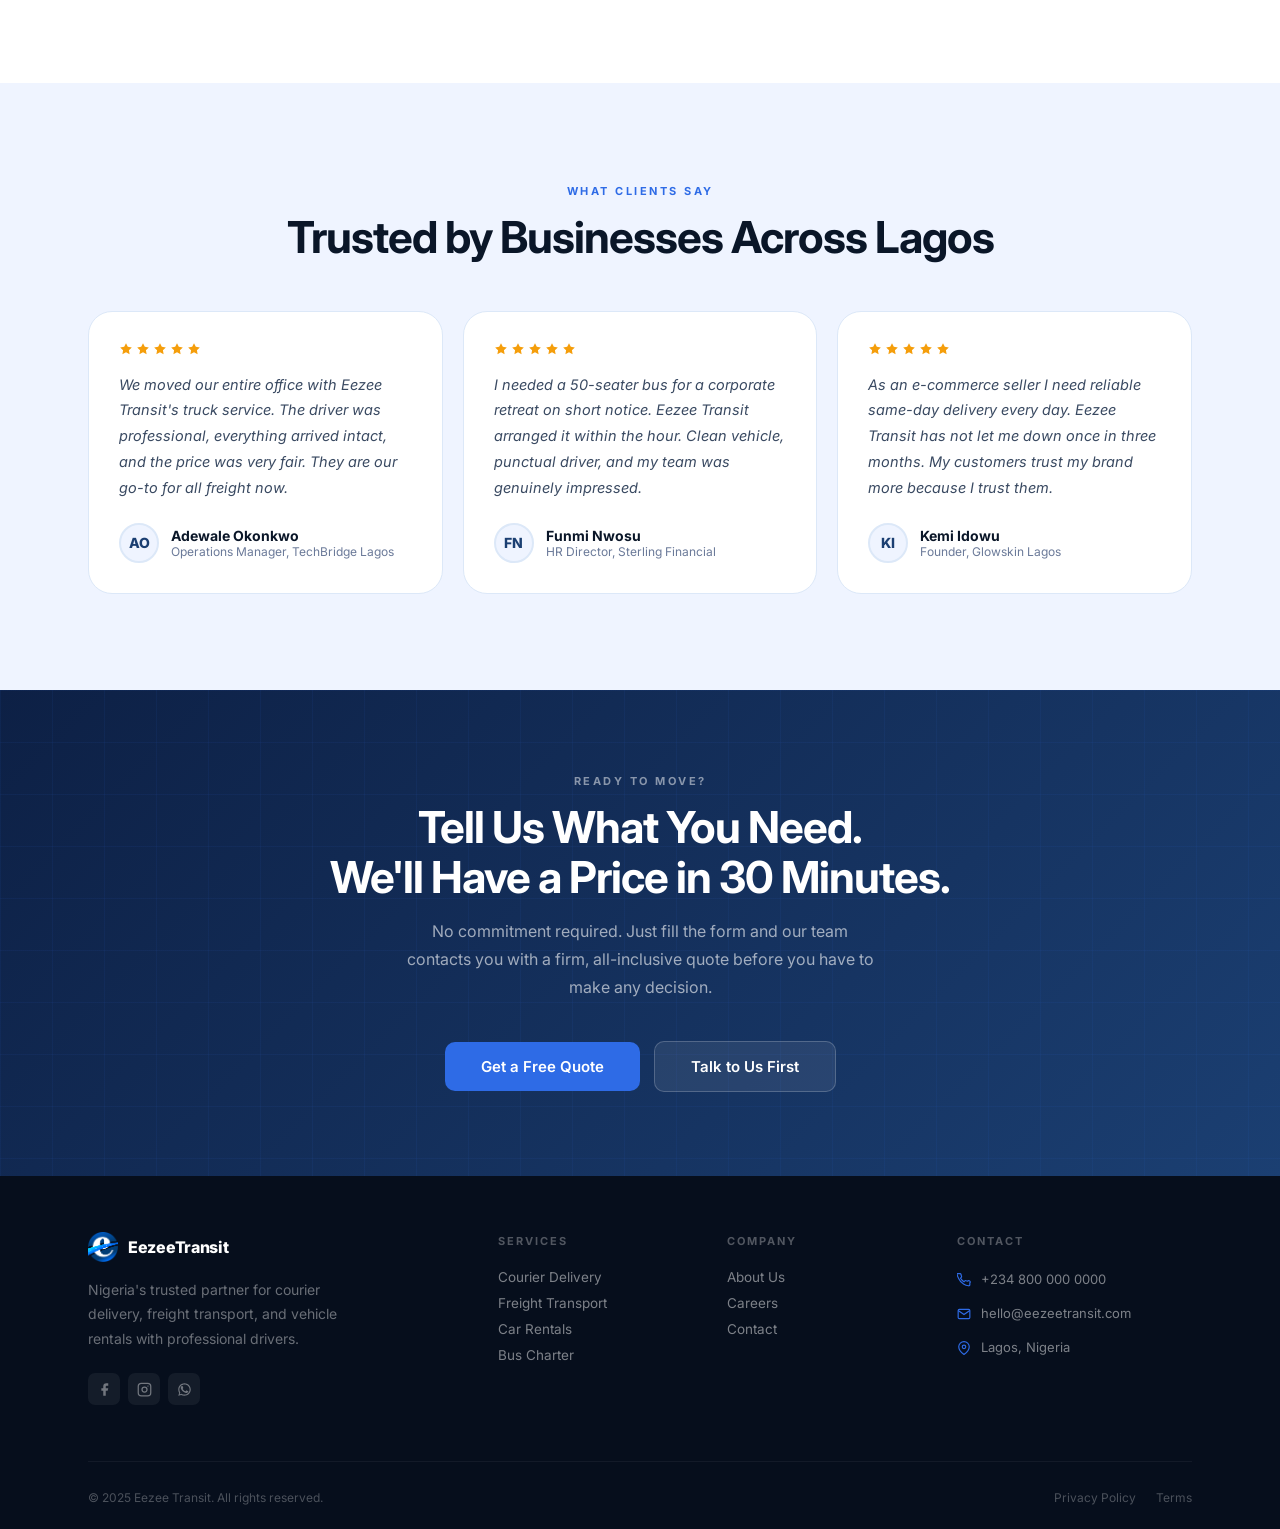
==== commit fa35760c: "Refactor services section layout and styling" ====
--- a/index.html
+++ b/index.html
@@ -303,56 +303,75 @@
   }
 
   /* ── SERVICES SECTION ── */
-  /* 2-col asymmetric: big feature left, two small right */
-  .services-asymmetric { display: grid; grid-template-columns: 1.4fr 1fr; gap: 20px; }
-  .svc-feature {
-    background: var(--ink); border-radius: var(--r-xl);
-    overflow: hidden; position: relative;
-    display: flex; flex-direction: column; justify-content: flex-end;
-    min-height: 480px;
-  }
-  .svc-feature__img {
-    position: absolute; inset: 0;
-    display: flex; align-items: flex-end; justify-content: center;
-    padding-bottom: 0; pointer-events: none;
-  }
-  .svc-feature__img img {
-    width: 72%; object-fit: contain;
-    filter: drop-shadow(0 20px 40px rgba(0,0,0,.5));
-    animation: imgFloat 5s ease-in-out infinite;
-  }
-  @keyframes imgFloat { 0%,100%{transform:translateY(0)} 50%{transform:translateY(-10px)} }
-  .svc-feature__overlay {
-    background: linear-gradient(to top, rgba(10,22,40,.95) 0%, rgba(10,22,40,.5) 55%, transparent 100%);
-    position: absolute; inset: 0;
-  }
-  .svc-feature__body { position: relative; z-index: 1; padding: 32px; }
-  .svc-feature__tag {
-    display: inline-block; font-size: 10px; font-weight: 700; letter-spacing: 2px;
-    text-transform: uppercase; color: var(--electric); background: rgba(46,107,230,.15);
-    border: 1px solid rgba(46,107,230,.25); padding: 4px 10px; border-radius: 100px; margin-bottom: 12px;
-  }
-  .svc-feature__body h3 { font-size: 22px; color: var(--white); margin-bottom: 8px; }
-  .svc-feature__body p { font-size: 14px; color: rgba(255,255,255,.6); line-height: 1.65; margin-bottom: 20px; max-width: 320px; }
-  .svc-feature__link { display: inline-flex; align-items: center; gap: 7px; font-size: 13px; font-weight: 600; color: var(--muted); transition: gap .2s, color .2s; }
-  .svc-feature__link:hover { gap: 12px; color: var(--white); }
-  .svc-feature__link svg { width: 15px; height: 15px; }
-
-  .svc-stack { display: flex; flex-direction: column; gap: 20px; }
+  /* Split layout: content left, 2x2 grid right */
+  .svc-split { 
+    display: grid; 
+    grid-template-columns: 1fr 1fr; 
+    gap: 80px; 
+    align-items: flex-start;
+  }
+  
+  .svc-grid-4 { 
+    display: grid; 
+    grid-template-columns: 1fr 1fr;
+    gap: 20px;
+  }
+  
   .svc-card {
-    background: var(--sky); border: 1.5px solid var(--border);
-    border-radius: var(--r-xl); padding: 28px;
-    display: flex; flex-direction: column; justify-content: space-between;
-    flex: 1; position: relative; overflow: hidden;
-    transition: border-color .25s, box-shadow .25s;
-  }
-  .svc-card:hover { border-color: var(--electric); box-shadow: var(--sh-md); }
-  .svc-card__img { width: 80px; object-fit: contain; margin-bottom: 16px; }
-  .svc-card h3 { font-size: 18px; margin-bottom: 8px; }
-  .svc-card p { font-size: 13.5px; color: var(--subtle); line-height: 1.65; margin-bottom: 18px; }
-  .svc-card__link { font-size: 13px; font-weight: 600; color: var(--electric); display: inline-flex; align-items: center; gap: 5px; transition: gap .2s; }
+    background: var(--sky); 
+    border: 1.5px solid var(--border);
+    border-radius: var(--r-xl); 
+    padding: 28px;
+    display: flex; 
+    flex-direction: column; 
+    justify-content: space-between;
+    position: relative; 
+    overflow: hidden;
+    transition: border-color .25s, box-shadow .25s, transform .25s;
+    min-height: 280px;
+  }
+  .svc-card:hover { 
+    border-color: var(--electric); 
+    box-shadow: var(--sh-md);
+    transform: translateY(-4px);
+  }
+  
+  .svc-card__img { 
+    width: 64px; 
+    height: 64px;
+    object-fit: contain; 
+    margin-bottom: 16px;
+    flex-shrink: 0;
+  }
+  .svc-card h3 { 
+    font-size: 16px; 
+    font-weight: 700;
+    margin-bottom: 10px;
+    line-height: 1.25;
+    color: var(--ink);
+  }
+  .svc-card p { 
+    font-size: 13px; 
+    color: var(--subtle); 
+    line-height: 1.6; 
+    margin-bottom: 18px;
+    flex-grow: 1;
+  }
+  .svc-card__link { 
+    font-size: 12.5px; 
+    font-weight: 600; 
+    color: var(--electric); 
+    display: inline-flex; 
+    align-items: center; 
+    gap: 5px; 
+    transition: gap .2s;
+    margin-top: auto;
+  }
   .svc-card__link:hover { gap: 9px; }
   .svc-card__link svg { width: 14px; height: 14px; }
+  
+  .svc-content h2 { margin-bottom: 14px; }
+  .svc-content > p { font-size: 15px; color: var(--subtle); line-height: 1.78; margin-bottom: 28px; }
 
   /* ── NUMBERS / IMPACT ── */
   .numbers-row { display: grid; grid-template-columns: repeat(4, 1fr); }
@@ -431,9 +450,8 @@
     .hero__inner { grid-template-columns: 1fr; gap: 48px; }
     .hero__card-group { display: none; }
     .hero__proof { gap: 24px; flex-wrap: wrap; }
-    .services-asymmetric { grid-template-columns: 1fr; }
-    .svc-feature { min-height: 360px; }
-    .svc-stack { flex-direction: row; }
+    .svc-split { grid-template-columns: 1fr; gap: 48px; }
+    .svc-grid-4 { gap: 16px; }
     .numbers-row { grid-template-columns: 1fr 1fr; }
     .n-item { border-right: none; border-bottom: 1px solid rgba(255,255,255,.07); }
     .how-steps { grid-template-columns: 1fr 1fr; gap: 40px; }
@@ -445,7 +463,7 @@
     .hero { padding: 130px 0 72px; }
     .hero__vehicle-grid { grid-template-columns: 1fr; }
     .hero__input-group { grid-template-columns: 1fr; }
-    .svc-stack { flex-direction: column; }
+    .svc-grid-4 { grid-template-columns: 1fr; }
     .why-cards { grid-template-columns: 1fr; }
     .testi-row { grid-template-columns: 1fr; }
     .numbers-row { grid-template-columns: 1fr 1fr; }
@@ -565,52 +583,66 @@
 ══════════════════════════════ -->
 <section class="section">
   <div class="wrap">
-    <div class="sh reveal">
-      <span class="label">What We Do</span>
-      <h2>Every Transport Need.<br>One Reliable Company.</h2>
-      <p class="sh__sub">We built a catalog that covers every job size so you never have to call three different companies to get one thing done.</p>
+
+    <div class="svc-split">
+      
+      <!-- Left: Content -->
+      <div class="svc-content reveal">
+        <span class="label">What We Do</span>
+        <h2>Every Transport Need.<br>Handled by One Team.</h2>
+        <p>From urgent same-day delivery to heavy freight and group charters, we match the right vehicle and driver to every job.</p>
+        <a href="services.html" class="btn btn--primary">See All Services</a>
+      </div>
+
+      <!-- Right: 2x2 Grid -->
+      <div class="svc-grid-4">
+
+        <div class="svc-card reveal d1 in-view">
+          <img src="boxes.png" alt="Courier Delivery" class="svc-card__img">
+          <h3>Courier & Parcel Delivery</h3>
+          <p>Fast local deliveries with real-time updates from pickup to drop-off.</p>
+          <a href="services.html#courier" class="svc-card__link">
+            Book Courier
+            <svg viewBox="0 0 24 24" fill="none" stroke="currentColor" stroke-width="2.5"><line x1="5" y1="12" x2="19" y2="12"></line><polyline points="12 5 19 12 12 19"></polyline></svg>
+          </a>
+        </div>
+
+        <div class="svc-card reveal d2 in-view">
+          <img src="TRUCK.png" alt="Freight Transport" class="svc-card__img">
+          <h3>Freight Transport</h3>
+          <p>Reliable movement of bulk goods and large shipments across cities and states.</p>
+          <a href="services.html#freight" class="svc-card__link">
+            View Freight Services
+            <svg viewBox="0 0 24 24" fill="none" stroke="currentColor" stroke-width="2.5"><line x1="5" y1="12" x2="19" y2="12"></line><polyline points="12 5 19 12 12 19"></polyline></svg>
+          </a>
+        </div>
+
+        <div class="svc-card reveal d3 in-view">
+          <img src="car.png" alt="Car Rental" class="svc-card__img">
+          <h3>Car & SUV Rentals with Drivers</h3>
+          <p>Flexible hourly and daily hire options with experienced, vetted drivers.</p>
+          <a href="services.html#rental" class="svc-card__link">
+            Book a Car
+            <svg viewBox="0 0 24 24" fill="none" stroke="currentColor" stroke-width="2.5"><line x1="5" y1="12" x2="19" y2="12"></line><polyline points="12 5 19 12 12 19"></polyline></svg>
+          </a>
+        </div>
+
+        <div class="svc-card reveal d4 in-view">
+          <img src="bus.png" alt="Bus Charter" class="svc-card__img">
+          <h3>Bus Charter & Group Transport</h3>
+          <p>Ideal for corporate events, staff transport, weddings, and group travel.</p>
+          <a href="services.html#rental" class="svc-card__link">
+            Book a Bus
+            <svg viewBox="0 0 24 24" fill="none" stroke="currentColor" stroke-width="2.5"><line x1="5" y1="12" x2="19" y2="12"></line><polyline points="12 5 19 12 12 19"></polyline></svg>
+          </a>
+        </div>
+
+      </div>
+
     </div>
-    <div class="services-asymmetric">
-      <!-- Feature card: Freight (truck image) -->
-      <div class="svc-feature reveal">
-        <div class="svc-feature__img">
-          <img src="TRUCK.png" alt="Box truck for freight transport"/>
-        </div>
-        <div class="svc-feature__overlay"></div>
-        <div class="svc-feature__body">
-          <span class="svc-feature__tag">Freight Transport</span>
-          <h3>Move Heavy Loads Without the Headache</h3>
-          <p>Box trucks, flatbeds, and cargo vans for bulk shipments and interstate freight. GPS-monitored from loading to delivery.</p>
-          <a href="services.html#freight" class="svc-feature__link">
-            View freight services
-            <svg viewBox="0 0 24 24" fill="none" stroke="currentColor" stroke-width="2.5"><line x1="5" y1="12" x2="19" y2="12"/><polyline points="12 5 19 12 12 19"/></svg>
-          </a>
-        </div>
-      </div>
-      <!-- Stack: two smaller cards -->
-      <div class="svc-stack">
-        <div class="svc-card reveal d1">
-          <img src="car.png" alt="Sedan for rental" class="svc-card__img"/>
-          <h3>Car and Bus Rentals</h3>
-          <p>Sedans, SUVs, minibuses, and coaches with vetted drivers included. Hourly or daily, no self-drive faff.</p>
-          <a href="services.html#rental" class="svc-card__link">
-            Book a vehicle <svg viewBox="0 0 24 24" fill="none" stroke="currentColor" stroke-width="2.5"><line x1="5" y1="12" x2="19" y2="12"/><polyline points="12 5 19 12 12 19"/></svg>
-          </a>
-        </div>
-        <div class="svc-card reveal d2">
-          <img src="boxes.png" alt="Packages and courier" class="svc-card__img"/>
-          <h3>Courier and Parcel Delivery</h3>
-          <p>Same-day dispatch for documents, parcels, and e-commerce orders across Lagos. WhatsApp updates throughout.</p>
-          <a href="services.html#courier" class="svc-card__link">
-            Book a courier <svg viewBox="0 0 24 24" fill="none" stroke="currentColor" stroke-width="2.5"><line x1="5" y1="12" x2="19" y2="12"/><polyline points="12 5 19 12 12 19"/></svg>
-          </a>
-        </div>
-      </div>
-    </div>
-    <div style="text-align:center;margin-top:36px;" class="reveal">
-      <a href="services.html" class="btn btn--outline-dark">See All Services</a>
-    </div>
+
   </div>
+</section>
 </section>
 
 <!-- ══════════════════════════════
